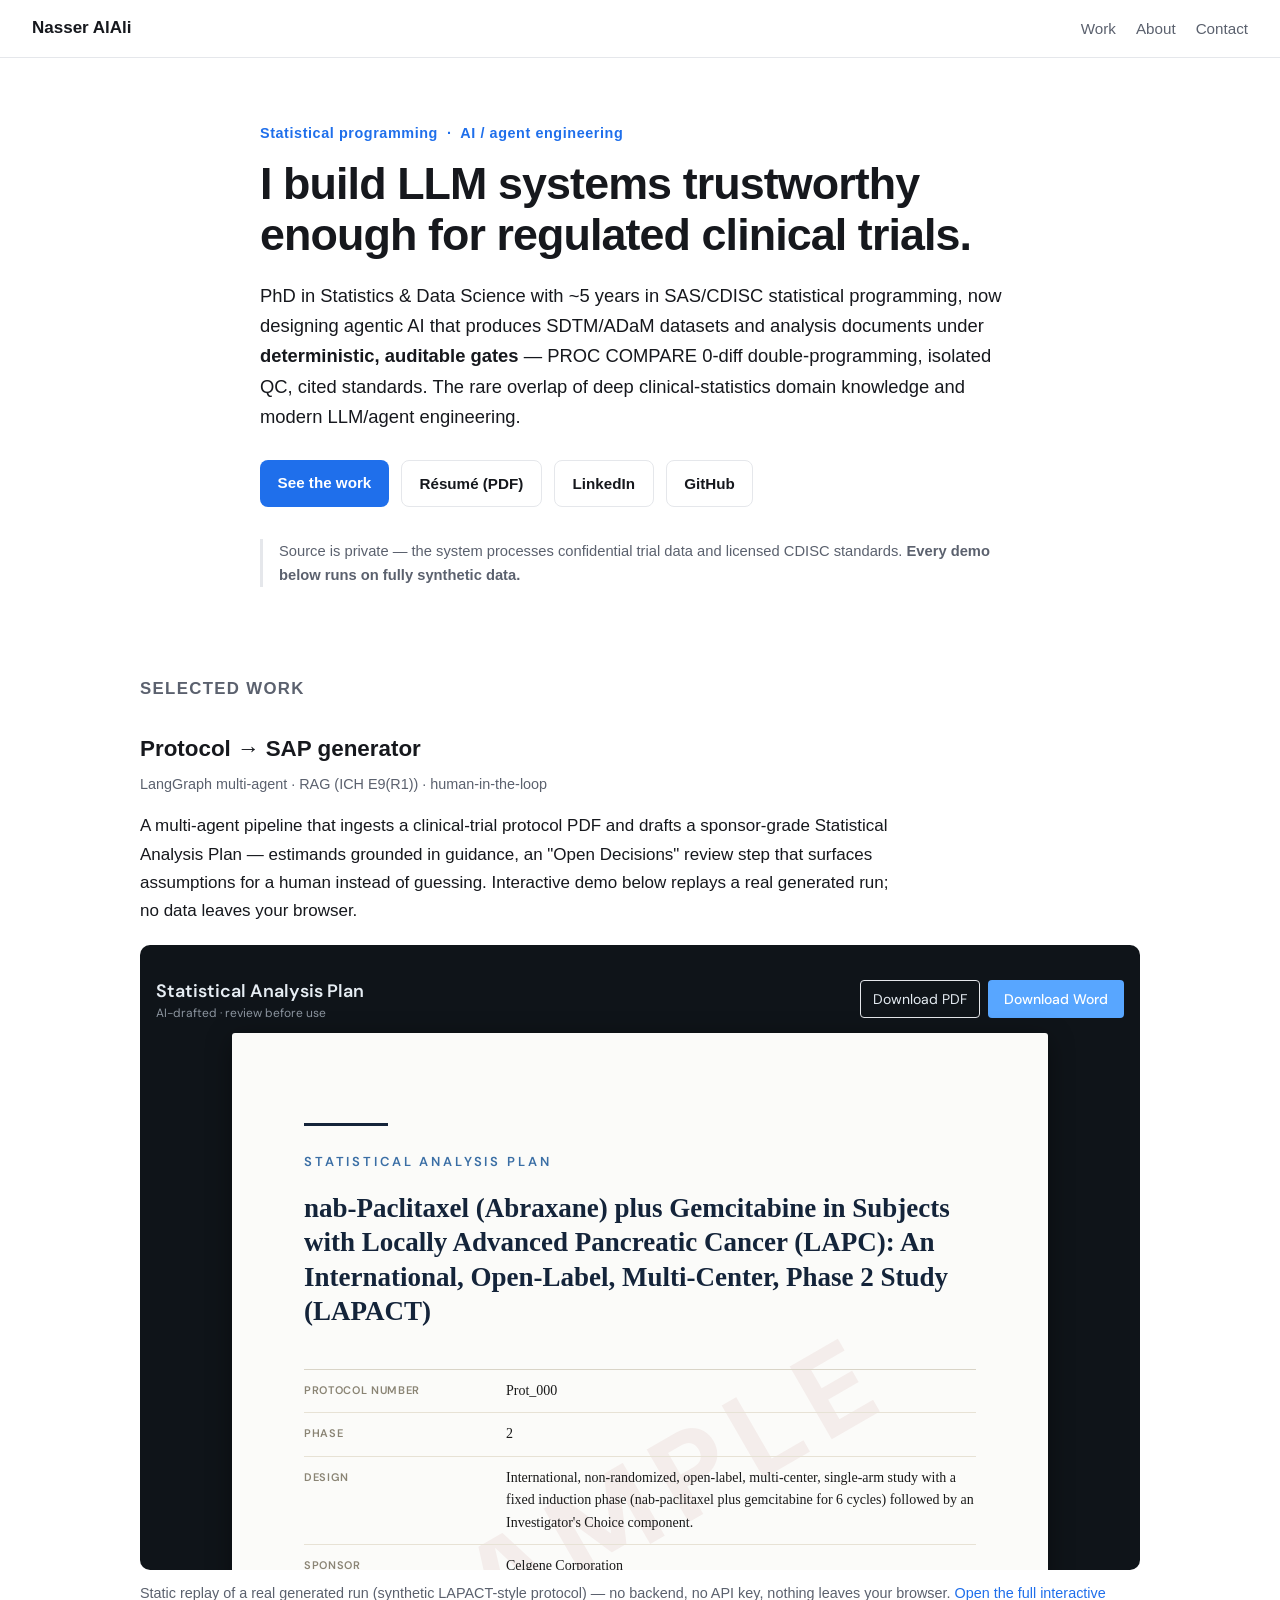
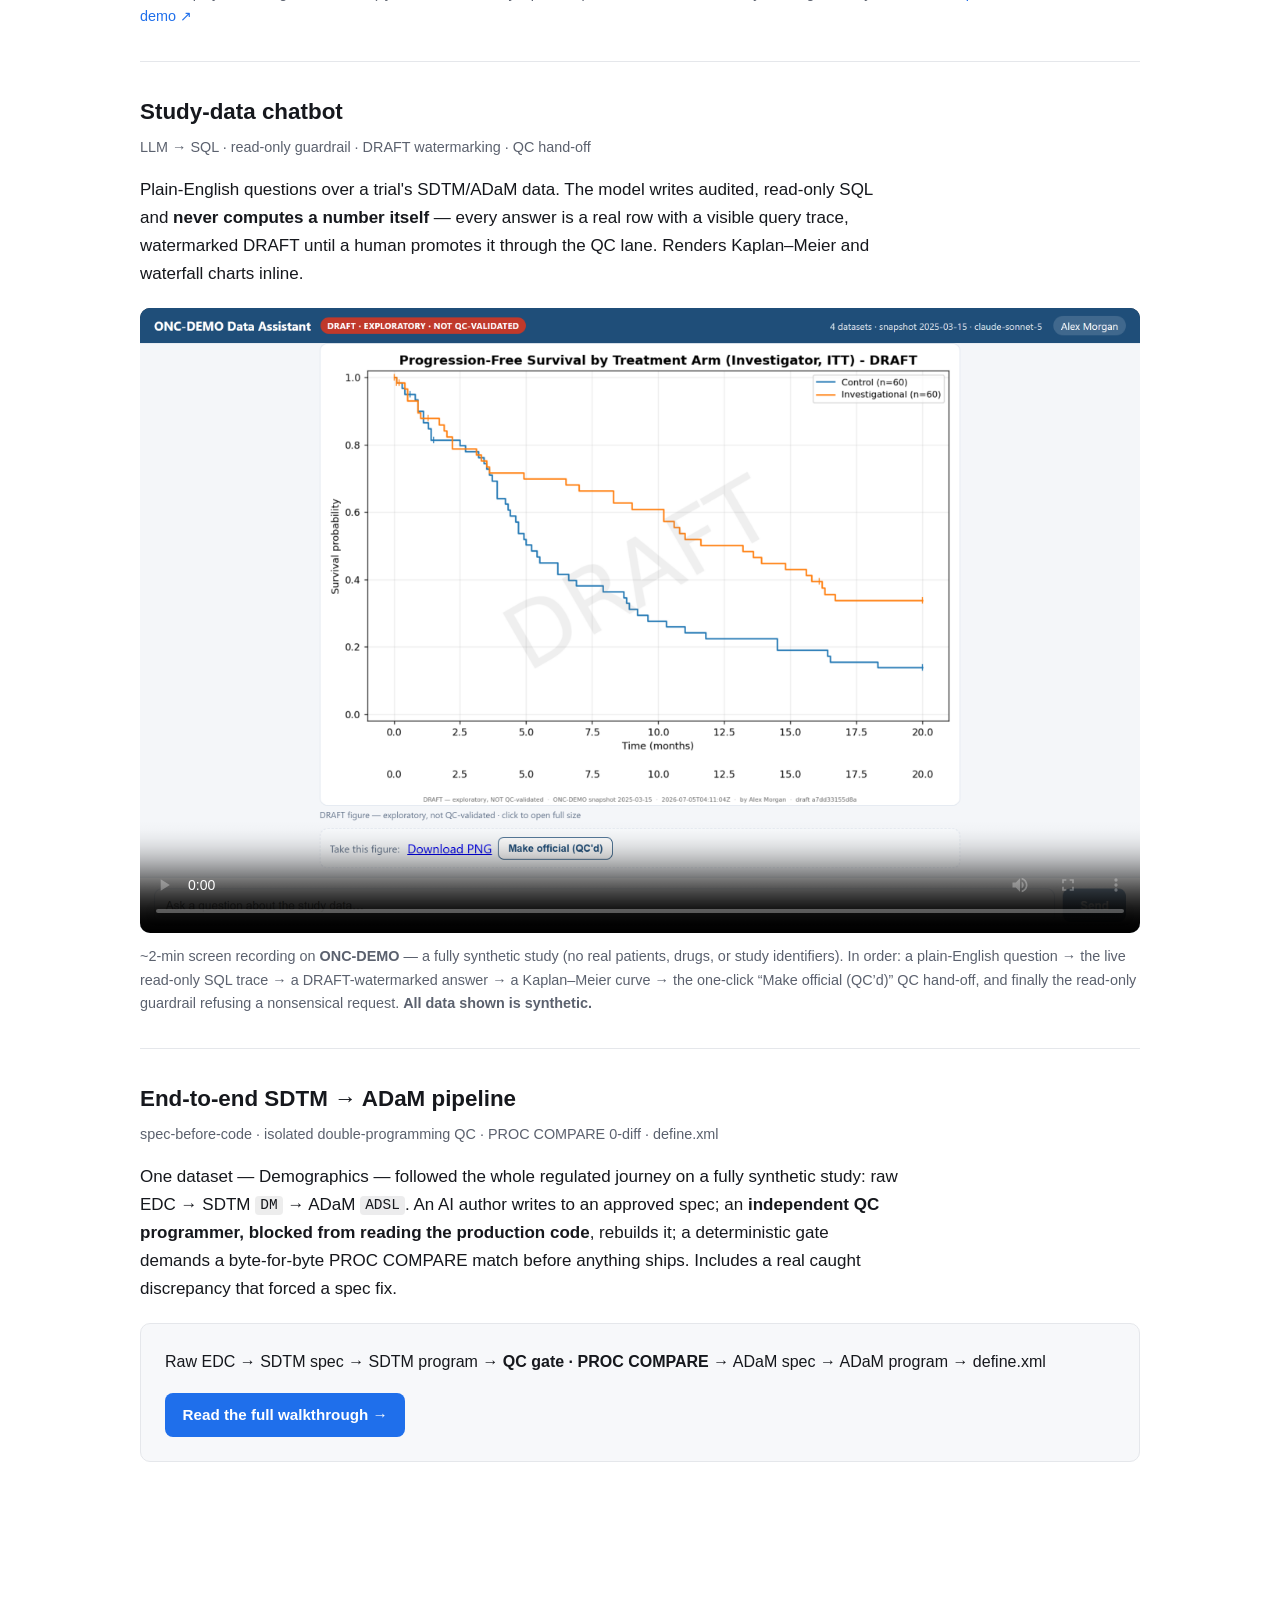
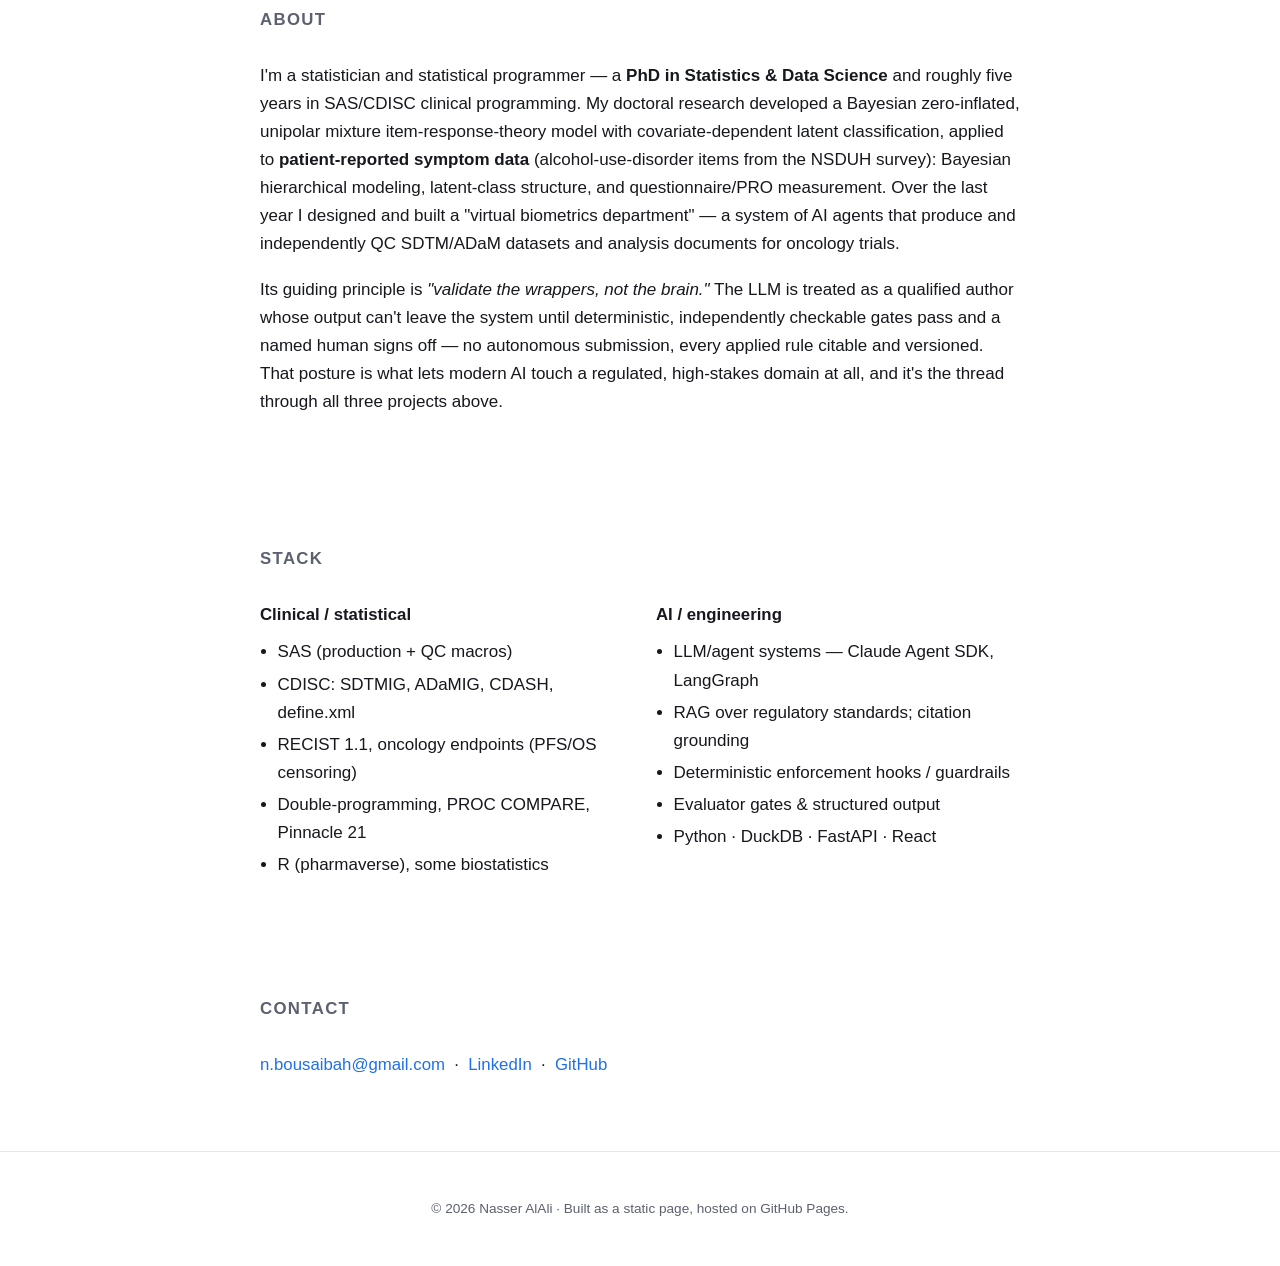
==== index.html @ 67a94364 "Portfolio site: SAP demo, chatbot walkthrough, SDTM->ADaM pipeline, resume" ====
<!doctype html>
<html lang="en">
<head>
  <meta charset="utf-8">
  <meta name="viewport" content="width=device-width, initial-scale=1">
  <title>Nasser AlAli — Statistics PhD + AI / Agent Engineer</title>
  <meta name="description" content="Statistics PhD and SAS/CDISC statistical programmer building governed, regulatory-grade LLM/agent systems for oncology clinical trials.">
  <link rel="stylesheet" href="style.css">
</head>
<body>
  <a class="skip" href="#work">Skip to work</a>

  <header class="site-header">
    <a class="brand" href="#top">Nasser AlAli</a>
    <nav aria-label="Primary">
      <a href="#work">Work</a>
      <a href="#about">About</a>
      <a href="#contact">Contact</a>
    </nav>
  </header>

  <main id="top">

    <!-- ===================== HERO ===================== -->
    <section class="hero">
      <p class="eyebrow">Statistical programming &nbsp;·&nbsp; AI / agent engineering</p>
      <h1>I build LLM systems trustworthy enough for regulated clinical trials.</h1>
      <p class="lede">
        PhD in Statistics &amp; Data Science with ~5 years in SAS/CDISC statistical programming,
        now designing agentic AI that produces SDTM/ADaM datasets and analysis documents under
        <strong>deterministic, auditable gates</strong> — PROC COMPARE 0-diff double-programming,
        isolated QC, cited standards. The rare overlap of deep clinical-statistics domain knowledge
        and modern LLM/agent engineering.
      </p>
      <div class="hero-links">
        <a class="btn" href="#work">See the work</a>
        <a class="btn ghost" href="assets/resume.pdf">Résumé (PDF)</a>
        <a class="btn ghost" href="https://www.linkedin.com/in/nasser-a-499b4194/" target="_blank" rel="noopener">LinkedIn</a>
        <a class="btn ghost" href="https://github.com/nealali" target="_blank" rel="noopener">GitHub</a>
      </div>
      <p class="disclaimer">
        Source is private — the system processes confidential trial data and licensed CDISC
        standards. <strong>Every demo below runs on fully synthetic data.</strong>
      </p>
    </section>

    <!-- ===================== WORK ===================== -->
    <section id="work" class="work">
      <h2 class="section-title">Selected work</h2>

      <!-- Piece 1 — SAP Generator -->
      <article class="piece">
        <div class="piece-head">
          <h3>Protocol → SAP generator</h3>
          <p class="tags">LangGraph multi-agent · RAG (ICH E9(R1)) · human-in-the-loop</p>
        </div>
        <p class="piece-blurb">
          A multi-agent pipeline that ingests a clinical-trial protocol PDF and drafts a
          sponsor-grade Statistical Analysis Plan — estimands grounded in guidance, an
          "Open Decisions" review step that surfaces assumptions for a human instead of
          guessing. Interactive demo below replays a real generated run; no data leaves your browser.
        </p>
        <!-- ponytail: iframe target is the copied static build; no backend at visitor time -->
        <div class="embed">
          <iframe src="sap-demo/?sample=prot000&amp;doc=1" title="SAP generator demo" loading="lazy"></iframe>
        </div>
        <p class="embed-caption">Static replay of a real generated run (synthetic LAPACT-style
        protocol) — no backend, no API key, nothing leaves your browser.
        <a href="sap-demo/" target="_blank" rel="noopener">Open the full interactive demo ↗</a></p>
      </article>

      <!-- Piece 2 — Study-data Chatbot -->
      <article class="piece">
        <div class="piece-head">
          <h3>Study-data chatbot</h3>
          <p class="tags">LLM → SQL · read-only guardrail · DRAFT watermarking · QC hand-off</p>
        </div>
        <p class="piece-blurb">
          Plain-English questions over a trial's SDTM/ADaM data. The model writes audited,
          read-only SQL and <strong>never computes a number itself</strong> — every answer is a real
          row with a visible query trace, watermarked DRAFT until a human promotes it through the
          QC lane. Renders Kaplan–Meier and waterfall charts inline.
        </p>
        <div class="embed">
          <video controls preload="metadata" poster="assets/shot-km.png"
                 width="1280" height="800" style="width:100%;height:auto;background:#0d2136;">
            <source src="assets/chatbot-walkthrough-final.mp4" type="video/mp4" />
            Your browser can’t play this video —
            <a href="assets/chatbot-walkthrough-final.mp4">download the walkthrough (MP4)</a>.
          </video>
        </div>
        <p class="embed-caption">~2-min screen recording on <strong>ONC-DEMO</strong> — a fully
        synthetic study (no real patients, drugs, or study identifiers). In order: a plain-English
        question → the live read-only SQL trace → a DRAFT-watermarked answer → a Kaplan–Meier curve
        → the one-click “Make official (QC’d)” QC hand-off, and finally the read-only guardrail
        refusing a nonsensical request. <strong>All data shown is synthetic.</strong></p>
      </article>

      <!-- Piece 3 — SDTM→ADaM pipeline walkthrough -->
      <article class="piece">
        <div class="piece-head">
          <h3>End-to-end SDTM → ADaM pipeline</h3>
          <p class="tags">spec-before-code · isolated double-programming QC · PROC COMPARE 0-diff · define.xml</p>
        </div>
        <p class="piece-blurb">
          One dataset — Demographics — followed the whole regulated journey on a fully synthetic
          study: raw EDC → SDTM <code>DM</code> → ADaM <code>ADSL</code>. An AI author writes to an
          approved spec; an <strong>independent QC programmer, blocked from reading the production
          code</strong>, rebuilds it; a deterministic gate demands a byte-for-byte PROC COMPARE match
          before anything ships. Includes a real caught discrepancy that forced a spec fix.
        </p>
        <div class="pipeline-teaser">
          <p class="pipeline-steps">
            Raw EDC → SDTM spec → SDTM program → <strong>QC gate · PROC COMPARE</strong> →
            ADaM spec → ADaM program → define.xml
          </p>
          <a class="btn" href="pipeline.html">Read the full walkthrough →</a>
        </div>
      </article>
    </section>

    <!-- ===================== ABOUT ===================== -->
    <section id="about" class="about">
      <h2 class="section-title">About</h2>
      <p>
        I'm a statistician and statistical programmer — a <strong>PhD in Statistics &amp; Data
        Science</strong> and roughly five years in SAS/CDISC clinical programming. My doctoral
        research developed a Bayesian zero-inflated, unipolar mixture item-response-theory model
        with covariate-dependent latent classification, applied to <strong>patient-reported symptom
        data</strong> (alcohol-use-disorder items from the NSDUH survey): Bayesian hierarchical
        modeling, latent-class structure, and questionnaire/PRO measurement. Over the last year I
        designed and built a "virtual biometrics department" — a system of AI agents that produce
        and independently QC SDTM/ADaM datasets and analysis documents for oncology trials.
      </p>
      <p>
        Its guiding principle is <em>"validate the wrappers, not the brain."</em> The LLM is treated
        as a qualified author whose output can't leave the system until deterministic, independently
        checkable gates pass and a named human signs off — no autonomous submission, every applied
        rule citable and versioned. That posture is what lets modern AI touch a regulated, high-stakes
        domain at all, and it's the thread through all three projects above.
      </p>
    </section>

    <!-- ===================== SKILLS ===================== -->
    <section id="skills" class="skills">
      <h2 class="section-title">Stack</h2>
      <div class="skill-grid">
        <div>
          <h3>Clinical / statistical</h3>
          <ul>
            <li>SAS (production + QC macros)</li>
            <li>CDISC: SDTMIG, ADaMIG, CDASH, define.xml</li>
            <li>RECIST 1.1, oncology endpoints (PFS/OS censoring)</li>
            <li>Double-programming, PROC COMPARE, Pinnacle 21</li>
            <li>R (pharmaverse), some biostatistics</li>
          </ul>
        </div>
        <div>
          <h3>AI / engineering</h3>
          <ul>
            <li>LLM/agent systems — Claude Agent SDK, LangGraph</li>
            <li>RAG over regulatory standards; citation grounding</li>
            <li>Deterministic enforcement hooks / guardrails</li>
            <li>Evaluator gates &amp; structured output</li>
            <li>Python · DuckDB · FastAPI · React</li>
          </ul>
        </div>
      </div>
    </section>

    <!-- ===================== CONTACT ===================== -->
    <section id="contact" class="contact">
      <h2 class="section-title">Contact</h2>
      <p>
        <a href="mailto:n.bousaibah@gmail.com">n.bousaibah@gmail.com</a>
        &nbsp;·&nbsp; <a href="https://www.linkedin.com/in/nasser-a-499b4194/" target="_blank" rel="noopener">LinkedIn</a>
        &nbsp;·&nbsp; <a href="https://github.com/nealali" target="_blank" rel="noopener">GitHub</a>
      </p>
      <!-- ponytail: mailto is enough to start; add a Formspree form only if you want spam-safe intake -->
    </section>

  </main>

  <footer class="site-footer">
    <p>© <span id="year">2026</span> Nasser AlAli · Built as a static page, hosted on GitHub Pages.</p>
  </footer>

  <script>
    // ponytail: the only JS the page needs — keep the year honest without hardcoding
    document.getElementById('year').textContent = new Date().getFullYear();
  </script>
</body>
</html>
---- style.css ----
/* Nasser AlAli — portfolio. One page, no framework, no build step. */

:root {
  --bg: #ffffff;
  --fg: #16181d;
  --muted: #5b616e;
  --line: #e5e7eb;
  --accent: #1f6feb;
  --card: #f7f8fa;
  --maxw: 760px;
  --maxw-wide: 1000px;
}

@media (prefers-color-scheme: dark) {
  :root {
    --bg: #0d1117;
    --fg: #e6edf3;
    --muted: #9aa4b2;
    --line: #232a33;
    --accent: #4a9eff;
    --card: #161b22;
  }
}

* { box-sizing: border-box; }

html { scroll-behavior: smooth; }

body {
  margin: 0;
  background: var(--bg);
  color: var(--fg);
  font: 17px/1.65 -apple-system, BlinkMacSystemFont, "Segoe UI", Roboto, Helvetica, Arial, sans-serif;
  -webkit-font-smoothing: antialiased;
}

/* Accessibility */
.skip {
  position: absolute;
  left: -999px;
}
.skip:focus {
  left: 1rem;
  top: 1rem;
  z-index: 10;
  background: var(--accent);
  color: #fff;
  padding: .5rem .8rem;
  border-radius: 6px;
}
a:focus-visible,
.btn:focus-visible {
  outline: 2px solid var(--accent);
  outline-offset: 2px;
}

a { color: var(--accent); text-decoration: none; }
a:hover { text-decoration: underline; }

/* Header */
.site-header {
  position: sticky;
  top: 0;
  z-index: 5;
  display: flex;
  justify-content: space-between;
  align-items: center;
  gap: 1rem;
  padding: .9rem clamp(1rem, 4vw, 2rem);
  background: color-mix(in srgb, var(--bg) 88%, transparent);
  backdrop-filter: blur(8px);
  border-bottom: 1px solid var(--line);
}
.brand { font-weight: 700; color: var(--fg); }
.site-header nav { display: flex; gap: 1.25rem; }
.site-header nav a { color: var(--muted); font-size: .95rem; }
.site-header nav a:hover { color: var(--fg); text-decoration: none; }

/* Layout */
main { padding: 0 clamp(1rem, 4vw, 2rem); }
section { max-width: var(--maxw); margin: 0 auto; padding: 3.5rem 0; }
section.work { max-width: var(--maxw-wide); }

.section-title {
  font-size: 1.05rem;
  text-transform: uppercase;
  letter-spacing: .08em;
  color: var(--muted);
  margin: 0 0 1.75rem;
}

/* Hero */
.hero { padding-top: 4rem; padding-bottom: 2rem; }
.eyebrow {
  color: var(--accent);
  font-weight: 600;
  font-size: .9rem;
  letter-spacing: .04em;
  margin: 0 0 .75rem;
}
.hero h1 {
  font-size: clamp(1.9rem, 5vw, 2.8rem);
  line-height: 1.15;
  letter-spacing: -.02em;
  margin: 0 0 1.25rem;
}
.lede { font-size: 1.15rem; color: var(--fg); margin: 0 0 1.75rem; }
.hero-links { display: flex; flex-wrap: wrap; gap: .75rem; margin-bottom: 2rem; }

.btn {
  display: inline-block;
  padding: .6rem 1.1rem;
  border-radius: 8px;
  background: var(--accent);
  color: #fff;
  font-weight: 600;
  font-size: .95rem;
}
.btn:hover { text-decoration: none; filter: brightness(1.07); }
.btn.ghost {
  background: transparent;
  color: var(--fg);
  border: 1px solid var(--line);
}

.disclaimer {
  font-size: .92rem;
  color: var(--muted);
  border-left: 3px solid var(--line);
  padding-left: 1rem;
  margin: 0;
}

/* Work / pieces */
.piece {
  padding: 2rem 0;
  border-top: 1px solid var(--line);
}
.piece:first-of-type { border-top: none; padding-top: 0; }
.piece-head h3 { font-size: 1.4rem; margin: 0 0 .3rem; }
.tags { color: var(--muted); font-size: .9rem; margin: 0 0 1rem; }
.piece-blurb { max-width: var(--maxw); margin: 0 0 1.25rem; }

/* Embeds + placeholders */
.embed { border-radius: 10px; overflow: hidden; }
.embed iframe,
.embed video { width: 100%; border: 0; display: block; }
.embed iframe { aspect-ratio: 16 / 10; min-height: 420px; }

.embed-caption { font-size: .9rem; color: var(--muted); margin: .75rem 0 0; }

.pipeline-teaser {
  border: 1px solid var(--line);
  border-radius: 10px;
  background: var(--card);
  padding: 1.5rem;
}
.pipeline-steps { margin: 0 0 1.1rem; font-size: 1rem; line-height: 1.7; color: var(--fg); }

.embed--placeholder {
  border: 2px dashed var(--line);
  background: var(--card);
  padding: 1.5rem;
  color: var(--muted);
}
.embed--placeholder strong { color: var(--fg); }
.embed--placeholder .hint { font-size: .88rem; margin: .5rem 0 0; }
code {
  font-family: ui-monospace, SFMono-Regular, Menlo, Consolas, monospace;
  font-size: .85em;
  background: color-mix(in srgb, var(--fg) 8%, transparent);
  padding: .1em .35em;
  border-radius: 4px;
}

/* About */
.about p { margin: 0 0 1.1rem; }
.todo { color: #b45309; font-weight: 600; }
@media (prefers-color-scheme: dark) { .todo { color: #f0b429; } }

/* Skills */
.skill-grid { display: grid; grid-template-columns: 1fr 1fr; gap: 2rem; }
.skill-grid h3 { font-size: 1.05rem; margin: 0 0 .6rem; }
.skill-grid ul { margin: 0; padding-left: 1.1rem; color: var(--fg); }
.skill-grid li { margin: .25rem 0; }
@media (max-width: 560px) { .skill-grid { grid-template-columns: 1fr; } }

/* Contact + footer */
.contact p { font-size: 1.05rem; }
.site-footer {
  border-top: 1px solid var(--line);
  color: var(--muted);
  font-size: .85rem;
  text-align: center;
  padding: 2rem 1rem;
}
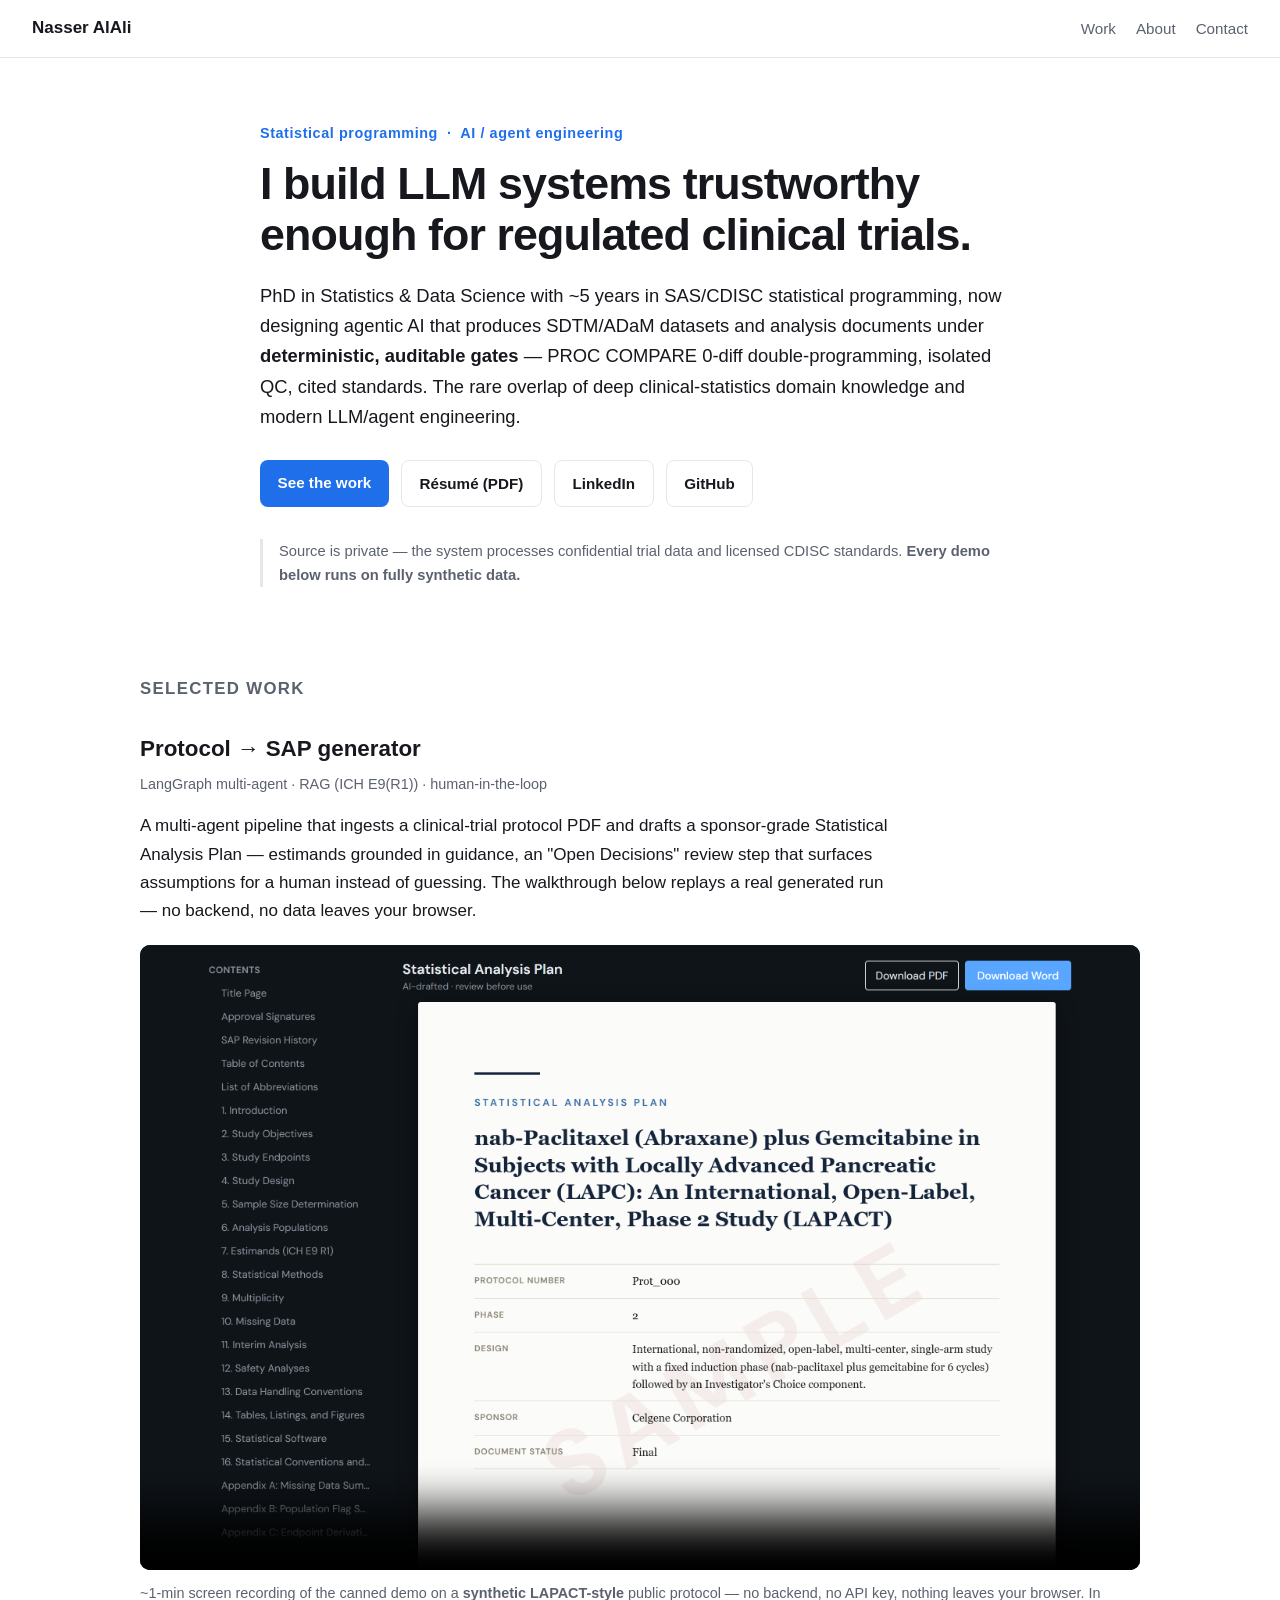
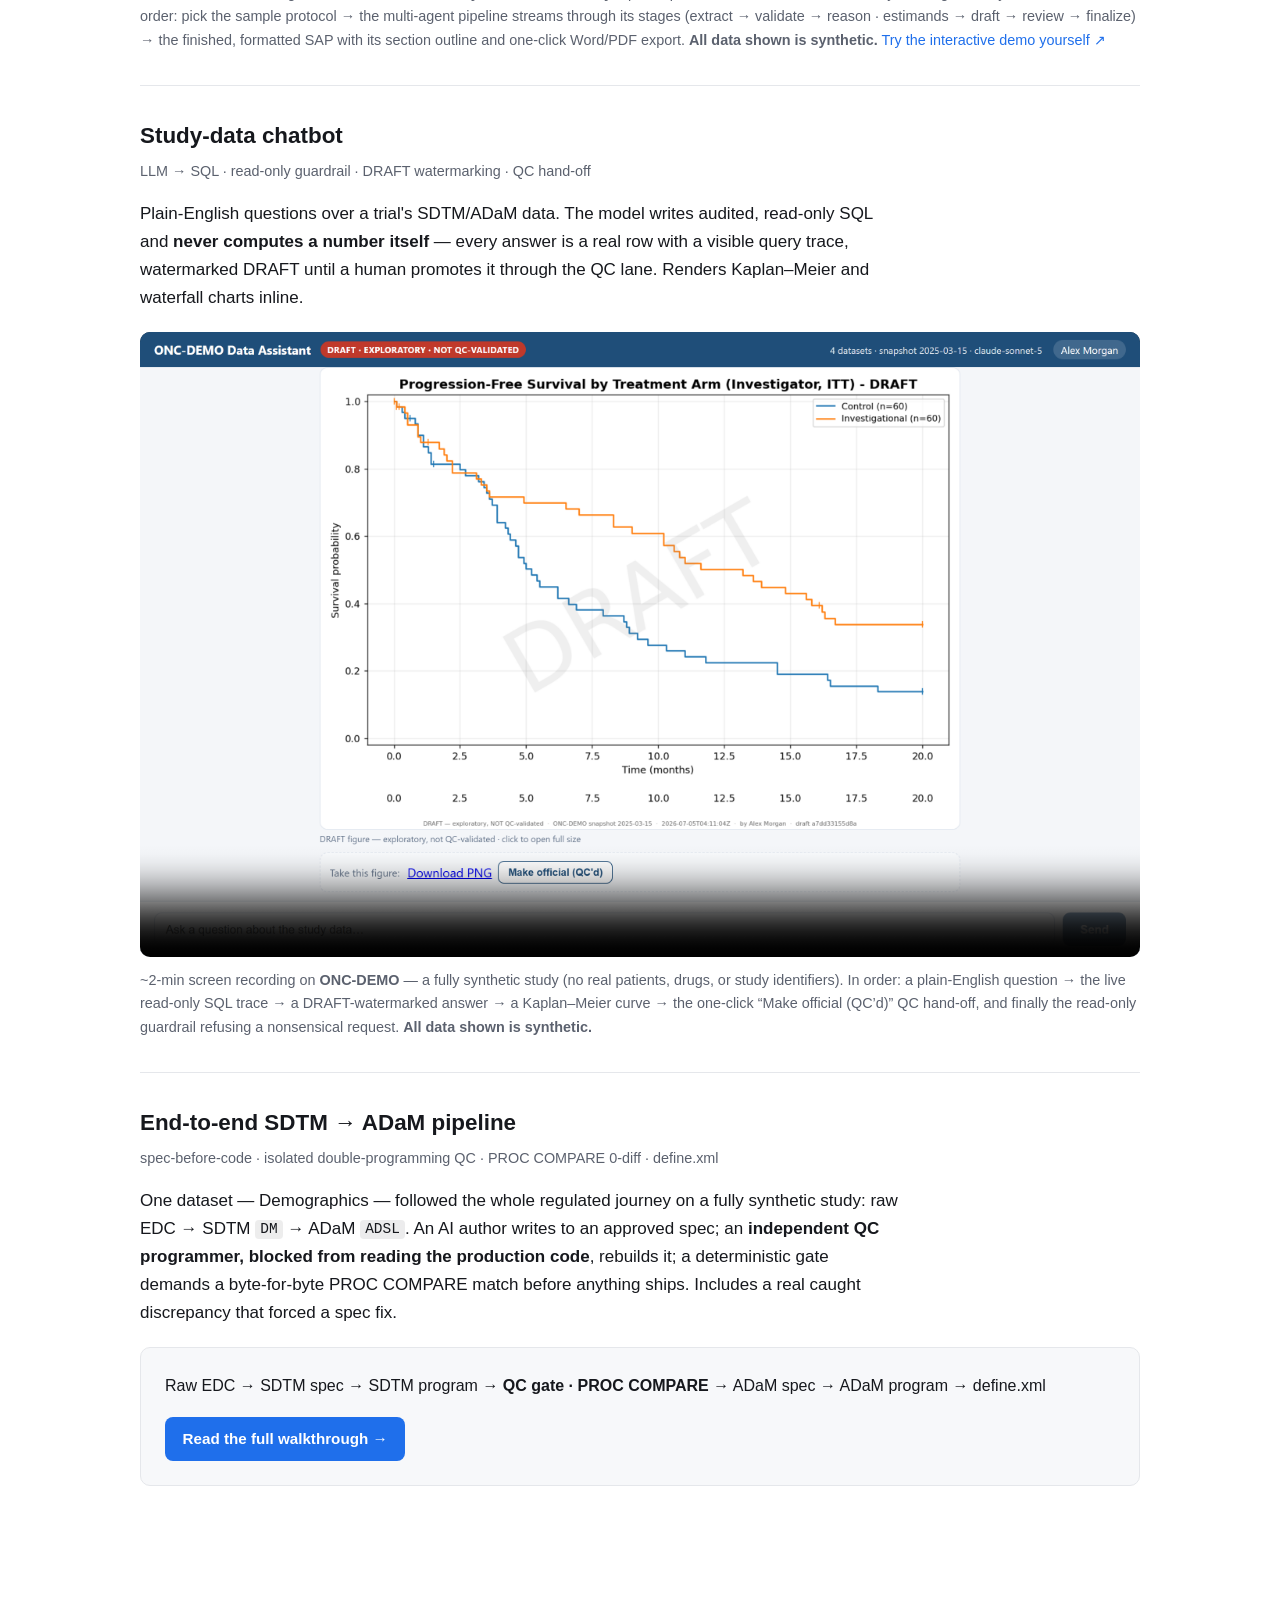
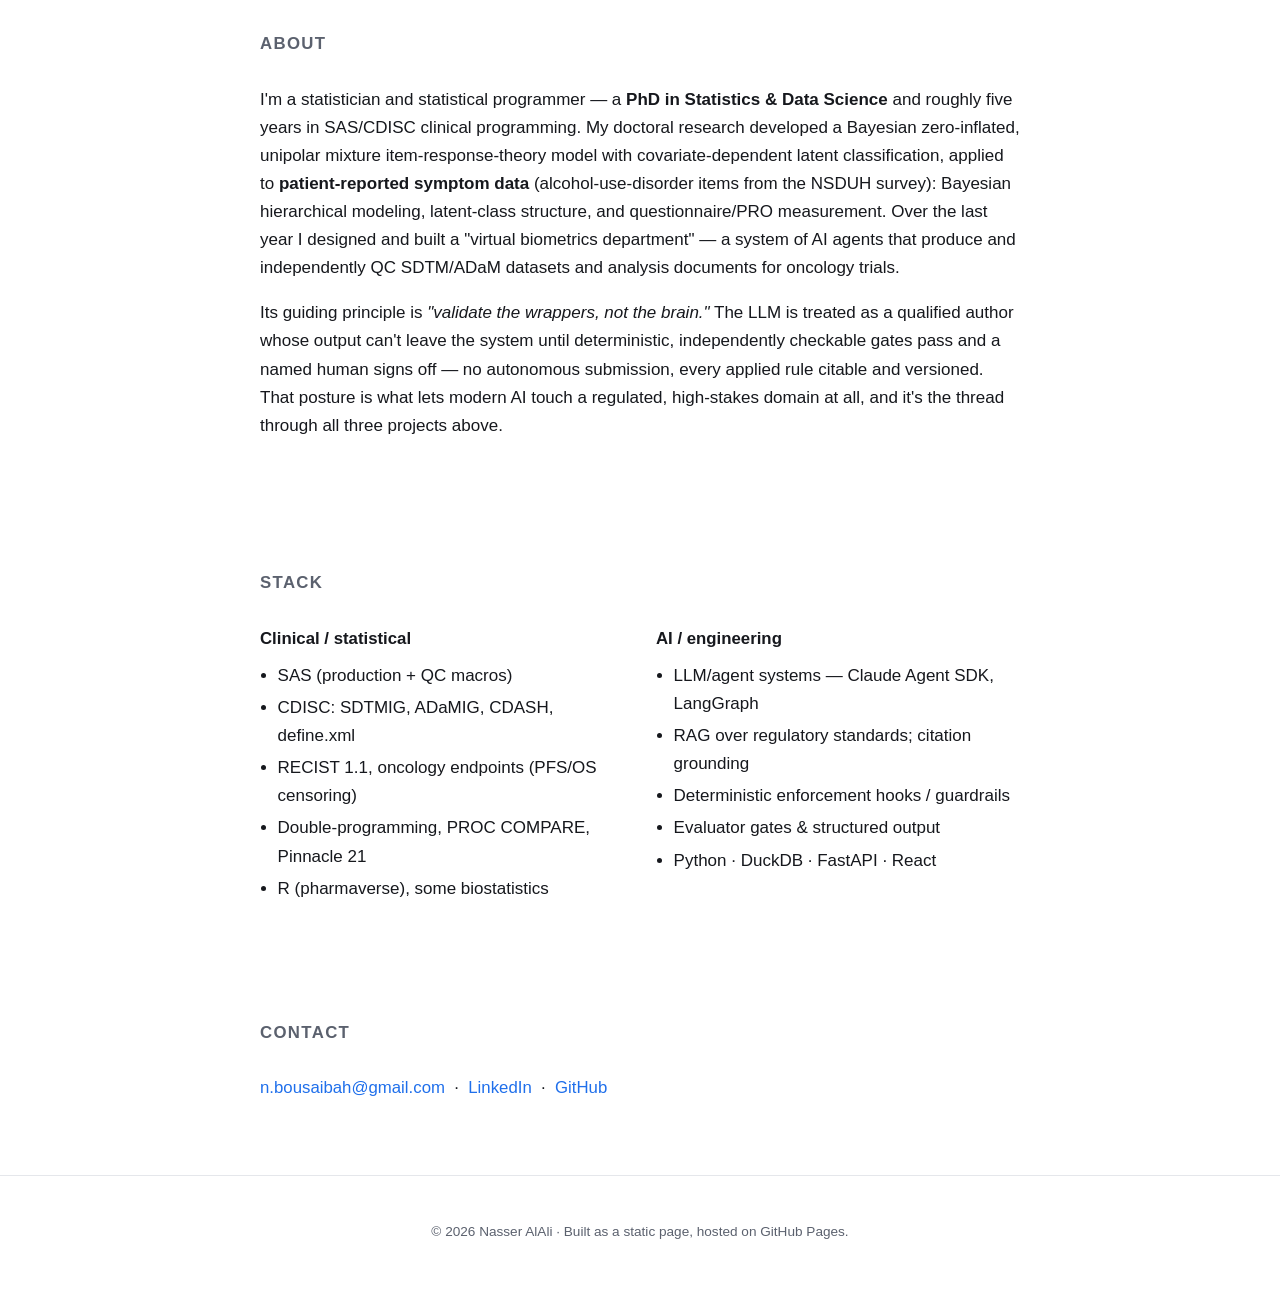
==== commit c43ad9be: "Portfolio: add SAP walkthrough video; transcode both demos to H.264 - Piece 1: replace the static if" ====
--- a/index.html
+++ b/index.html
@@ -58,15 +58,23 @@
           A multi-agent pipeline that ingests a clinical-trial protocol PDF and drafts a
           sponsor-grade Statistical Analysis Plan — estimands grounded in guidance, an
           "Open Decisions" review step that surfaces assumptions for a human instead of
-          guessing. Interactive demo below replays a real generated run; no data leaves your browser.
+          guessing. The walkthrough below replays a real generated run — no backend, no data leaves your browser.
         </p>
-        <!-- ponytail: iframe target is the copied static build; no backend at visitor time -->
         <div class="embed">
-          <iframe src="sap-demo/?sample=prot000&amp;doc=1" title="SAP generator demo" loading="lazy"></iframe>
-        </div>
-        <p class="embed-caption">Static replay of a real generated run (synthetic LAPACT-style
-        protocol) — no backend, no API key, nothing leaves your browser.
-        <a href="sap-demo/" target="_blank" rel="noopener">Open the full interactive demo ↗</a></p>
+          <video controls preload="metadata" poster="assets/shot-sap.png"
+                 width="1280" height="800" style="width:100%;height:auto;background:#0a0e14;">
+            <source src="assets/sap-walkthrough-final.mp4" type="video/mp4" />
+            Your browser can’t play this video —
+            <a href="assets/sap-walkthrough-final.mp4">download the walkthrough (MP4)</a>.
+          </video>
+        </div>
+        <p class="embed-caption">~1-min screen recording of the canned demo on a <strong>synthetic
+        LAPACT-style</strong> public protocol — no backend, no API key, nothing leaves your browser.
+        In order: pick the sample protocol → the multi-agent pipeline streams through its stages
+        (extract → validate → reason · estimands → draft → review → finalize) → the finished,
+        formatted SAP with its section outline and one-click Word/PDF export.
+        <strong>All data shown is synthetic.</strong>
+        <a href="sap-demo/" target="_blank" rel="noopener">Try the interactive demo yourself ↗</a></p>
       </article>
 
       <!-- Piece 2 — Study-data Chatbot -->
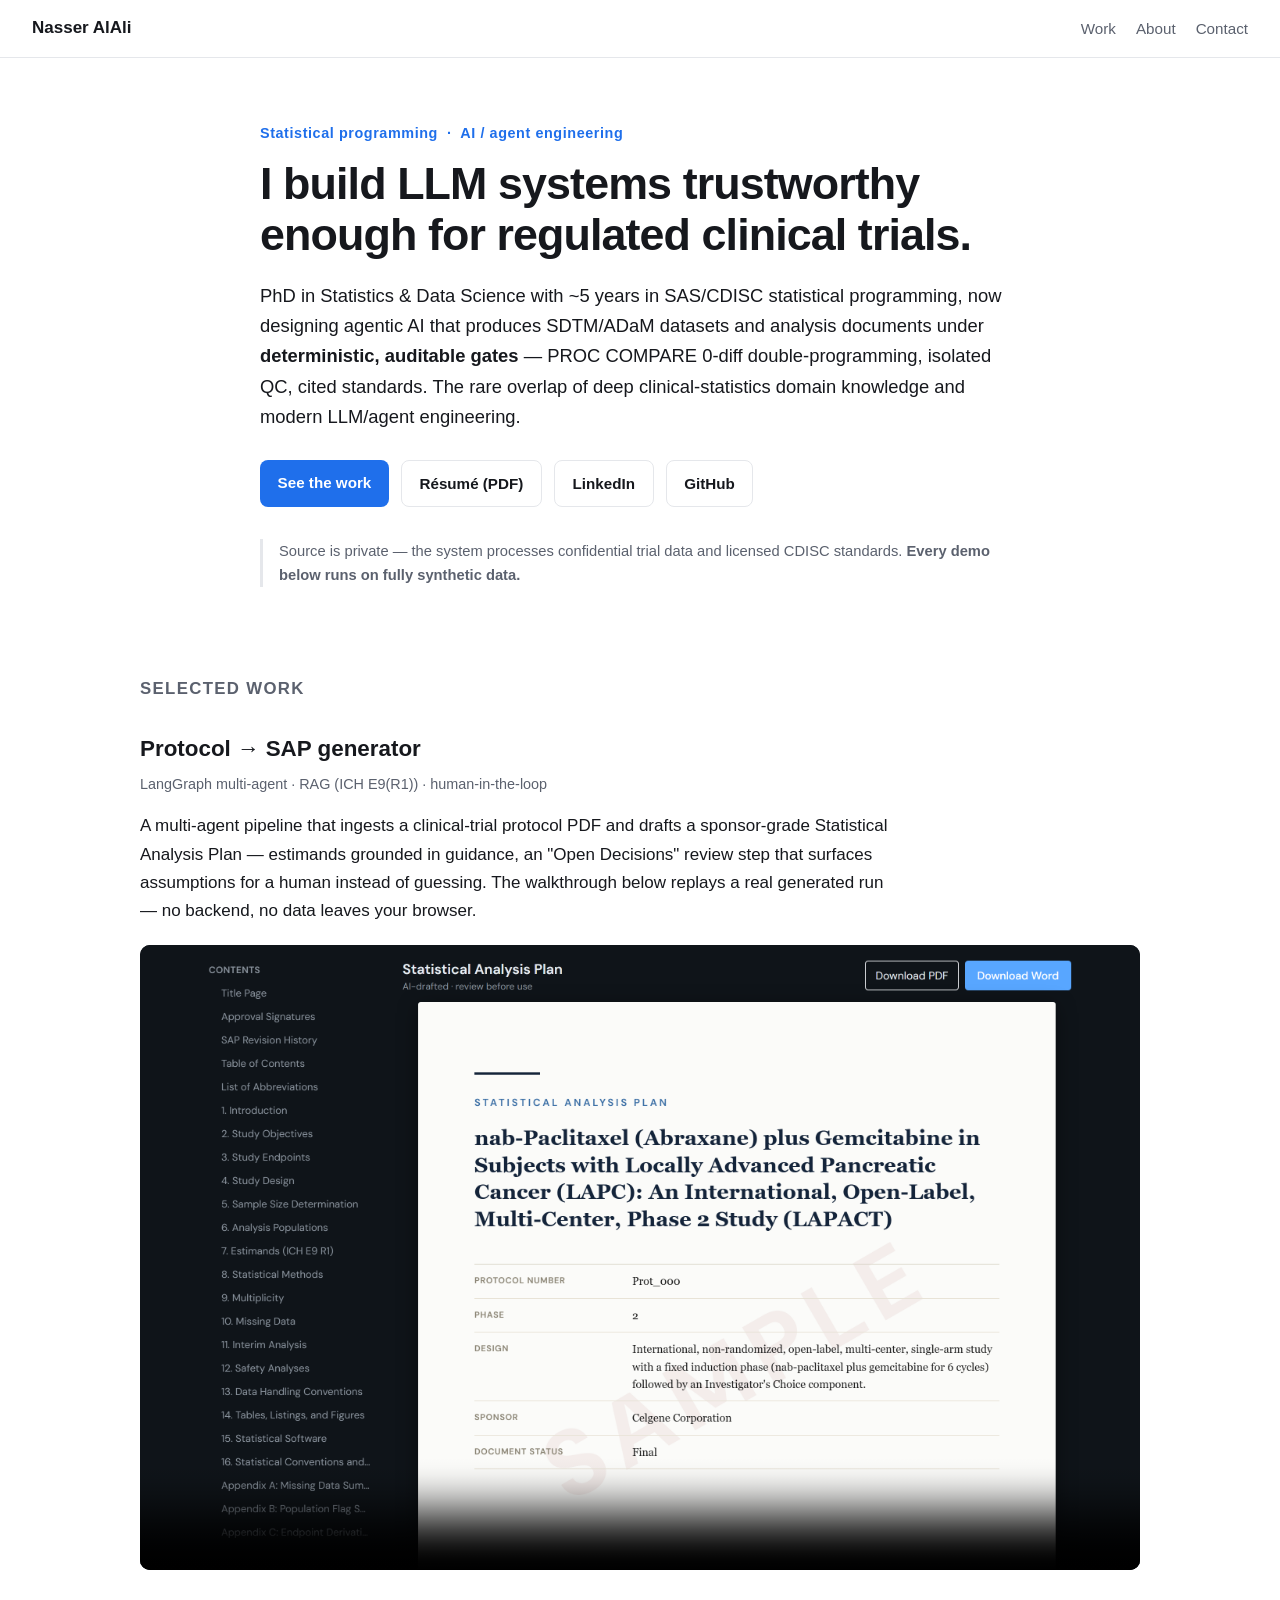
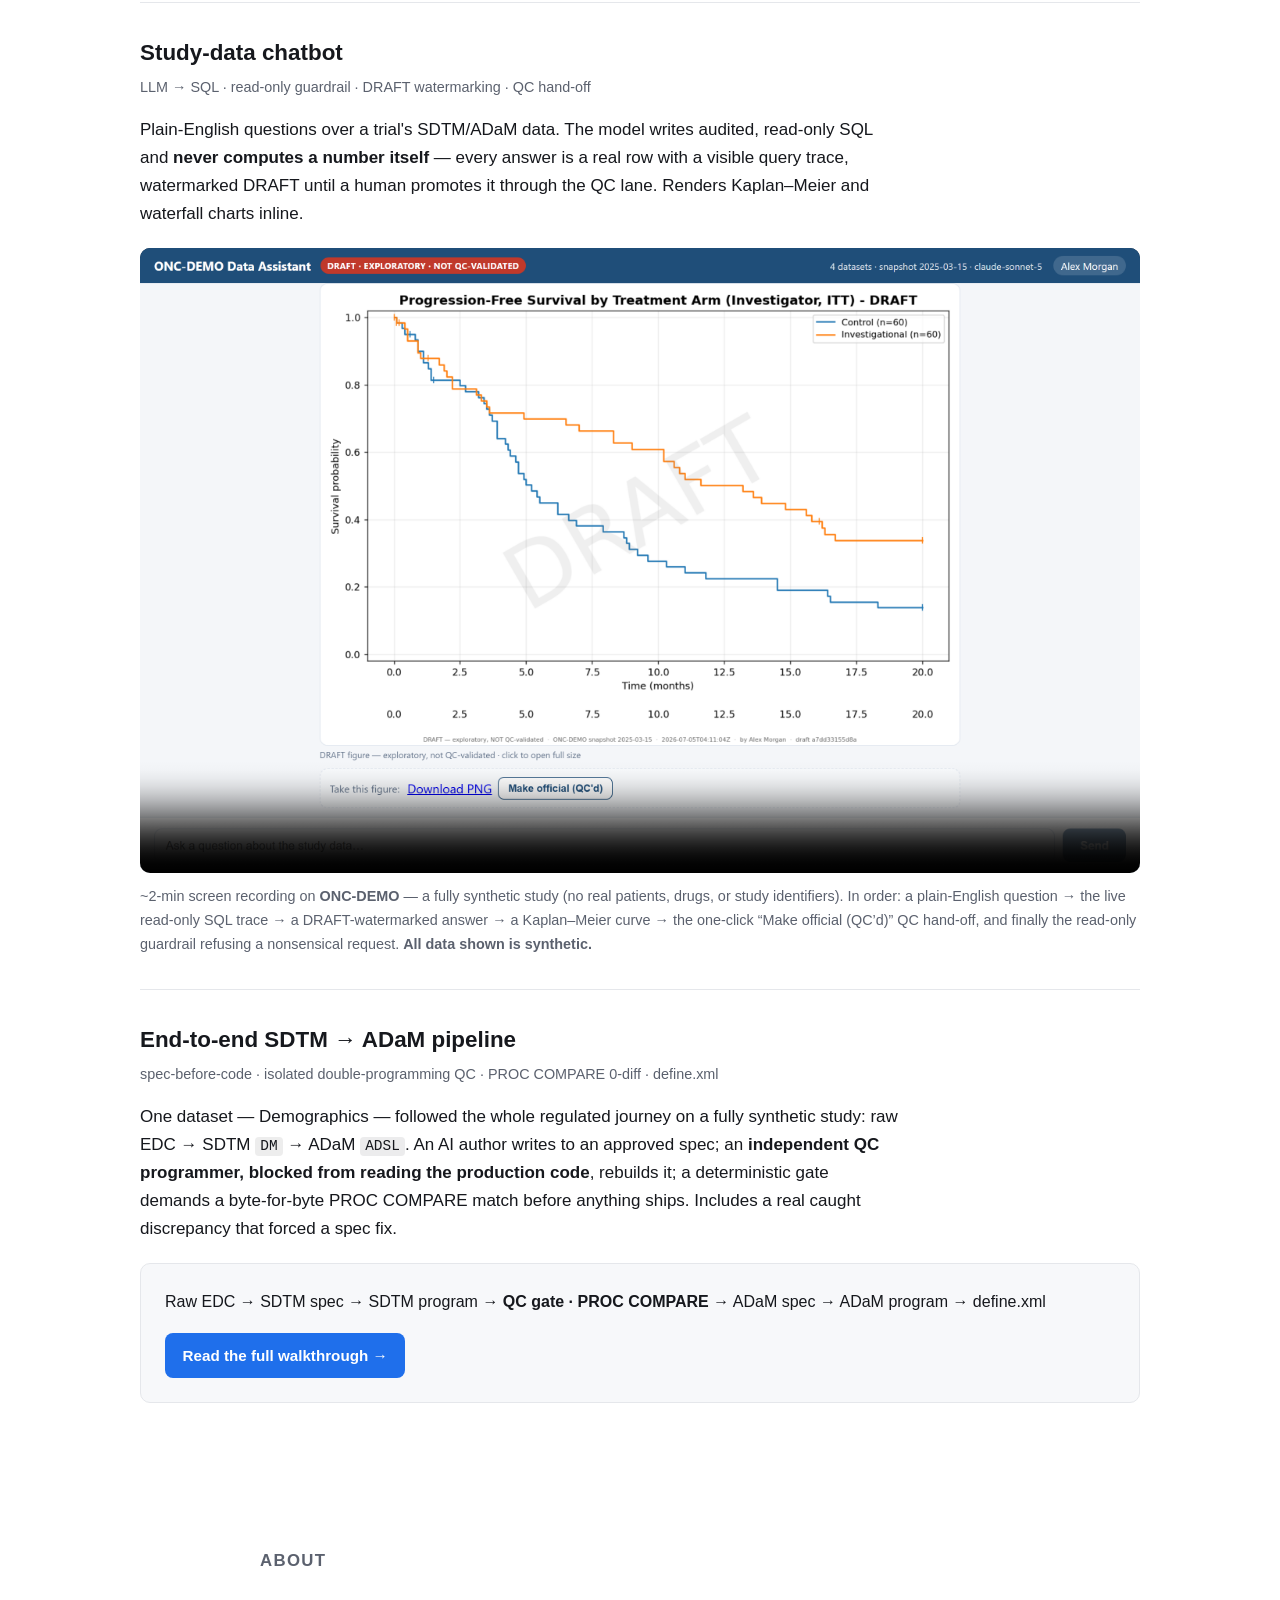
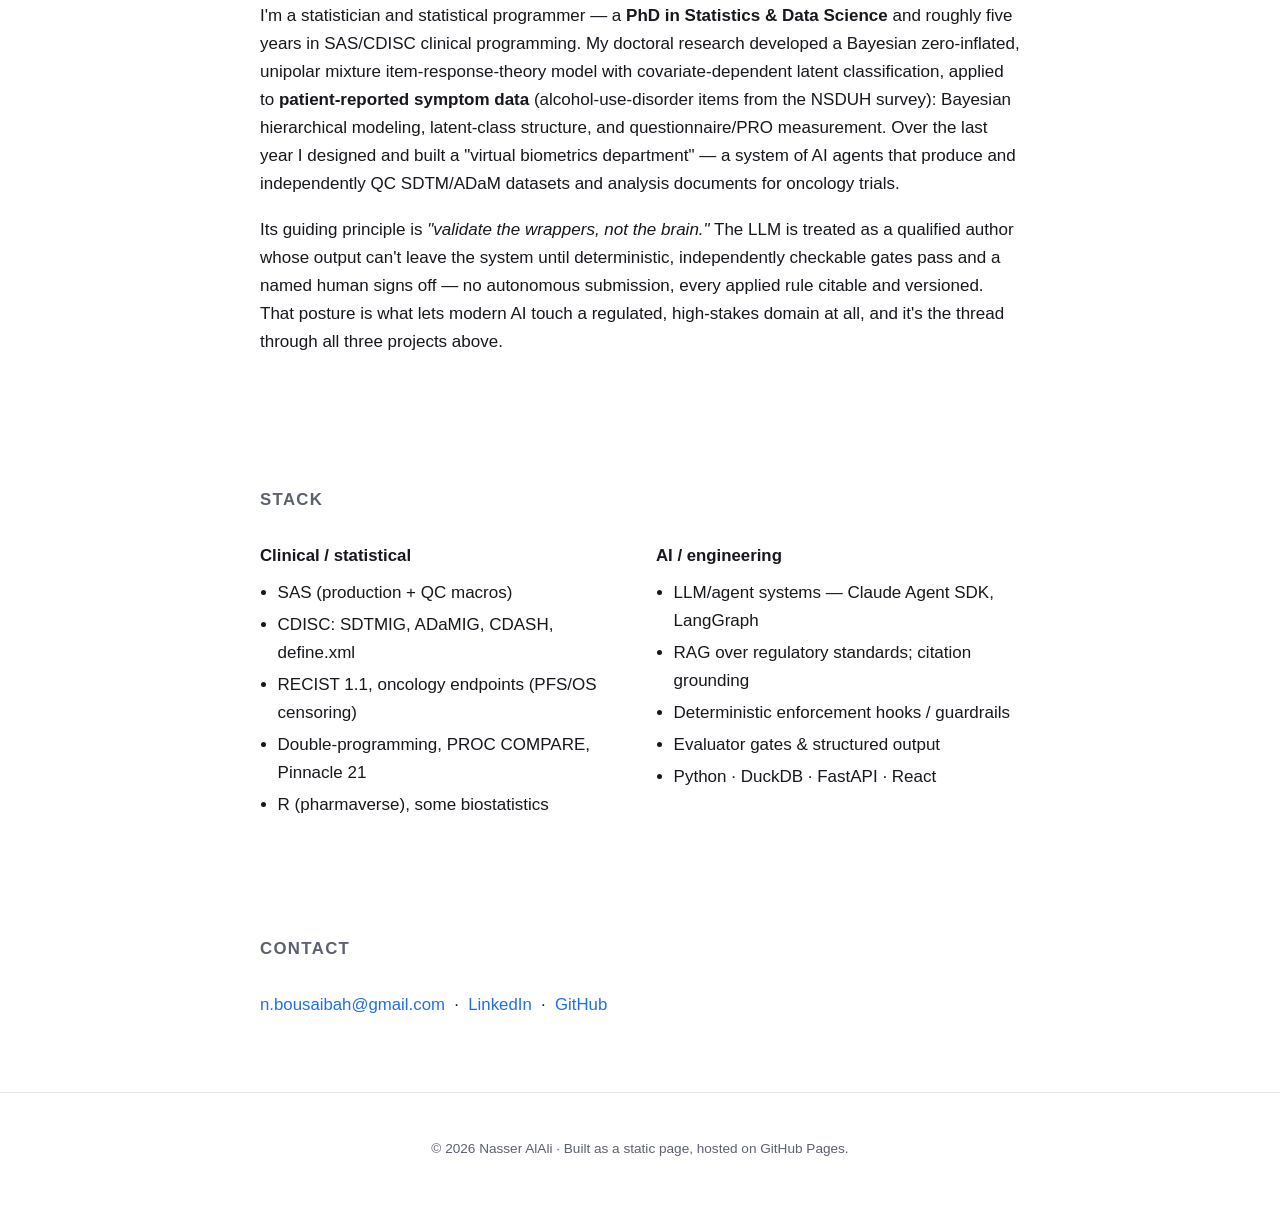
==== commit 534e62ea: "Portfolio: remove SAP caption; take down interactive canned demo Pull the interactive sap-demo/ (can" ====
--- a/index.html
+++ b/index.html
@@ -68,13 +68,6 @@
             <a href="assets/sap-walkthrough-final.mp4">download the walkthrough (MP4)</a>.
           </video>
         </div>
-        <p class="embed-caption">~1-min screen recording of the canned demo on a <strong>synthetic
-        LAPACT-style</strong> public protocol — no backend, no API key, nothing leaves your browser.
-        In order: pick the sample protocol → the multi-agent pipeline streams through its stages
-        (extract → validate → reason · estimands → draft → review → finalize) → the finished,
-        formatted SAP with its section outline and one-click Word/PDF export.
-        <strong>All data shown is synthetic.</strong>
-        <a href="sap-demo/" target="_blank" rel="noopener">Try the interactive demo yourself ↗</a></p>
       </article>
 
       <!-- Piece 2 — Study-data Chatbot -->
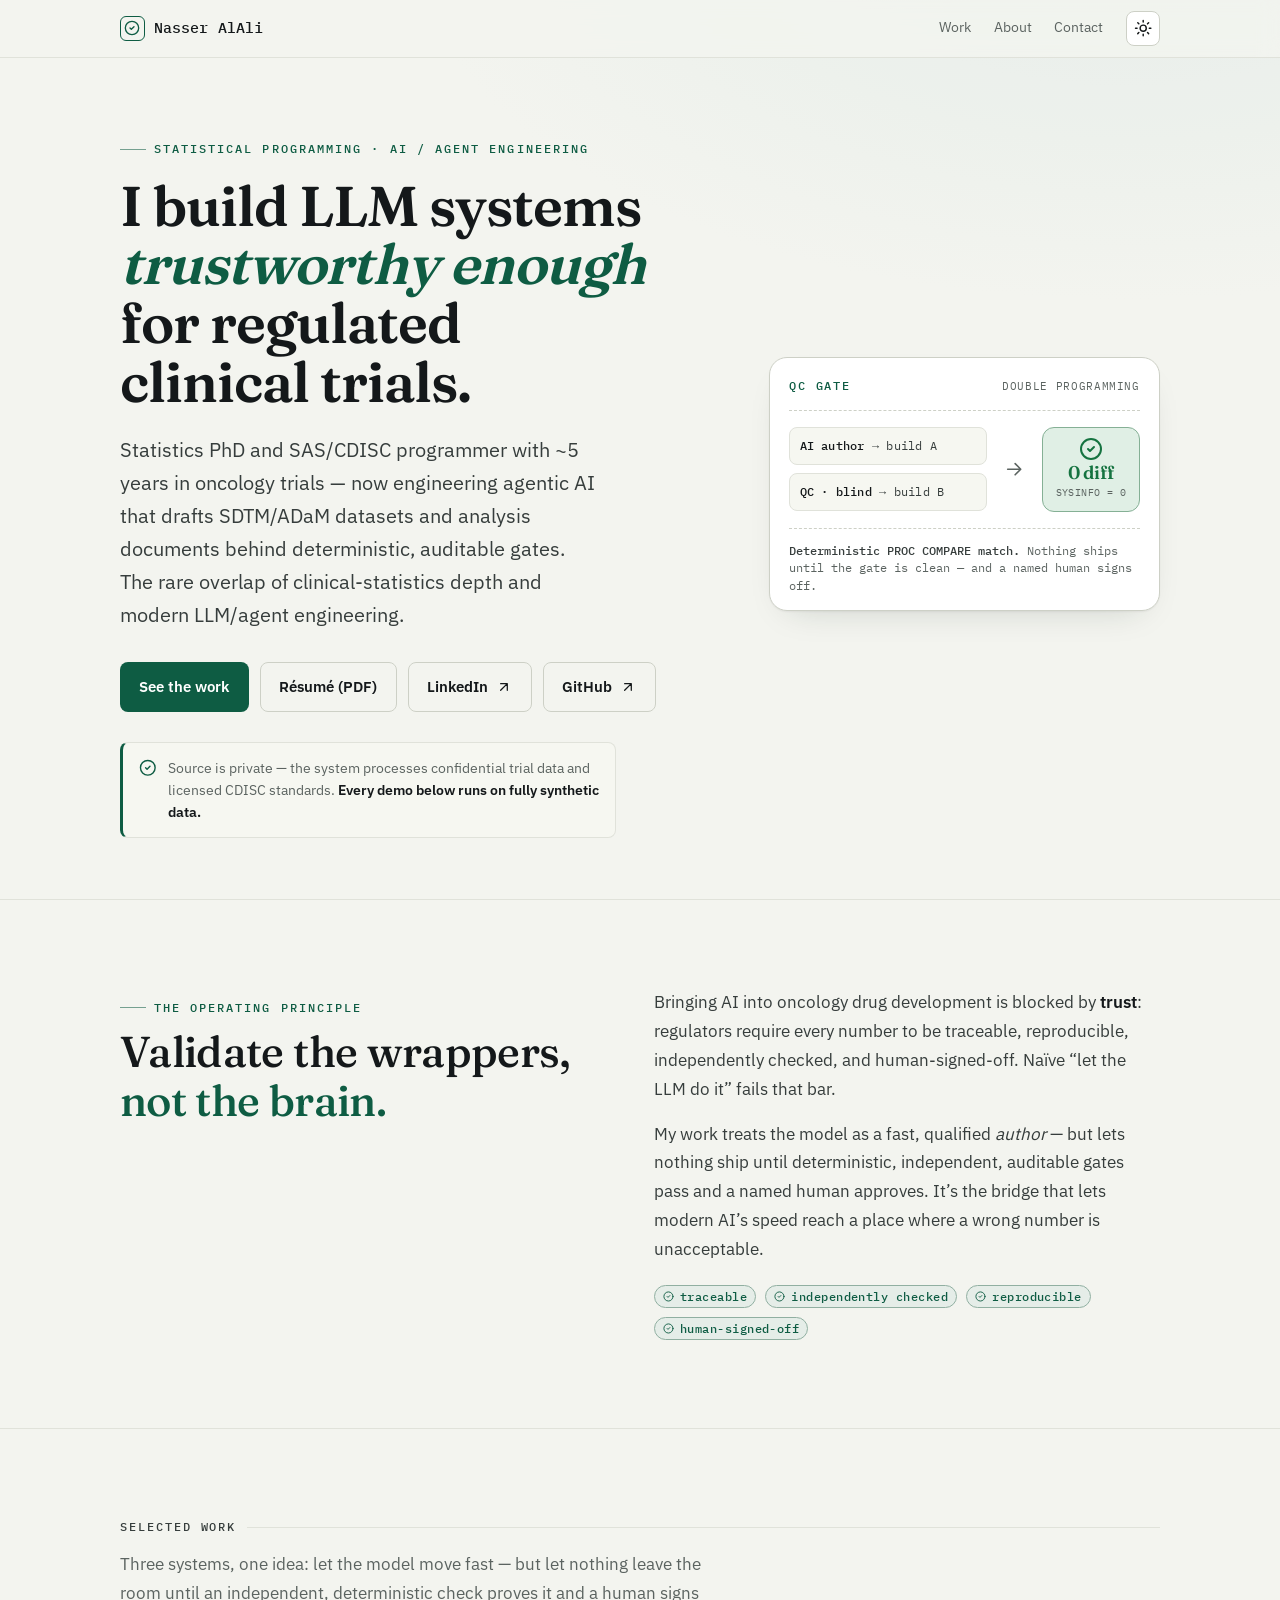
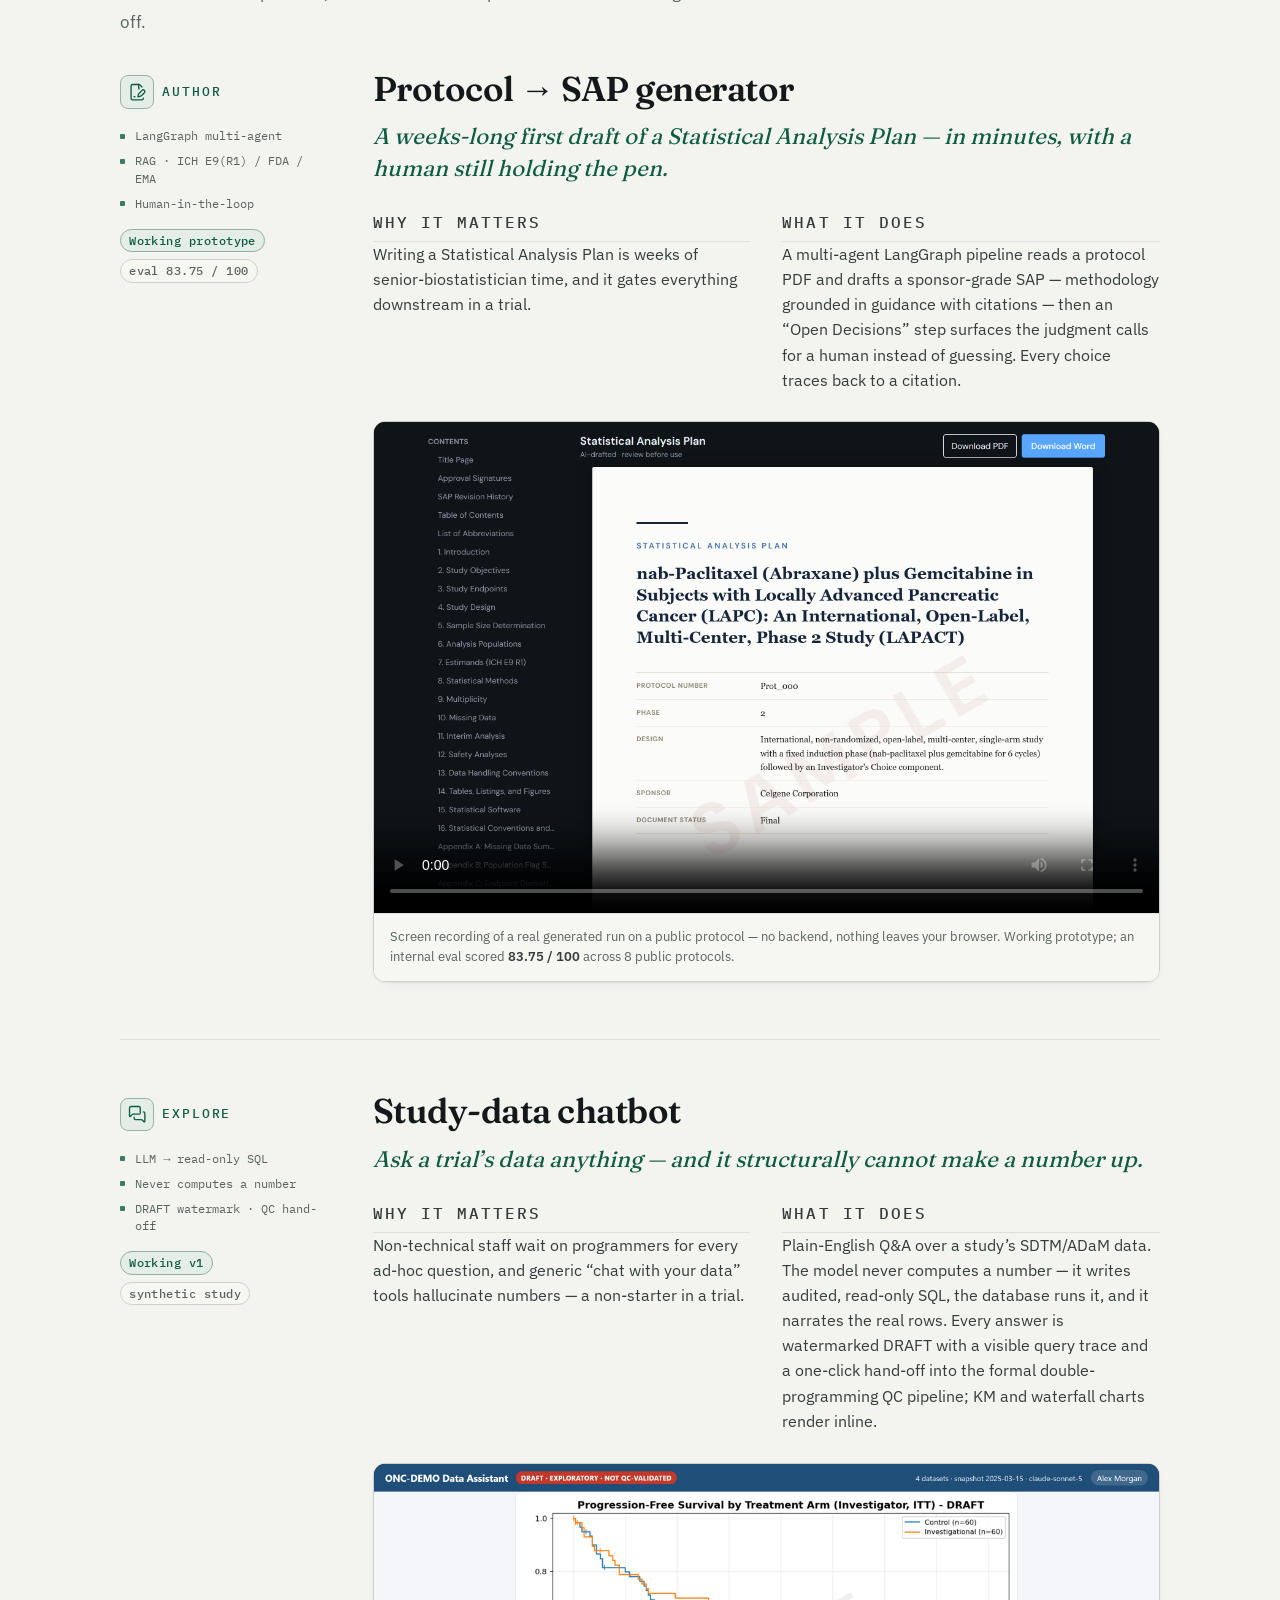
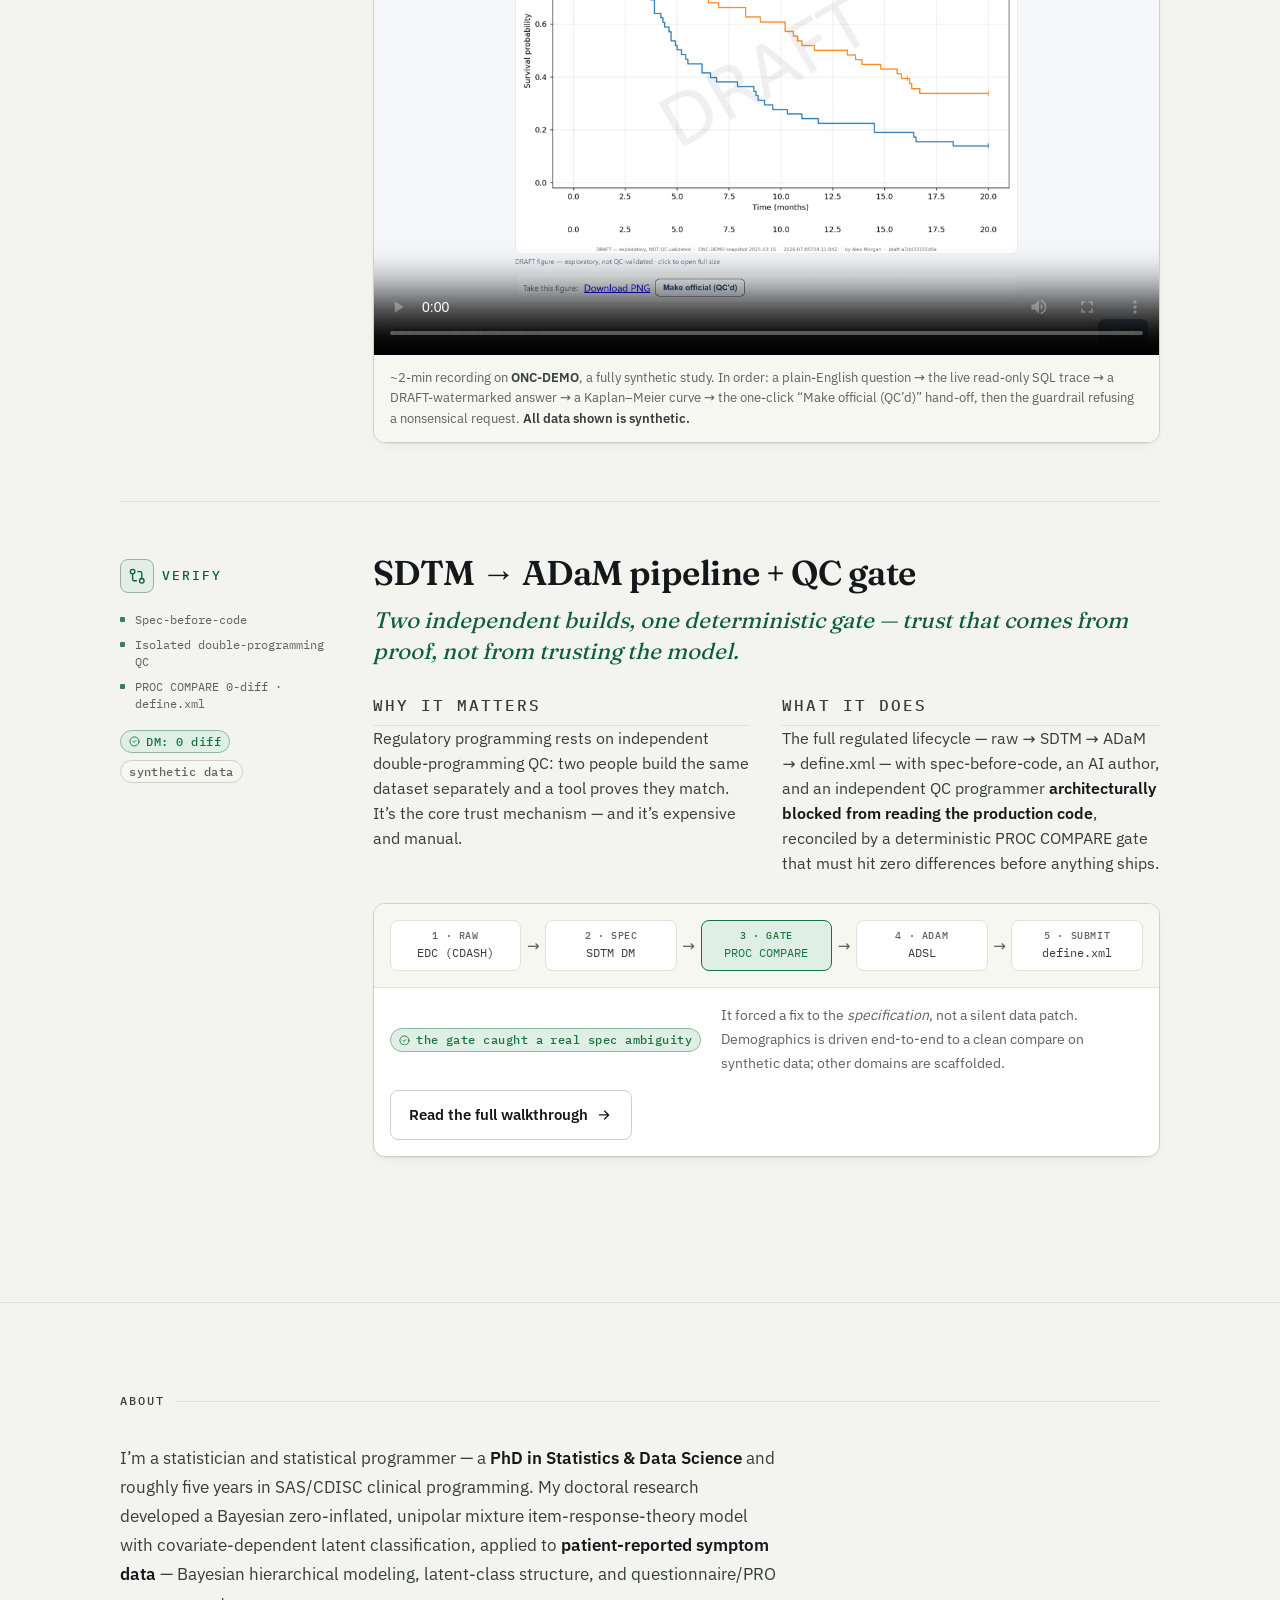
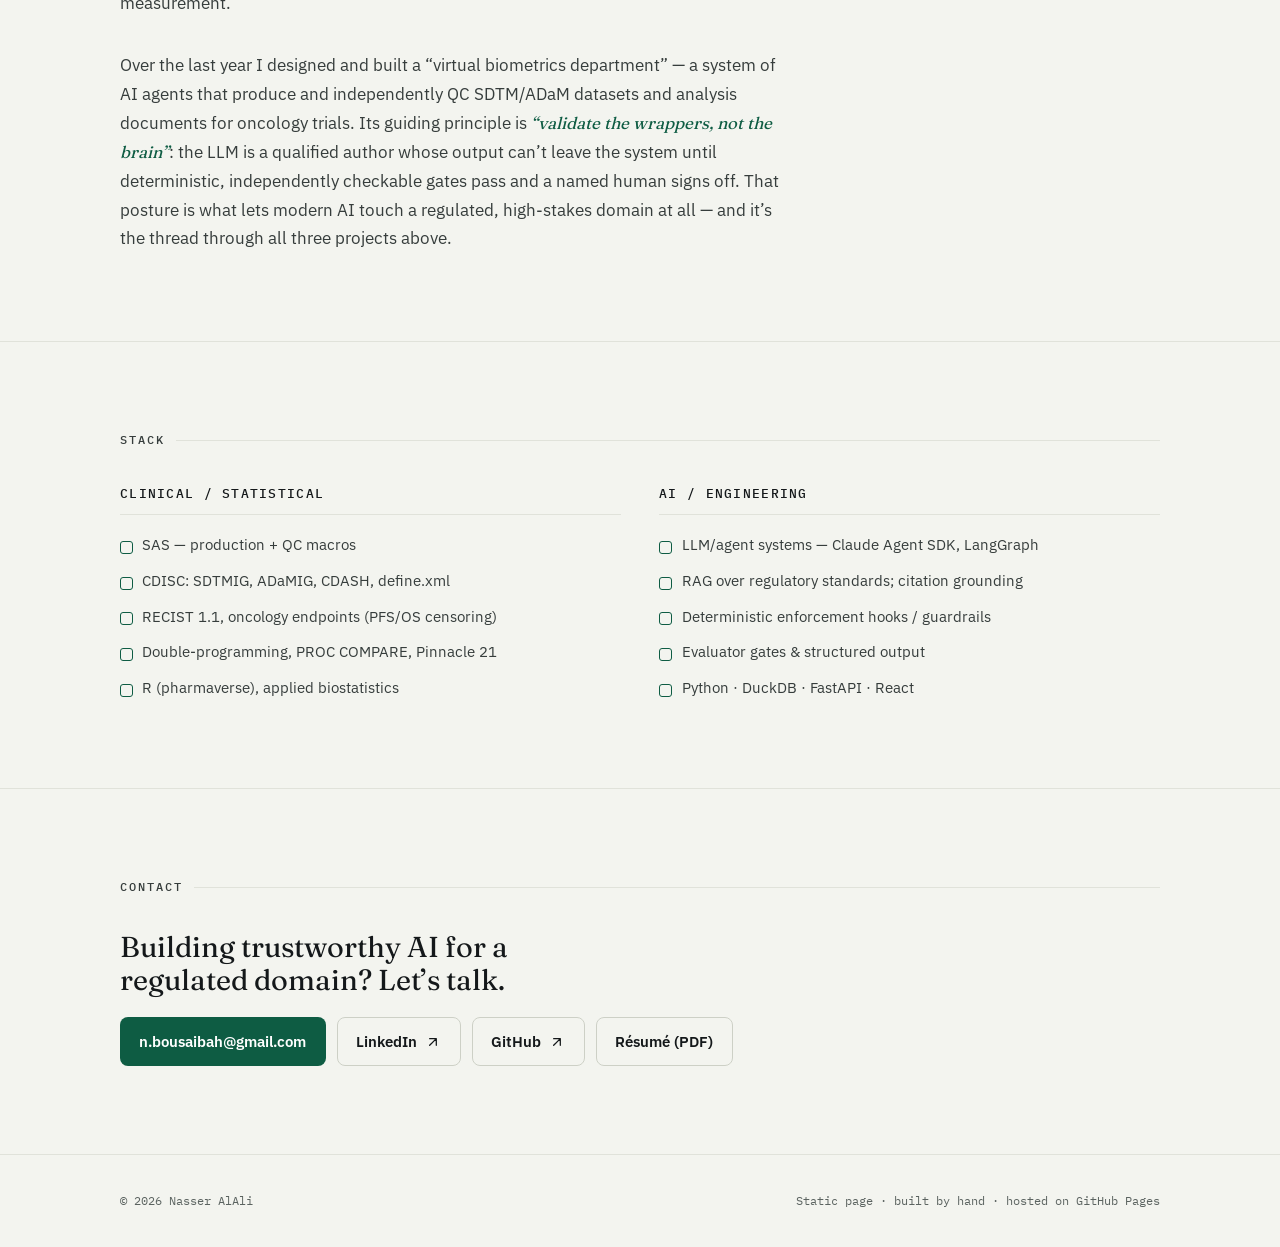
==== commit 3466359c: "Portfolio: "Clean Gate" redesign — visual system + project storytelling Content + visual-design pass" ====
--- a/index.html
+++ b/index.html
@@ -3,192 +3,395 @@
 <head>
   <meta charset="utf-8">
   <meta name="viewport" content="width=device-width, initial-scale=1">
-  <title>Nasser AlAli — Statistics PhD + AI / Agent Engineer</title>
-  <meta name="description" content="Statistics PhD and SAS/CDISC statistical programmer building governed, regulatory-grade LLM/agent systems for oncology clinical trials.">
+
+  <!-- resolve theme before first paint to avoid a flash -->
+  <script>
+    (function () {
+      try {
+        var t = localStorage.getItem('theme');
+        if (t !== 'light' && t !== 'dark') {
+          t = matchMedia('(prefers-color-scheme: dark)').matches ? 'dark' : 'light';
+        }
+        document.documentElement.setAttribute('data-theme', t);
+      } catch (e) {}
+    })();
+  </script>
+
+  <title>Nasser AlAli — Statistician + AI / agent engineer for clinical trials</title>
+  <meta name="description" content="Statistics PhD and SAS/CDISC programmer building governed, regulatory-grade LLM/agent systems for oncology trials — where the trust comes from independent, deterministic gates, not from trusting the model.">
+  <link rel="canonical" href="https://nealali.github.io/">
+  <meta name="theme-color" content="#f3f4ef" media="(prefers-color-scheme: light)">
+  <meta name="theme-color" content="#0b110f" media="(prefers-color-scheme: dark)">
+
+  <meta property="og:type" content="website">
+  <meta property="og:title" content="Nasser AlAli — Statistician + AI / agent engineer for clinical trials">
+  <meta property="og:description" content="Governed, regulatory-grade LLM/agent systems for oncology trials: validate the wrappers, not the brain.">
+  <meta name="twitter:card" content="summary">
+
+  <link rel="icon" href="data:image/svg+xml,%3Csvg xmlns='http://www.w3.org/2000/svg' viewBox='0 0 24 24'%3E%3Crect width='24' height='24' rx='5' fill='%230e5c43'/%3E%3Cpath d='M6.5 12.5l3.2 3.2L17.5 8' fill='none' stroke='white' stroke-width='2.2' stroke-linecap='round' stroke-linejoin='round'/%3E%3C/svg%3E">
+
+  <link rel="preload" href="assets/fonts/ibm-plex-sans-latin-400-normal.woff2" as="font" type="font/woff2" crossorigin>
+  <link rel="preload" href="assets/fonts/fraunces-latin-wght-normal.woff2" as="font" type="font/woff2" crossorigin>
+  <link rel="preload" href="assets/fonts/ibm-plex-mono-latin-500-normal.woff2" as="font" type="font/woff2" crossorigin>
   <link rel="stylesheet" href="style.css">
 </head>
-<body>
-  <a class="skip" href="#work">Skip to work</a>
+<body id="top">
+  <a class="skip" href="#work">Skip to the work</a>
 
   <header class="site-header">
-    <a class="brand" href="#top">Nasser AlAli</a>
-    <nav aria-label="Primary">
-      <a href="#work">Work</a>
-      <a href="#about">About</a>
-      <a href="#contact">Contact</a>
-    </nav>
+    <div class="wrap">
+      <a class="brand" href="#top" aria-label="Nasser AlAli — home">
+        <span class="brand-mark" aria-hidden="true">
+          <svg class="ico" viewBox="0 0 24 24" fill="none" stroke="currentColor" stroke-width="2" stroke-linecap="round" stroke-linejoin="round" focusable="false"><circle cx="12" cy="12" r="10"/><path d="m9 12 2 2 4-4"/></svg>
+        </span>
+        <span>Nasser AlAli</span>
+      </a>
+      <nav class="nav" aria-label="Primary">
+        <a href="#work">Work</a>
+        <a href="#about">About</a>
+        <a href="#contact">Contact</a>
+        <button class="theme-toggle" type="button" aria-label="Switch theme" aria-pressed="false">
+          <svg class="ico ico-sun" viewBox="0 0 24 24" fill="none" stroke="currentColor" stroke-width="1.9" stroke-linecap="round" stroke-linejoin="round" aria-hidden="true" focusable="false"><circle cx="12" cy="12" r="4"/><path d="M12 2v2m0 16v2M4.93 4.93l1.41 1.41m11.32 11.32 1.41 1.41M2 12h2m16 0h2M6.34 17.66l-1.41 1.41M19.07 4.93l-1.41 1.41"/></svg>
+          <svg class="ico ico-moon" viewBox="0 0 24 24" fill="none" stroke="currentColor" stroke-width="1.9" stroke-linecap="round" stroke-linejoin="round" aria-hidden="true" focusable="false"><path d="M20.985 12.486a9 9 0 1 1-9.473-9.472c.405-.022.617.46.402.803a6 6 0 0 0 8.268 8.268c.344-.215.825-.004.803.401"/></svg>
+        </button>
+      </nav>
+    </div>
   </header>
 
-  <main id="top">
+  <main>
 
     <!-- ===================== HERO ===================== -->
-    <section class="hero">
-      <p class="eyebrow">Statistical programming &nbsp;·&nbsp; AI / agent engineering</p>
-      <h1>I build LLM systems trustworthy enough for regulated clinical trials.</h1>
-      <p class="lede">
-        PhD in Statistics &amp; Data Science with ~5 years in SAS/CDISC statistical programming,
-        now designing agentic AI that produces SDTM/ADaM datasets and analysis documents under
-        <strong>deterministic, auditable gates</strong> — PROC COMPARE 0-diff double-programming,
-        isolated QC, cited standards. The rare overlap of deep clinical-statistics domain knowledge
-        and modern LLM/agent engineering.
-      </p>
-      <div class="hero-links">
-        <a class="btn" href="#work">See the work</a>
-        <a class="btn ghost" href="assets/resume.pdf">Résumé (PDF)</a>
-        <a class="btn ghost" href="https://www.linkedin.com/in/nasser-a-499b4194/" target="_blank" rel="noopener">LinkedIn</a>
-        <a class="btn ghost" href="https://github.com/nealali" target="_blank" rel="noopener">GitHub</a>
-      </div>
-      <p class="disclaimer">
-        Source is private — the system processes confidential trial data and licensed CDISC
-        standards. <strong>Every demo below runs on fully synthetic data.</strong>
-      </p>
+    <section class="hero wrap" aria-labelledby="hero-h">
+      <div class="hero-grid">
+        <div>
+          <p class="kicker">Statistical programming · AI / agent engineering</p>
+          <h1 id="hero-h">I build LLM systems <span class="accent">trustworthy enough</span> for regulated clinical trials.</h1>
+          <p class="lede">
+            Statistics PhD and SAS/CDISC programmer with ~5 years in oncology trials — now
+            engineering agentic AI that drafts SDTM/ADaM datasets and analysis documents behind
+            deterministic, auditable gates. The rare overlap of clinical-statistics depth and
+            modern LLM/agent engineering.
+          </p>
+          <div class="hero-actions">
+            <a class="btn btn--primary" href="#work">See the work</a>
+            <a class="btn btn--ghost" href="assets/resume.pdf">Résumé (PDF)</a>
+            <a class="btn btn--ghost" href="https://www.linkedin.com/in/nasser-a-499b4194/" target="_blank" rel="noopener">
+              LinkedIn <svg class="ico" viewBox="0 0 24 24" fill="none" stroke="currentColor" stroke-width="1.9" stroke-linecap="round" stroke-linejoin="round" aria-hidden="true" focusable="false"><path d="M7 7h10v10M7 17 17 7"/></svg>
+            </a>
+            <a class="btn btn--ghost" href="https://github.com/nealali" target="_blank" rel="noopener">
+              GitHub <svg class="ico" viewBox="0 0 24 24" fill="none" stroke="currentColor" stroke-width="1.9" stroke-linecap="round" stroke-linejoin="round" aria-hidden="true" focusable="false"><path d="M7 7h10v10M7 17 17 7"/></svg>
+            </a>
+          </div>
+          <p class="disclaimer">
+            <svg class="ico" viewBox="0 0 24 24" fill="none" stroke="currentColor" stroke-width="1.9" stroke-linecap="round" stroke-linejoin="round" aria-hidden="true" focusable="false"><circle cx="12" cy="12" r="10"/><path d="m9 12 2 2 4-4"/></svg>
+            <span>Source is private — the system processes confidential trial data and licensed CDISC
+            standards. <strong>Every demo below runs on fully synthetic data.</strong></span>
+          </p>
+        </div>
+
+        <!-- signature: the QC-gate verification stamp -->
+        <aside class="gate" aria-label="How the QC gate works: two independent builds must match">
+          <div class="gate__head">
+            <span class="gate__label">QC gate</span>
+            <span class="gate__meta">double programming</span>
+          </div>
+          <div class="gate__body">
+            <div class="gate__lanes">
+              <span class="lane"><b>AI author</b> → build A</span>
+              <span class="lane"><b>QC · blind</b> → build B</span>
+            </div>
+            <div class="gate__arrow" aria-hidden="true">
+              <svg class="ico" viewBox="0 0 24 24" fill="none" stroke="currentColor" stroke-width="1.7" stroke-linecap="round" stroke-linejoin="round" focusable="false"><path d="M5 12h14m-6-6 6 6-6 6"/></svg>
+            </div>
+            <div class="gate__verdict">
+              <svg class="ico" viewBox="0 0 24 24" fill="none" stroke="currentColor" stroke-width="2" stroke-linecap="round" stroke-linejoin="round" aria-hidden="true" focusable="false"><circle cx="12" cy="12" r="10"/><path d="m9 12 2 2 4-4"/></svg>
+              <span class="v-main">0 diff</span>
+              <span class="v-sub">SYSINFO = 0</span>
+            </div>
+          </div>
+          <p class="gate__foot"><b>Deterministic PROC COMPARE match.</b> Nothing ships until the gate is clean — and a named human signs off.</p>
+        </aside>
+      </div>
+    </section>
+
+    <!-- ===================== THESIS ===================== -->
+    <section class="section thesis" aria-labelledby="thesis-h">
+      <div class="wrap">
+        <div>
+          <p class="kicker">The operating principle</p>
+          <h2 class="thesis-quote" id="thesis-h">Validate the wrappers,<br><span class="accent">not the brain.</span></h2>
+        </div>
+        <div class="thesis-body">
+          <p>
+            Bringing AI into oncology drug development is blocked by <strong>trust</strong>: regulators
+            require every number to be traceable, reproducible, independently checked, and
+            human-signed-off. Naïve “let the LLM do it” fails that bar.
+          </p>
+          <p>
+            My work treats the model as a fast, qualified <em>author</em> — but lets nothing ship until
+            deterministic, independent, auditable gates pass and a named human approves. It’s the bridge
+            that lets modern AI’s speed reach a place where a wrong number is unacceptable.
+          </p>
+          <ul class="thesis-attrs">
+            <li class="chip chip--brand"><svg class="ico" viewBox="0 0 24 24" fill="none" stroke="currentColor" stroke-width="2" stroke-linecap="round" stroke-linejoin="round" aria-hidden="true" focusable="false"><circle cx="12" cy="12" r="10"/><path d="m9 12 2 2 4-4"/></svg> traceable</li>
+            <li class="chip chip--brand"><svg class="ico" viewBox="0 0 24 24" fill="none" stroke="currentColor" stroke-width="2" stroke-linecap="round" stroke-linejoin="round" aria-hidden="true" focusable="false"><circle cx="12" cy="12" r="10"/><path d="m9 12 2 2 4-4"/></svg> independently checked</li>
+            <li class="chip chip--brand"><svg class="ico" viewBox="0 0 24 24" fill="none" stroke="currentColor" stroke-width="2" stroke-linecap="round" stroke-linejoin="round" aria-hidden="true" focusable="false"><circle cx="12" cy="12" r="10"/><path d="m9 12 2 2 4-4"/></svg> reproducible</li>
+            <li class="chip chip--brand"><svg class="ico" viewBox="0 0 24 24" fill="none" stroke="currentColor" stroke-width="2" stroke-linecap="round" stroke-linejoin="round" aria-hidden="true" focusable="false"><circle cx="12" cy="12" r="10"/><path d="m9 12 2 2 4-4"/></svg> human-signed-off</li>
+          </ul>
+        </div>
+      </div>
     </section>
 
     <!-- ===================== WORK ===================== -->
-    <section id="work" class="work">
-      <h2 class="section-title">Selected work</h2>
-
-      <!-- Piece 1 — SAP Generator -->
-      <article class="piece">
-        <div class="piece-head">
-          <h3>Protocol → SAP generator</h3>
-          <p class="tags">LangGraph multi-agent · RAG (ICH E9(R1)) · human-in-the-loop</p>
-        </div>
-        <p class="piece-blurb">
-          A multi-agent pipeline that ingests a clinical-trial protocol PDF and drafts a
-          sponsor-grade Statistical Analysis Plan — estimands grounded in guidance, an
-          "Open Decisions" review step that surfaces assumptions for a human instead of
-          guessing. The walkthrough below replays a real generated run — no backend, no data leaves your browser.
+    <section class="section work" id="work" aria-labelledby="work-h">
+      <div class="wrap">
+        <h2 class="section-title" id="work-h"><span>Selected work</span></h2>
+        <p class="section-lead" style="color:var(--muted);margin:-1.2rem 0 2.4rem;max-width:60ch;">
+          Three systems, one idea: let the model move fast — but let nothing leave the room until an
+          independent, deterministic check proves it and a human signs off.
         </p>
-        <div class="embed">
-          <video controls preload="metadata" poster="assets/shot-sap.png"
-                 width="1280" height="800" style="width:100%;height:auto;background:#0a0e14;">
-            <source src="assets/sap-walkthrough-final.mp4" type="video/mp4" />
-            Your browser can’t play this video —
-            <a href="assets/sap-walkthrough-final.mp4">download the walkthrough (MP4)</a>.
-          </video>
-        </div>
-      </article>
-
-      <!-- Piece 2 — Study-data Chatbot -->
-      <article class="piece">
-        <div class="piece-head">
-          <h3>Study-data chatbot</h3>
-          <p class="tags">LLM → SQL · read-only guardrail · DRAFT watermarking · QC hand-off</p>
-        </div>
-        <p class="piece-blurb">
-          Plain-English questions over a trial's SDTM/ADaM data. The model writes audited,
-          read-only SQL and <strong>never computes a number itself</strong> — every answer is a real
-          row with a visible query trace, watermarked DRAFT until a human promotes it through the
-          QC lane. Renders Kaplan–Meier and waterfall charts inline.
-        </p>
-        <div class="embed">
-          <video controls preload="metadata" poster="assets/shot-km.png"
-                 width="1280" height="800" style="width:100%;height:auto;background:#0d2136;">
-            <source src="assets/chatbot-walkthrough-final.mp4" type="video/mp4" />
-            Your browser can’t play this video —
-            <a href="assets/chatbot-walkthrough-final.mp4">download the walkthrough (MP4)</a>.
-          </video>
-        </div>
-        <p class="embed-caption">~2-min screen recording on <strong>ONC-DEMO</strong> — a fully
-        synthetic study (no real patients, drugs, or study identifiers). In order: a plain-English
-        question → the live read-only SQL trace → a DRAFT-watermarked answer → a Kaplan–Meier curve
-        → the one-click “Make official (QC’d)” QC hand-off, and finally the read-only guardrail
-        refusing a nonsensical request. <strong>All data shown is synthetic.</strong></p>
-      </article>
-
-      <!-- Piece 3 — SDTM→ADaM pipeline walkthrough -->
-      <article class="piece">
-        <div class="piece-head">
-          <h3>End-to-end SDTM → ADaM pipeline</h3>
-          <p class="tags">spec-before-code · isolated double-programming QC · PROC COMPARE 0-diff · define.xml</p>
-        </div>
-        <p class="piece-blurb">
-          One dataset — Demographics — followed the whole regulated journey on a fully synthetic
-          study: raw EDC → SDTM <code>DM</code> → ADaM <code>ADSL</code>. An AI author writes to an
-          approved spec; an <strong>independent QC programmer, blocked from reading the production
-          code</strong>, rebuilds it; a deterministic gate demands a byte-for-byte PROC COMPARE match
-          before anything ships. Includes a real caught discrepancy that forced a spec fix.
-        </p>
-        <div class="pipeline-teaser">
-          <p class="pipeline-steps">
-            Raw EDC → SDTM spec → SDTM program → <strong>QC gate · PROC COMPARE</strong> →
-            ADaM spec → ADaM program → define.xml
-          </p>
-          <a class="btn" href="pipeline.html">Read the full walkthrough →</a>
-        </div>
-      </article>
+
+        <!-- Case 1 — SAP generator -->
+        <article class="case">
+          <div class="case-spine">
+            <p class="role">
+              <span class="role-ico" aria-hidden="true"><svg class="ico" viewBox="0 0 24 24" fill="none" stroke="currentColor" stroke-width="1.75" stroke-linecap="round" stroke-linejoin="round" focusable="false"><path d="M14.364 13.634a2 2 0 0 0-.506.854l-.837 2.87a.5.5 0 0 0 .62.62l2.87-.837a2 2 0 0 0 .854-.506l4.013-4.009a1 1 0 0 0-3.004-3.004zm.123-5.776A1 1 0 0 1 14 7V2"/><path d="M20 19.645V20a2 2 0 0 1-2 2H6a2 2 0 0 1-2-2V4a2 2 0 0 1 2-2h8a2.4 2.4 0 0 1 1.704.706l2.516 2.516M8 18h1"/></svg></span>
+              Author
+            </p>
+            <ul class="stack-tags">
+              <li>LangGraph multi-agent</li>
+              <li>RAG · ICH E9(R1) / FDA / EMA</li>
+              <li>Human-in-the-loop</li>
+            </ul>
+            <div class="case-status">
+              <span class="chip chip--brand">Working prototype</span>
+              <span class="chip">eval 83.75 / 100</span>
+            </div>
+          </div>
+          <div class="case-body">
+            <h3>Protocol → SAP generator</h3>
+            <p class="hook">A weeks-long first draft of a Statistical Analysis Plan — in minutes, with a human still holding the pen.</p>
+            <div class="why-what">
+              <div>
+                <p class="mini-label">Why it matters</p>
+                <p>Writing a Statistical Analysis Plan is weeks of senior-biostatistician time, and it gates everything downstream in a trial.</p>
+              </div>
+              <div>
+                <p class="mini-label">What it does</p>
+                <p>A multi-agent LangGraph pipeline reads a protocol PDF and drafts a sponsor-grade SAP — methodology grounded in guidance with citations — then an “Open Decisions” step surfaces the judgment calls for a human instead of guessing. Every choice traces back to a citation.</p>
+              </div>
+            </div>
+            <figure class="embed">
+              <video controls preload="metadata" poster="assets/shot-sap.png" width="1280" height="800">
+                <source src="assets/sap-walkthrough-final.mp4" type="video/mp4">
+                Your browser can’t play this video — <a href="assets/sap-walkthrough-final.mp4">download the walkthrough (MP4)</a>.
+              </video>
+              <figcaption>Screen recording of a real generated run on a public protocol — no backend, nothing leaves your browser. Working prototype; an internal eval scored <strong>83.75 / 100</strong> across 8 public protocols.</figcaption>
+            </figure>
+          </div>
+        </article>
+
+        <!-- Case 2 — Study-data chatbot -->
+        <article class="case">
+          <div class="case-spine">
+            <p class="role">
+              <span class="role-ico" aria-hidden="true"><svg class="ico" viewBox="0 0 24 24" fill="none" stroke="currentColor" stroke-width="1.75" stroke-linecap="round" stroke-linejoin="round" focusable="false"><path d="M16 10a2 2 0 0 1-2 2H6.828a2 2 0 0 0-1.414.586l-2.202 2.202A.71.71 0 0 1 2 14.286V4a2 2 0 0 1 2-2h10a2 2 0 0 1 2 2zm4-1a2 2 0 0 1 2 2v10.286a.71.71 0 0 1-1.212.502l-2.202-2.202A2 2 0 0 0 17.172 19H10a2 2 0 0 1-2-2v-1"/></svg></span>
+              Explore
+            </p>
+            <ul class="stack-tags">
+              <li>LLM → read-only SQL</li>
+              <li>Never computes a number</li>
+              <li>DRAFT watermark · QC hand-off</li>
+            </ul>
+            <div class="case-status">
+              <span class="chip chip--brand">Working v1</span>
+              <span class="chip">synthetic study</span>
+            </div>
+          </div>
+          <div class="case-body">
+            <h3>Study-data chatbot</h3>
+            <p class="hook">Ask a trial’s data anything — and it structurally cannot make a number up.</p>
+            <div class="why-what">
+              <div>
+                <p class="mini-label">Why it matters</p>
+                <p>Non-technical staff wait on programmers for every ad-hoc question, and generic “chat with your data” tools hallucinate numbers — a non-starter in a trial.</p>
+              </div>
+              <div>
+                <p class="mini-label">What it does</p>
+                <p>Plain-English Q&amp;A over a study’s SDTM/ADaM data. The model never computes a number — it writes audited, read-only SQL, the database runs it, and it narrates the real rows. Every answer is watermarked DRAFT with a visible query trace and a one-click hand-off into the formal double-programming QC pipeline; KM and waterfall charts render inline.</p>
+              </div>
+            </div>
+            <figure class="embed">
+              <video controls preload="metadata" poster="assets/shot-km.png" width="1280" height="800">
+                <source src="assets/chatbot-walkthrough-final.mp4" type="video/mp4">
+                Your browser can’t play this video — <a href="assets/chatbot-walkthrough-final.mp4">download the walkthrough (MP4)</a>.
+              </video>
+              <figcaption>~2-min recording on <strong>ONC-DEMO</strong>, a fully synthetic study. In order: a plain-English question → the live read-only SQL trace → a DRAFT-watermarked answer → a Kaplan–Meier curve → the one-click “Make official (QC’d)” hand-off, then the guardrail refusing a nonsensical request. <strong>All data shown is synthetic.</strong></figcaption>
+            </figure>
+          </div>
+        </article>
+
+        <!-- Case 3 — SDTM→ADaM pipeline + QC gate -->
+        <article class="case">
+          <div class="case-spine">
+            <p class="role">
+              <span class="role-ico" aria-hidden="true"><svg class="ico" viewBox="0 0 24 24" fill="none" stroke="currentColor" stroke-width="1.75" stroke-linecap="round" stroke-linejoin="round" focusable="false"><circle cx="18" cy="18" r="3"/><circle cx="6" cy="6" r="3"/><path d="M13 6h3a2 2 0 0 1 2 2v7m-7 3H8a2 2 0 0 1-2-2V9"/></svg></span>
+              Verify
+            </p>
+            <ul class="stack-tags">
+              <li>Spec-before-code</li>
+              <li>Isolated double-programming QC</li>
+              <li>PROC COMPARE 0-diff · define.xml</li>
+            </ul>
+            <div class="case-status">
+              <span class="chip chip--pass"><svg class="ico" viewBox="0 0 24 24" fill="none" stroke="currentColor" stroke-width="2" stroke-linecap="round" stroke-linejoin="round" aria-hidden="true" focusable="false"><circle cx="12" cy="12" r="10"/><path d="m9 12 2 2 4-4"/></svg> DM: 0 diff</span>
+              <span class="chip">synthetic data</span>
+            </div>
+          </div>
+          <div class="case-body">
+            <h3>SDTM → ADaM pipeline + QC gate</h3>
+            <p class="hook">Two independent builds, one deterministic gate — trust that comes from proof, not from trusting the model.</p>
+            <div class="why-what">
+              <div>
+                <p class="mini-label">Why it matters</p>
+                <p>Regulatory programming rests on independent double-programming QC: two people build the same dataset separately and a tool proves they match. It’s the core trust mechanism — and it’s expensive and manual.</p>
+              </div>
+              <div>
+                <p class="mini-label">What it does</p>
+                <p>The full regulated lifecycle — raw → SDTM → ADaM → define.xml — with spec-before-code, an AI author, and an independent QC programmer <strong>architecturally blocked from reading the production code</strong>, reconciled by a deterministic PROC COMPARE gate that must hit zero differences before anything ships.</p>
+              </div>
+            </div>
+
+            <div class="flow-teaser">
+              <div class="flow-strip" aria-label="Pipeline stages">
+                <div class="flow-node"><b>1 · Raw</b>EDC (CDASH)</div>
+                <span class="flow-sep" aria-hidden="true">→</span>
+                <div class="flow-node"><b>2 · Spec</b>SDTM DM</div>
+                <span class="flow-sep" aria-hidden="true">→</span>
+                <div class="flow-node is-gate"><b>3 · Gate</b>PROC COMPARE</div>
+                <span class="flow-sep" aria-hidden="true">→</span>
+                <div class="flow-node"><b>4 · ADaM</b>ADSL</div>
+                <span class="flow-sep" aria-hidden="true">→</span>
+                <div class="flow-node"><b>5 · Submit</b>define.xml</div>
+              </div>
+              <div class="flow-foot">
+                <span class="chip chip--pass"><svg class="ico" viewBox="0 0 24 24" fill="none" stroke="currentColor" stroke-width="2" stroke-linecap="round" stroke-linejoin="round" aria-hidden="true" focusable="false"><circle cx="12" cy="12" r="10"/><path d="m9 12 2 2 4-4"/></svg> the gate caught a real spec ambiguity</span>
+                <span style="color:var(--muted);font-size:.88rem;flex:1 1 12rem;min-width:0;">It forced a fix to the <em>specification</em>, not a silent data patch. Demographics is driven end-to-end to a clean compare on synthetic data; other domains are scaffolded.</span>
+                <a class="btn btn--ghost" href="pipeline.html">
+                  Read the full walkthrough
+                  <svg class="ico" viewBox="0 0 24 24" fill="none" stroke="currentColor" stroke-width="1.9" stroke-linecap="round" stroke-linejoin="round" aria-hidden="true" focusable="false"><path d="M5 12h14m-6-6 6 6-6 6"/></svg>
+                </a>
+              </div>
+            </div>
+          </div>
+        </article>
+      </div>
     </section>
 
     <!-- ===================== ABOUT ===================== -->
-    <section id="about" class="about">
-      <h2 class="section-title">About</h2>
-      <p>
-        I'm a statistician and statistical programmer — a <strong>PhD in Statistics &amp; Data
-        Science</strong> and roughly five years in SAS/CDISC clinical programming. My doctoral
-        research developed a Bayesian zero-inflated, unipolar mixture item-response-theory model
-        with covariate-dependent latent classification, applied to <strong>patient-reported symptom
-        data</strong> (alcohol-use-disorder items from the NSDUH survey): Bayesian hierarchical
-        modeling, latent-class structure, and questionnaire/PRO measurement. Over the last year I
-        designed and built a "virtual biometrics department" — a system of AI agents that produce
-        and independently QC SDTM/ADaM datasets and analysis documents for oncology trials.
-      </p>
-      <p>
-        Its guiding principle is <em>"validate the wrappers, not the brain."</em> The LLM is treated
-        as a qualified author whose output can't leave the system until deterministic, independently
-        checkable gates pass and a named human signs off — no autonomous submission, every applied
-        rule citable and versioned. That posture is what lets modern AI touch a regulated, high-stakes
-        domain at all, and it's the thread through all three projects above.
-      </p>
-    </section>
-
-    <!-- ===================== SKILLS ===================== -->
-    <section id="skills" class="skills">
-      <h2 class="section-title">Stack</h2>
-      <div class="skill-grid">
-        <div>
-          <h3>Clinical / statistical</h3>
-          <ul>
-            <li>SAS (production + QC macros)</li>
-            <li>CDISC: SDTMIG, ADaMIG, CDASH, define.xml</li>
-            <li>RECIST 1.1, oncology endpoints (PFS/OS censoring)</li>
-            <li>Double-programming, PROC COMPARE, Pinnacle 21</li>
-            <li>R (pharmaverse), some biostatistics</li>
-          </ul>
-        </div>
-        <div>
-          <h3>AI / engineering</h3>
-          <ul>
-            <li>LLM/agent systems — Claude Agent SDK, LangGraph</li>
-            <li>RAG over regulatory standards; citation grounding</li>
-            <li>Deterministic enforcement hooks / guardrails</li>
-            <li>Evaluator gates &amp; structured output</li>
-            <li>Python · DuckDB · FastAPI · React</li>
-          </ul>
+    <section class="section about" id="about" aria-labelledby="about-h">
+      <div class="wrap">
+        <h2 class="section-title" id="about-h"><span>About</span></h2>
+        <div class="about-grid">
+          <p>
+            I’m a statistician and statistical programmer — a <strong>PhD in Statistics &amp; Data
+            Science</strong> and roughly five years in SAS/CDISC clinical programming. My doctoral research
+            developed a Bayesian zero-inflated, unipolar mixture item-response-theory model with
+            covariate-dependent latent classification, applied to <strong>patient-reported symptom
+            data</strong> — Bayesian hierarchical modeling, latent-class structure, and questionnaire/PRO
+            measurement.
+          </p>
+          <p>
+            Over the last year I designed and built a “virtual biometrics department” — a system of AI
+            agents that produce and independently QC SDTM/ADaM datasets and analysis documents for oncology
+            trials. Its guiding principle is <span class="pull">“validate the wrappers, not the brain”</span>:
+            the LLM is a qualified author whose output can’t leave the system until deterministic,
+            independently checkable gates pass and a named human signs off. That posture is what lets modern
+            AI touch a regulated, high-stakes domain at all — and it’s the thread through all three projects
+            above.
+          </p>
+        </div>
+      </div>
+    </section>
+
+    <!-- ===================== STACK ===================== -->
+    <section class="section" aria-labelledby="stack-h">
+      <div class="wrap">
+        <h2 class="section-title" id="stack-h"><span>Stack</span></h2>
+        <div class="stack-grid">
+          <div class="stack-col">
+            <h3>Clinical / statistical</h3>
+            <ul>
+              <li>SAS — production + QC macros</li>
+              <li>CDISC: SDTMIG, ADaMIG, CDASH, define.xml</li>
+              <li>RECIST 1.1, oncology endpoints (PFS/OS censoring)</li>
+              <li>Double-programming, PROC COMPARE, Pinnacle 21</li>
+              <li>R (pharmaverse), applied biostatistics</li>
+            </ul>
+          </div>
+          <div class="stack-col">
+            <h3>AI / engineering</h3>
+            <ul>
+              <li>LLM/agent systems — Claude Agent SDK, LangGraph</li>
+              <li>RAG over regulatory standards; citation grounding</li>
+              <li>Deterministic enforcement hooks / guardrails</li>
+              <li>Evaluator gates &amp; structured output</li>
+              <li>Python · DuckDB · FastAPI · React</li>
+            </ul>
+          </div>
         </div>
       </div>
     </section>
 
     <!-- ===================== CONTACT ===================== -->
-    <section id="contact" class="contact">
-      <h2 class="section-title">Contact</h2>
-      <p>
-        <a href="mailto:n.bousaibah@gmail.com">n.bousaibah@gmail.com</a>
-        &nbsp;·&nbsp; <a href="https://www.linkedin.com/in/nasser-a-499b4194/" target="_blank" rel="noopener">LinkedIn</a>
-        &nbsp;·&nbsp; <a href="https://github.com/nealali" target="_blank" rel="noopener">GitHub</a>
-      </p>
-      <!-- ponytail: mailto is enough to start; add a Formspree form only if you want spam-safe intake -->
+    <section class="section" id="contact" aria-labelledby="contact-h">
+      <div class="wrap">
+        <h2 class="section-title" id="contact-h"><span>Contact</span></h2>
+        <p class="contact-lead">Building trustworthy AI for a regulated domain? Let’s talk.</p>
+        <div class="contact-links">
+          <a class="btn btn--primary" href="mailto:n.bousaibah@gmail.com">n.bousaibah@gmail.com</a>
+          <a class="btn btn--ghost" href="https://www.linkedin.com/in/nasser-a-499b4194/" target="_blank" rel="noopener">
+            LinkedIn <svg class="ico" viewBox="0 0 24 24" fill="none" stroke="currentColor" stroke-width="1.9" stroke-linecap="round" stroke-linejoin="round" aria-hidden="true" focusable="false"><path d="M7 7h10v10M7 17 17 7"/></svg>
+          </a>
+          <a class="btn btn--ghost" href="https://github.com/nealali" target="_blank" rel="noopener">
+            GitHub <svg class="ico" viewBox="0 0 24 24" fill="none" stroke="currentColor" stroke-width="1.9" stroke-linecap="round" stroke-linejoin="round" aria-hidden="true" focusable="false"><path d="M7 7h10v10M7 17 17 7"/></svg>
+          </a>
+          <a class="btn btn--ghost" href="assets/resume.pdf">Résumé (PDF)</a>
+        </div>
+      </div>
     </section>
 
   </main>
 
   <footer class="site-footer">
-    <p>© <span id="year">2026</span> Nasser AlAli · Built as a static page, hosted on GitHub Pages.</p>
+    <div class="wrap">
+      <span>© <span id="year">2026</span> Nasser AlAli</span>
+      <span>Static page · built by hand · hosted on GitHub Pages</span>
+    </div>
   </footer>
 
   <script>
-    // ponytail: the only JS the page needs — keep the year honest without hardcoding
+    // year
     document.getElementById('year').textContent = new Date().getFullYear();
+
+    // theme toggle
+    (function () {
+      var root = document.documentElement;
+      var btn = document.querySelector('.theme-toggle');
+      function sync() {
+        var dark = root.getAttribute('data-theme') === 'dark';
+        btn.setAttribute('aria-pressed', String(dark));
+        btn.setAttribute('aria-label', dark ? 'Switch to light theme' : 'Switch to dark theme');
+      }
+      sync();
+      btn.addEventListener('click', function () {
+        var next = root.getAttribute('data-theme') === 'dark' ? 'light' : 'dark';
+        root.setAttribute('data-theme', next);
+        try { localStorage.setItem('theme', next); } catch (e) {}
+        sync();
+      });
+    })();
+
   </script>
 </body>
 </html>
--- a/style.css
+++ b/style.css
@@ -1,196 +1,662 @@
-/* Nasser AlAli — portfolio. One page, no framework, no build step. */
-
+/* ============================================================================
+   Nasser AlAli — portfolio. One page, no framework, no build step.
+   Design system: "Clean Gate" — evergreen trust accent, editorial display
+   (Fraunces) + technical body/mono (IBM Plex), QC-verdict motif.
+   ========================================================================== */
+
+/* ---- Fonts (self-hosted woff2, subset-latin) ---------------------------- */
+@font-face {
+  font-family: "Fraunces";
+  font-style: normal;
+  font-weight: 100 900;
+  font-display: swap;
+  src: url("assets/fonts/fraunces-latin-wght-normal.woff2") format("woff2");
+}
+@font-face {
+  font-family: "IBM Plex Sans";
+  font-style: normal;
+  font-weight: 400;
+  font-display: swap;
+  src: url("assets/fonts/ibm-plex-sans-latin-400-normal.woff2") format("woff2");
+}
+@font-face {
+  font-family: "IBM Plex Sans";
+  font-style: normal;
+  font-weight: 600;
+  font-display: swap;
+  src: url("assets/fonts/ibm-plex-sans-latin-600-normal.woff2") format("woff2");
+}
+@font-face {
+  font-family: "IBM Plex Mono";
+  font-style: normal;
+  font-weight: 400;
+  font-display: swap;
+  src: url("assets/fonts/ibm-plex-mono-latin-400-normal.woff2") format("woff2");
+}
+@font-face {
+  font-family: "IBM Plex Mono";
+  font-style: normal;
+  font-weight: 500;
+  font-display: swap;
+  src: url("assets/fonts/ibm-plex-mono-latin-500-normal.woff2") format("woff2");
+}
+
+/* ---- Tokens ------------------------------------------------------------- */
 :root {
-  --bg: #ffffff;
-  --fg: #16181d;
-  --muted: #5b616e;
-  --line: #e5e7eb;
-  --accent: #1f6feb;
-  --card: #f7f8fa;
-  --maxw: 760px;
-  --maxw-wide: 1000px;
-}
-
+  color-scheme: light;
+  /* type */
+  --font-display: "Fraunces", Georgia, "Times New Roman", serif;
+  --font-body: "IBM Plex Sans", system-ui, -apple-system, "Segoe UI", Roboto, sans-serif;
+  --font-mono: "IBM Plex Mono", ui-monospace, SFMono-Regular, Menlo, Consolas, monospace;
+
+  /* light theme (default) */
+  --bg: #f3f4ef;
+  --bg-2: #f8f9f4;
+  --surface: #ffffff;
+  --surface-2: #f6f7f1;
+  --ink: #14181a;
+  --ink-2: #363d3c;
+  --muted: #5b6360;
+  --line: #e0e2da;
+  --line-2: #cdd0c6;
+  --brand: #0e5c43;
+  --brand-ink: #0a4230;
+  --brand-tint: #e5ede8;
+  --pass: #157340;
+  --pass-tint: #e0efe5;
+  --fail: #b23a2e;
+  --fail-tint: #f4e2de;
+  --focus: #0e5c43;
+  --shadow: 0 1px 2px rgba(20, 25, 20, .05), 0 14px 34px -20px rgba(20, 40, 30, .22);
+  --shadow-sm: 0 1px 2px rgba(20, 25, 20, .05), 0 6px 16px -12px rgba(20, 40, 30, .2);
+
+  /* geometry */
+  --r-sm: 8px;
+  --r: 12px;
+  --r-lg: 18px;
+  --pill: 999px;
+  --maxw: 1120px;
+  --measure: 66ch;
+  --hairline: 1px;
+}
+
+:root[data-theme="dark"] {
+  color-scheme: dark;
+  --bg: #0b110f;
+  --bg-2: #0e1513;
+  --surface: #121b17;
+  --surface-2: #0f1714;
+  --ink: #e9ede7;
+  --ink-2: #c3cbc5;
+  --muted: #94a09a;
+  --line: #222f29;
+  --line-2: #2d3c35;
+  --brand: #55c99b;
+  --brand-ink: #74d8b0;
+  --brand-tint: #12261e;
+  --pass: #46c07e;
+  --pass-tint: #12271c;
+  --fail: #e67c6e;
+  --fail-tint: #2a1917;
+  --focus: #55c99b;
+  --shadow: 0 1px 2px rgba(0, 0, 0, .4), 0 18px 40px -22px rgba(0, 0, 0, .7);
+  --shadow-sm: 0 1px 2px rgba(0, 0, 0, .4), 0 8px 20px -14px rgba(0, 0, 0, .6);
+}
+
+/* no-JS fallback: honour the OS setting when the toggle never ran */
 @media (prefers-color-scheme: dark) {
-  :root {
-    --bg: #0d1117;
-    --fg: #e6edf3;
-    --muted: #9aa4b2;
-    --line: #232a33;
-    --accent: #4a9eff;
-    --card: #161b22;
+  :root:not([data-theme]) {
+    color-scheme: dark;
+    --bg: #0b110f;
+    --bg-2: #0e1513;
+    --surface: #121b17;
+    --surface-2: #0f1714;
+    --ink: #e9ede7;
+    --ink-2: #c3cbc5;
+    --muted: #94a09a;
+    --line: #222f29;
+    --line-2: #2d3c35;
+    --brand: #55c99b;
+    --brand-ink: #74d8b0;
+    --brand-tint: #12261e;
+    --pass: #46c07e;
+    --pass-tint: #12271c;
+    --fail: #e67c6e;
+    --fail-tint: #2a1917;
+    --focus: #55c99b;
+    --shadow: 0 1px 2px rgba(0, 0, 0, .4), 0 18px 40px -22px rgba(0, 0, 0, .7);
+    --shadow-sm: 0 1px 2px rgba(0, 0, 0, .4), 0 8px 20px -14px rgba(0, 0, 0, .6);
   }
 }
 
+/* ---- Reset / base ------------------------------------------------------- */
 * { box-sizing: border-box; }
-
-html { scroll-behavior: smooth; }
+html { scroll-behavior: smooth; -webkit-text-size-adjust: 100%; }
 
 body {
   margin: 0;
+  overflow-x: clip;
   background: var(--bg);
-  color: var(--fg);
-  font: 17px/1.65 -apple-system, BlinkMacSystemFont, "Segoe UI", Roboto, Helvetica, Arial, sans-serif;
+  color: var(--ink);
+  font-family: var(--font-body);
+  font-size: 1.0625rem;
+  line-height: 1.7;
+  font-feature-settings: "kern" 1;
   -webkit-font-smoothing: antialiased;
-}
-
-/* Accessibility */
+  text-rendering: optimizeLegibility;
+}
+
+/* keep jumped-to sections clear of the sticky header */
+[id] { scroll-margin-top: 5rem; }
+
+/* interaction ergonomics */
+a, button, .btn, .theme-toggle {
+  touch-action: manipulation;
+  -webkit-tap-highlight-color: transparent;
+}
+
+/* subtle textured backdrop — barely-there grid, evokes a data ledger */
+body::before {
+  content: "";
+  position: fixed;
+  inset: 0;
+  z-index: -1;
+  pointer-events: none;
+  background:
+    radial-gradient(1200px 620px at 88% -8%, var(--brand-tint), transparent 60%),
+    var(--bg);
+  opacity: .9;
+}
+
+h1, h2, h3, h4 { font-family: var(--font-display); font-weight: 600; }
+
+a { color: var(--brand); text-decoration: none; }
+a:hover { text-decoration: underline; text-underline-offset: 3px; }
+
+strong { font-weight: 600; color: var(--ink); }
+em { font-style: italic; }
+
+code, .mono {
+  font-family: var(--font-mono);
+  font-size: .86em;
+  font-variant-ligatures: none;
+  font-variant-numeric: tabular-nums;
+}
+.chip, .lane, .v-main, .v-sub, .flow-node, .gate__meta { font-variant-numeric: tabular-nums; }
+code {
+  background: color-mix(in srgb, var(--ink) 8%, transparent);
+  padding: .1em .38em;
+  border-radius: 5px;
+  color: var(--ink-2);
+}
+
+:focus-visible {
+  outline: 2.5px solid var(--focus);
+  outline-offset: 2px;
+  border-radius: 3px;
+}
+
+/* skip link */
 .skip {
   position: absolute;
-  left: -999px;
+  left: -9999px;
+  top: 0;
+  z-index: 100;
 }
 .skip:focus {
   left: 1rem;
   top: 1rem;
-  z-index: 10;
-  background: var(--accent);
+  background: var(--brand);
   color: #fff;
-  padding: .5rem .8rem;
-  border-radius: 6px;
-}
-a:focus-visible,
-.btn:focus-visible {
-  outline: 2px solid var(--accent);
+  padding: .6rem .9rem;
+  border-radius: var(--r-sm);
+  outline: 2.5px solid var(--focus);
   outline-offset: 2px;
 }
 
-a { color: var(--accent); text-decoration: none; }
-a:hover { text-decoration: underline; }
-
-/* Header */
+/* ---- Shared bits -------------------------------------------------------- */
+.wrap {
+  max-width: var(--maxw);
+  margin-inline: auto;
+  padding-inline:
+    max(clamp(1.15rem, 4vw, 2.5rem), env(safe-area-inset-left))
+    max(clamp(1.15rem, 4vw, 2.5rem), env(safe-area-inset-right));
+}
+
+.kicker {
+  font-family: var(--font-mono);
+  font-weight: 500;
+  font-size: .72rem;
+  letter-spacing: .18em;
+  text-transform: uppercase;
+  color: var(--brand);
+  margin: 0;
+  display: inline-flex;
+  align-items: center;
+  gap: .5rem;
+}
+.kicker::before {
+  content: "";
+  width: 1.6rem;
+  height: 1px;
+  background: currentColor;
+  opacity: .55;
+}
+
+.ico { width: 1em; height: 1em; flex: none; display: inline-block; vertical-align: -0.125em; }
+
+/* chips / verdict tags — the recurring QC motif */
+.chip {
+  display: inline-flex;
+  align-items: center;
+  gap: .4rem;
+  font-family: var(--font-mono);
+  font-weight: 500;
+  font-size: .72rem;
+  letter-spacing: .04em;
+  line-height: 1;
+  padding: .42em .7em;
+  border-radius: var(--pill);
+  border: 1px solid var(--line-2);
+  color: var(--muted);
+  background: var(--surface-2);
+  white-space: nowrap;
+}
+.chip .ico { width: .95em; height: .95em; }
+.chip--pass { color: var(--pass); border-color: color-mix(in srgb, var(--pass) 40%, var(--line)); background: var(--pass-tint); }
+.chip--fail { color: var(--fail); border-color: color-mix(in srgb, var(--fail) 40%, var(--line)); background: var(--fail-tint); }
+.chip--brand { color: var(--brand); border-color: color-mix(in srgb, var(--brand) 38%, var(--line)); background: var(--brand-tint); }
+
+/* buttons */
+.btn {
+  display: inline-flex;
+  align-items: center;
+  gap: .5rem;
+  padding: .68rem 1.15rem;
+  border-radius: var(--r-sm);
+  font-weight: 600;
+  font-size: .95rem;
+  border: 1px solid transparent;
+  transition: transform .12s ease, background-color .15s ease, border-color .15s ease, color .15s ease;
+  cursor: pointer;
+}
+.btn:hover { text-decoration: none; }
+.btn--primary { background: var(--brand); color: #fff; }
+.btn--primary:hover { background: var(--brand-ink); }
+:root[data-theme="dark"] .btn--primary { color: #06120d; }
+@media (prefers-color-scheme: dark) { :root:not([data-theme]) .btn--primary { color: #06120d; } }
+.btn--ghost { background: transparent; color: var(--ink); border-color: var(--line-2); }
+.btn--ghost:hover { border-color: var(--brand); color: var(--brand); background: var(--brand-tint); }
+.btn .ico { width: 1.05em; height: 1.05em; }
+.btn:active { transform: translateY(1px); }
+
+/* ---- Header ------------------------------------------------------------- */
 .site-header {
   position: sticky;
   top: 0;
-  z-index: 5;
+  z-index: 20;
+  background: color-mix(in srgb, var(--bg) 82%, transparent);
+  backdrop-filter: saturate(1.4) blur(10px);
+  -webkit-backdrop-filter: saturate(1.4) blur(10px);
+  border-bottom: 1px solid var(--line);
+}
+.site-header .wrap {
   display: flex;
+  align-items: center;
   justify-content: space-between;
+  gap: 1rem;
+  padding-block: .7rem;
+}
+.brand {
+  font-family: var(--font-mono);
+  font-weight: 500;
+  letter-spacing: .01em;
+  color: var(--ink);
+  display: inline-flex;
   align-items: center;
-  gap: 1rem;
-  padding: .9rem clamp(1rem, 4vw, 2rem);
-  background: color-mix(in srgb, var(--bg) 88%, transparent);
-  backdrop-filter: blur(8px);
-  border-bottom: 1px solid var(--line);
-}
-.brand { font-weight: 700; color: var(--fg); }
-.site-header nav { display: flex; gap: 1.25rem; }
-.site-header nav a { color: var(--muted); font-size: .95rem; }
-.site-header nav a:hover { color: var(--fg); text-decoration: none; }
-
-/* Layout */
-main { padding: 0 clamp(1rem, 4vw, 2rem); }
-section { max-width: var(--maxw); margin: 0 auto; padding: 3.5rem 0; }
-section.work { max-width: var(--maxw-wide); }
-
+  gap: .55rem;
+  font-size: .95rem;
+}
+.brand:hover { text-decoration: none; color: var(--brand); }
+.brand-mark {
+  width: 1.55rem; height: 1.55rem; flex: none;
+  border: 1.5px solid var(--brand);
+  border-radius: 6px;
+  display: grid; place-items: center;
+  color: var(--brand);
+}
+.brand-mark .ico { width: 1rem; height: 1rem; }
+
+.nav { display: flex; align-items: center; gap: clamp(.7rem, 2vw, 1.4rem); }
+.nav a {
+  color: var(--muted);
+  font-size: .88rem;
+  font-weight: 500;
+}
+.nav a:hover { color: var(--ink); text-decoration: none; }
+
+.theme-toggle {
+  width: 2.15rem; height: 2.15rem;
+  display: grid; place-items: center;
+  border: 1px solid var(--line-2);
+  border-radius: var(--r-sm);
+  background: var(--surface);
+  color: var(--ink);
+  cursor: pointer;
+  transition: border-color .15s ease, color .15s ease;
+}
+.theme-toggle:hover { border-color: var(--brand); color: var(--brand); }
+.theme-toggle .ico { width: 1.15rem; height: 1.15rem; }
+.theme-toggle .ico-moon { display: none; }
+:root[data-theme="dark"] .theme-toggle .ico-sun { display: none; }
+:root[data-theme="dark"] .theme-toggle .ico-moon { display: block; }
+@media (prefers-color-scheme: dark) {
+  :root:not([data-theme]) .theme-toggle .ico-sun { display: none; }
+  :root:not([data-theme]) .theme-toggle .ico-moon { display: block; }
+}
+
+/* ---- Section rhythm ----------------------------------------------------- */
+.section { padding-block: clamp(3.2rem, 7vw, 5.5rem); border-top: 1px solid var(--line); }
+.section-lead { max-width: var(--measure); }
 .section-title {
-  font-size: 1.05rem;
+  font-family: var(--font-mono);
+  font-weight: 500;
+  font-size: .76rem;
+  letter-spacing: .16em;
   text-transform: uppercase;
-  letter-spacing: .08em;
   color: var(--muted);
-  margin: 0 0 1.75rem;
-}
-
-/* Hero */
-.hero { padding-top: 4rem; padding-bottom: 2rem; }
-.eyebrow {
-  color: var(--accent);
-  font-weight: 600;
+  margin: 0 0 2rem;
+  display: flex;
+  align-items: center;
+  gap: .7rem;
+}
+.section-title span { color: var(--ink-2); }
+.section-title::after {
+  content: "";
+  flex: 1;
+  height: 1px;
+  background: var(--line);
+}
+
+/* ---- Hero --------------------------------------------------------------- */
+.hero { padding-top: clamp(2.6rem, 6vw, 4.5rem); padding-bottom: clamp(2.4rem, 5vw, 3.8rem); }
+.hero-grid {
+  display: grid;
+  grid-template-columns: minmax(0, 1.42fr) minmax(0, .92fr);
+  gap: clamp(1.6rem, 3.5vw, 3rem);
+  align-items: center;
+}
+.hero h1 {
+  font-size: clamp(2.3rem, 1.5rem + 3vw, 3.5rem);
+  line-height: 1.05;
+  letter-spacing: -.018em;
+  margin: 1.1rem 0 0;
+  color: var(--ink);
+  text-wrap: balance;
+}
+.hero h1 .accent { color: var(--brand); font-style: italic; }
+.lede {
+  font-size: clamp(1.08rem, 1rem + .5vw, 1.28rem);
+  line-height: 1.62;
+  color: var(--ink-2);
+  max-width: 40ch;
+  margin: 1.3rem 0 0;
+}
+.hero-actions { display: flex; flex-wrap: wrap; gap: .7rem; margin-top: 1.9rem; }
+
+.disclaimer {
+  display: flex;
+  gap: .7rem;
+  align-items: flex-start;
   font-size: .9rem;
-  letter-spacing: .04em;
-  margin: 0 0 .75rem;
-}
-.hero h1 {
-  font-size: clamp(1.9rem, 5vw, 2.8rem);
-  line-height: 1.15;
-  letter-spacing: -.02em;
-  margin: 0 0 1.25rem;
-}
-.lede { font-size: 1.15rem; color: var(--fg); margin: 0 0 1.75rem; }
-.hero-links { display: flex; flex-wrap: wrap; gap: .75rem; margin-bottom: 2rem; }
-
-.btn {
-  display: inline-block;
-  padding: .6rem 1.1rem;
-  border-radius: 8px;
-  background: var(--accent);
-  color: #fff;
-  font-weight: 600;
-  font-size: .95rem;
-}
-.btn:hover { text-decoration: none; filter: brightness(1.07); }
-.btn.ghost {
-  background: transparent;
-  color: var(--fg);
+  line-height: 1.55;
+  color: var(--muted);
+  background: var(--surface-2);
   border: 1px solid var(--line);
-}
-
-.disclaimer {
-  font-size: .92rem;
-  color: var(--muted);
-  border-left: 3px solid var(--line);
-  padding-left: 1rem;
-  margin: 0;
-}
-
-/* Work / pieces */
-.piece {
-  padding: 2rem 0;
+  border-left: 3px solid var(--brand);
+  border-radius: var(--r-sm);
+  padding: .85rem 1rem;
+  margin: 1.9rem 0 0;
+  max-width: 62ch;
+}
+.disclaimer .ico { width: 1.1rem; height: 1.1rem; color: var(--brand); margin-top: .15rem; }
+
+/* Signature: the QC-gate verification stamp */
+.gate {
+  background: var(--surface);
+  border: 1px solid var(--line-2);
+  border-radius: var(--r-lg);
+  box-shadow: var(--shadow);
+  padding: 1.15rem 1.2rem 1rem;
+  font-family: var(--font-mono);
+}
+.gate__head {
+  display: flex; align-items: baseline; justify-content: space-between; gap: 1rem;
+  padding-bottom: .85rem; margin-bottom: 1rem;
+  border-bottom: 1px dashed var(--line-2);
+}
+.gate__label { font-weight: 500; font-size: .74rem; letter-spacing: .16em; text-transform: uppercase; color: var(--brand); }
+.gate__meta { font-size: .68rem; letter-spacing: .06em; color: var(--muted); text-transform: uppercase; }
+.gate__body { display: flex; align-items: center; gap: 1rem; }
+.gate__lanes { display: grid; gap: .5rem; flex: 1; min-width: 0; }
+.lane {
+  font-size: .74rem; letter-spacing: .02em; color: var(--ink-2);
+  padding: .5rem .6rem; border: 1px solid var(--line); border-radius: var(--r-sm);
+  background: var(--surface-2); white-space: nowrap; overflow: hidden; text-overflow: ellipsis;
+}
+.lane b { color: var(--ink); font-weight: 500; }
+.gate__arrow { color: var(--muted); flex: none; display: grid; place-items: center; }
+.gate__arrow .ico { width: 1.4rem; height: 1.4rem; }
+.gate__verdict {
+  flex: none; text-align: center;
+  display: grid; justify-items: center; gap: .1rem;
+  color: var(--pass);
+  padding: .55rem .8rem;
+  border: 1px solid color-mix(in srgb, var(--pass) 45%, var(--line));
+  background: var(--pass-tint);
+  border-radius: var(--r);
+}
+.gate__verdict .ico { width: 1.5rem; height: 1.5rem; }
+.v-main { font-family: var(--font-display); font-weight: 600; font-size: 1.15rem; letter-spacing: -.01em; line-height: 1.1; }
+.v-sub { font-size: .64rem; letter-spacing: .04em; color: var(--muted); }
+.gate__foot {
+  margin: 1rem 0 0; padding-top: .85rem;
+  border-top: 1px dashed var(--line-2);
+  font-size: .72rem; line-height: 1.5; color: var(--muted);
+}
+.gate__foot b { color: var(--ink-2); font-weight: 500; }
+
+/* ---- Thesis band -------------------------------------------------------- */
+.thesis .wrap { display: grid; grid-template-columns: minmax(0, 1fr) minmax(0, 1.05fr); gap: clamp(1.5rem, 4vw, 3.5rem); align-items: start; }
+.thesis-quote {
+  font-family: var(--font-display);
+  font-weight: 500;
+  font-size: clamp(1.7rem, 1.1rem + 2.4vw, 2.7rem);
+  line-height: 1.12;
+  letter-spacing: -.015em;
+  color: var(--ink);
+  margin: .7rem 0 0;
+  text-wrap: balance;
+}
+.thesis-quote .accent { color: var(--brand); }
+.thesis-body p { color: var(--ink-2); margin: 0 0 1rem; max-width: var(--measure); }
+.thesis-body p:last-of-type { margin-bottom: 1.3rem; }
+.thesis-attrs { display: flex; flex-wrap: wrap; gap: .55rem; margin: 0; padding: 0; list-style: none; }
+
+/* ---- Work / project cases ---------------------------------------------- */
+.case {
+  display: grid;
+  grid-template-columns: 208px minmax(0, 1fr);
+  gap: clamp(1.4rem, 3.5vw, 3rem);
+  padding-block: clamp(2.6rem, 5vw, 3.6rem);
   border-top: 1px solid var(--line);
 }
-.piece:first-of-type { border-top: none; padding-top: 0; }
-.piece-head h3 { font-size: 1.4rem; margin: 0 0 .3rem; }
-.tags { color: var(--muted); font-size: .9rem; margin: 0 0 1rem; }
-.piece-blurb { max-width: var(--maxw); margin: 0 0 1.25rem; }
-
-/* Embeds + placeholders */
-.embed { border-radius: 10px; overflow: hidden; }
-.embed iframe,
-.embed video { width: 100%; border: 0; display: block; }
-.embed iframe { aspect-ratio: 16 / 10; min-height: 420px; }
-
-.embed-caption { font-size: .9rem; color: var(--muted); margin: .75rem 0 0; }
-
-.pipeline-teaser {
-  border: 1px solid var(--line);
-  border-radius: 10px;
-  background: var(--card);
-  padding: 1.5rem;
-}
-.pipeline-steps { margin: 0 0 1.1rem; font-size: 1rem; line-height: 1.7; color: var(--fg); }
-
-.embed--placeholder {
-  border: 2px dashed var(--line);
-  background: var(--card);
-  padding: 1.5rem;
-  color: var(--muted);
-}
-.embed--placeholder strong { color: var(--fg); }
-.embed--placeholder .hint { font-size: .88rem; margin: .5rem 0 0; }
-code {
-  font-family: ui-monospace, SFMono-Regular, Menlo, Consolas, monospace;
-  font-size: .85em;
-  background: color-mix(in srgb, var(--fg) 8%, transparent);
-  padding: .1em .35em;
-  border-radius: 4px;
-}
-
-/* About */
-.about p { margin: 0 0 1.1rem; }
-.todo { color: #b45309; font-weight: 600; }
-@media (prefers-color-scheme: dark) { .todo { color: #f0b429; } }
-
-/* Skills */
-.skill-grid { display: grid; grid-template-columns: 1fr 1fr; gap: 2rem; }
-.skill-grid h3 { font-size: 1.05rem; margin: 0 0 .6rem; }
-.skill-grid ul { margin: 0; padding-left: 1.1rem; color: var(--fg); }
-.skill-grid li { margin: .25rem 0; }
-@media (max-width: 560px) { .skill-grid { grid-template-columns: 1fr; } }
-
-/* Contact + footer */
-.contact p { font-size: 1.05rem; }
-.site-footer {
-  border-top: 1px solid var(--line);
-  color: var(--muted);
-  font-size: .85rem;
-  text-align: center;
-  padding: 2rem 1rem;
-}
+.case:first-of-type { border-top: none; padding-top: 0; }
+
+.case-spine { position: relative; }
+@media (min-width: 921px) {
+  .case-spine { position: sticky; top: 5.2rem; align-self: start; }
+}
+.role {
+  display: inline-flex; align-items: center; gap: .55rem;
+  font-family: var(--font-mono); font-weight: 500;
+  font-size: .82rem; letter-spacing: .14em; text-transform: uppercase;
+  color: var(--brand); margin: 0 0 1.15rem;
+}
+.role .role-ico {
+  width: 2.1rem; height: 2.1rem; flex: none;
+  display: grid; place-items: center;
+  border: 1px solid color-mix(in srgb, var(--brand) 35%, var(--line));
+  background: var(--brand-tint);
+  border-radius: var(--r-sm); color: var(--brand);
+}
+.role .role-ico .ico { width: 1.15rem; height: 1.15rem; }
+.stack-tags { list-style: none; margin: 0 0 1.1rem; padding: 0; display: grid; gap: .5rem; }
+.stack-tags li {
+  font-family: var(--font-mono); font-size: .76rem; line-height: 1.4;
+  color: var(--muted); padding-left: .95rem; position: relative;
+}
+.stack-tags li::before {
+  content: ""; position: absolute; left: 0; top: .5em;
+  width: 5px; height: 5px; border-radius: 1px; background: var(--brand); opacity: .8;
+}
+.case-status { display: flex; flex-wrap: wrap; gap: .45rem; }
+
+.case-body > h3 {
+  font-size: clamp(1.55rem, 1.2rem + 1.4vw, 2.15rem);
+  line-height: 1.1; letter-spacing: -.015em;
+  margin: -.35rem 0 0; color: var(--ink);
+  text-wrap: balance;
+}
+.hook {
+  font-family: var(--font-display);
+  font-weight: 400; font-style: italic;
+  font-size: clamp(1.12rem, 1rem + .55vw, 1.4rem);
+  line-height: 1.4; color: var(--brand);
+  margin: .85rem 0 0; max-width: 54ch;
+}
+.why-what {
+  display: grid; grid-template-columns: 1fr 1fr; gap: 1.3rem 2rem;
+  margin: 1.6rem 0 0;
+}
+.why-what > div { min-width: 0; }
+.mini-label {
+  font-family: var(--font-mono); font-weight: 500;
+  font-size: .68rem; letter-spacing: .13em; text-transform: uppercase;
+  color: var(--muted); margin: 0 0 .45rem;
+  padding-bottom: .4rem; border-bottom: 1px solid var(--line);
+}
+.why-what p { margin: 0; color: var(--ink-2); font-size: .98rem; line-height: 1.6; }
+
+/* video / media embeds */
+.embed {
+  margin: 1.8rem 0 0;
+  border: 1px solid var(--line-2);
+  border-radius: var(--r);
+  overflow: hidden;
+  background: var(--surface);
+  box-shadow: var(--shadow-sm);
+}
+.embed video { width: 100%; height: auto; display: block; background: #0a0e14; aspect-ratio: 1280 / 800; }
+.embed figcaption {
+  font-size: .82rem; line-height: 1.55; color: var(--muted);
+  padding: .8rem 1rem; border-top: 1px solid var(--line); background: var(--surface-2);
+}
+.embed figcaption strong { color: var(--ink-2); }
+figure { margin: 0; }
+
+/* pipeline teaser (project 3) */
+.flow-teaser {
+  margin: 1.7rem 0 0;
+  border: 1px solid var(--line-2);
+  border-radius: var(--r);
+  background: var(--surface);
+  box-shadow: var(--shadow-sm);
+  overflow: hidden;
+}
+.flow-strip {
+  display: flex; flex-wrap: wrap; align-items: stretch; gap: .35rem;
+  padding: 1rem; background: var(--surface-2); border-bottom: 1px solid var(--line);
+}
+.flow-node {
+  flex: 1 1 92px; text-align: center; padding: .55rem .4rem;
+  border: 1px solid var(--line); border-radius: var(--r-sm); background: var(--surface);
+  font-family: var(--font-mono); font-size: .72rem; line-height: 1.3; color: var(--ink-2);
+  display: flex; flex-direction: column; justify-content: center;
+}
+.flow-node b { display: block; font-size: .62rem; letter-spacing: .06em; color: var(--muted); text-transform: uppercase; margin-bottom: .2rem; font-weight: 500; }
+.flow-node.is-gate { border-color: var(--pass); background: var(--pass-tint); color: var(--pass); }
+.flow-node.is-gate b { color: var(--pass); }
+.flow-sep { align-self: center; color: var(--muted); font-size: .95rem; }
+.flow-foot { display: flex; flex-wrap: wrap; align-items: center; gap: .9rem 1.2rem; padding: 1rem; }
+.flow-foot .chip { }
+@media (max-width: 620px) {
+  .flow-node { flex-basis: 100%; }
+  .flow-sep { transform: rotate(90deg); }
+}
+
+/* ---- About -------------------------------------------------------------- */
+.about-grid { display: grid; grid-template-columns: minmax(0, 1fr); gap: 1rem; }
+.about p { color: var(--ink-2); margin: 0 0 1.1rem; max-width: var(--measure); }
+.about p:last-child { margin-bottom: 0; }
+.about .pull {
+  font-family: var(--font-display); font-style: italic; font-weight: 400;
+  font-size: 1.05rem; color: var(--brand);
+}
+
+/* ---- Stack -------------------------------------------------------------- */
+.stack-grid { display: grid; grid-template-columns: 1fr 1fr; gap: clamp(1.4rem, 3vw, 2.6rem); }
+.stack-col h3 {
+  font-family: var(--font-mono); font-weight: 500;
+  font-size: .8rem; letter-spacing: .1em; text-transform: uppercase;
+  color: var(--ink); margin: 0 0 1rem; padding-bottom: .6rem; border-bottom: 1px solid var(--line);
+}
+.stack-col ul { margin: 0; padding: 0; list-style: none; display: grid; gap: .6rem; }
+.stack-col li { color: var(--ink-2); font-size: .96rem; padding-left: 1.4rem; position: relative; }
+.stack-col li::before {
+  content: ""; position: absolute; left: 0; top: .62em;
+  width: .7rem; height: .7rem; border: 1.5px solid var(--brand); border-radius: 3px;
+}
+@media (max-width: 620px) { .stack-grid { grid-template-columns: 1fr; } }
+
+/* ---- Contact / footer --------------------------------------------------- */
+.contact-lead { font-size: clamp(1.3rem, 1.1rem + 1vw, 1.8rem); font-family: var(--font-display); color: var(--ink); margin: 0 0 1.3rem; max-width: 22ch; line-height: 1.15; }
+.contact-links { display: flex; flex-wrap: wrap; gap: .7rem; }
+
+.site-footer { border-top: 1px solid var(--line); }
+.site-footer .wrap {
+  display: flex; flex-wrap: wrap; justify-content: space-between; gap: .6rem;
+  padding-block: 2.2rem;
+  font-family: var(--font-mono); font-size: .76rem; color: var(--muted);
+}
+.site-footer a { color: var(--muted); }
+.site-footer a:hover { color: var(--brand); }
+
+/* ---- Motion ------------------------------------------------------------- */
+@media (prefers-reduced-motion: reduce) {
+  html { scroll-behavior: auto; }
+  * { animation-duration: .001ms !important; transition-duration: .001ms !important; }
+}
+
+/* ---- Responsive --------------------------------------------------------- */
+@media (max-width: 920px) {
+  .hero-grid { grid-template-columns: 1fr; }
+  .gate { max-width: 30rem; }
+  .thesis .wrap { grid-template-columns: 1fr; gap: 1.2rem; }
+  .case { grid-template-columns: 1fr; gap: 1.2rem; }
+  .case-spine { display: flex; flex-wrap: wrap; align-items: center; gap: .8rem 1.4rem; }
+  .role { margin-bottom: 0; }
+  .stack-tags { flex: 1 1 auto; grid-auto-flow: column; grid-auto-columns: max-content; gap: 1rem; overflow-x: auto; }
+  .stack-tags li { white-space: nowrap; }
+  .case-status { width: 100%; }
+}
+@media (max-width: 560px) {
+  .why-what { grid-template-columns: 1fr; gap: 1.1rem; }
+  .nav { gap: .8rem; }
+  .nav a { font-size: .82rem; }
+  .brand > span:not(.brand-mark) { display: none; }
+  .gate__body { flex-direction: column; align-items: stretch; }
+  .gate__arrow { transform: rotate(90deg); }
+  .stack-tags { grid-auto-flow: row; overflow: visible; }
+  .case-spine { flex-direction: column; align-items: flex-start; }
+}
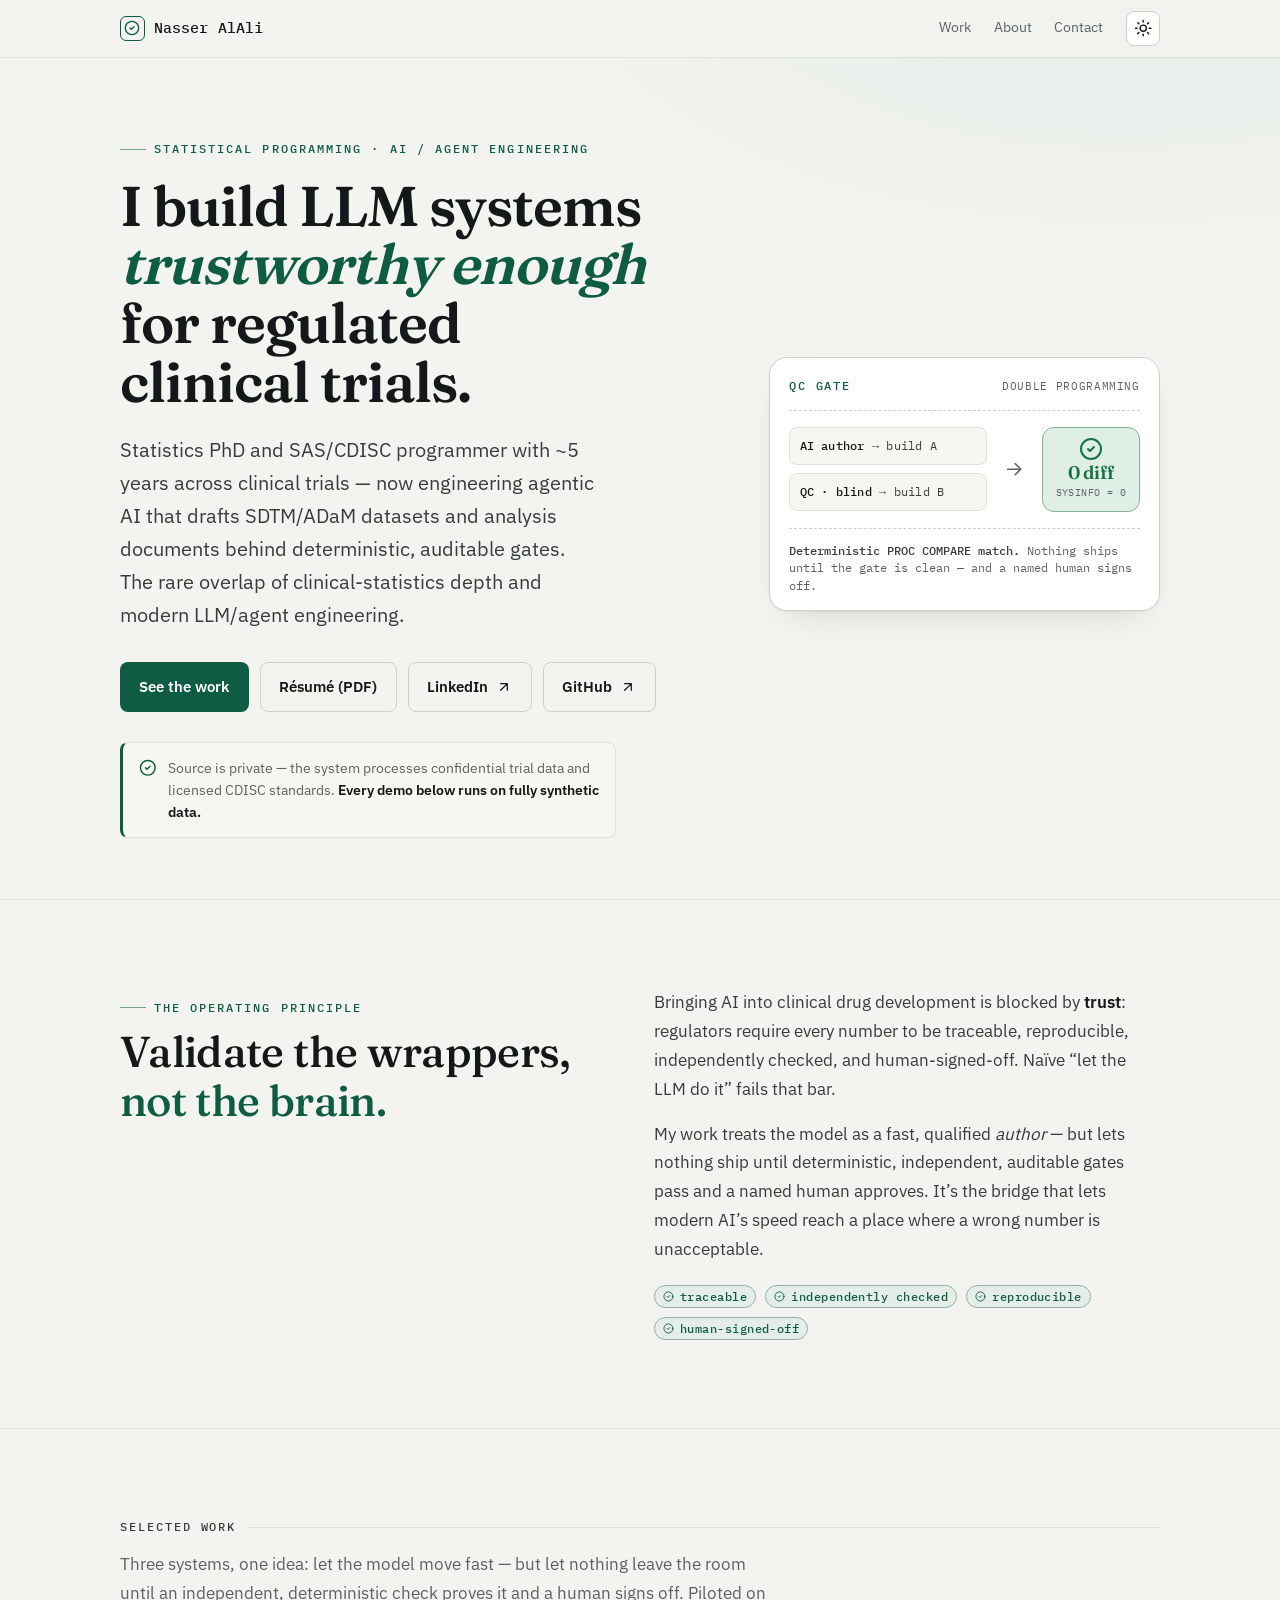
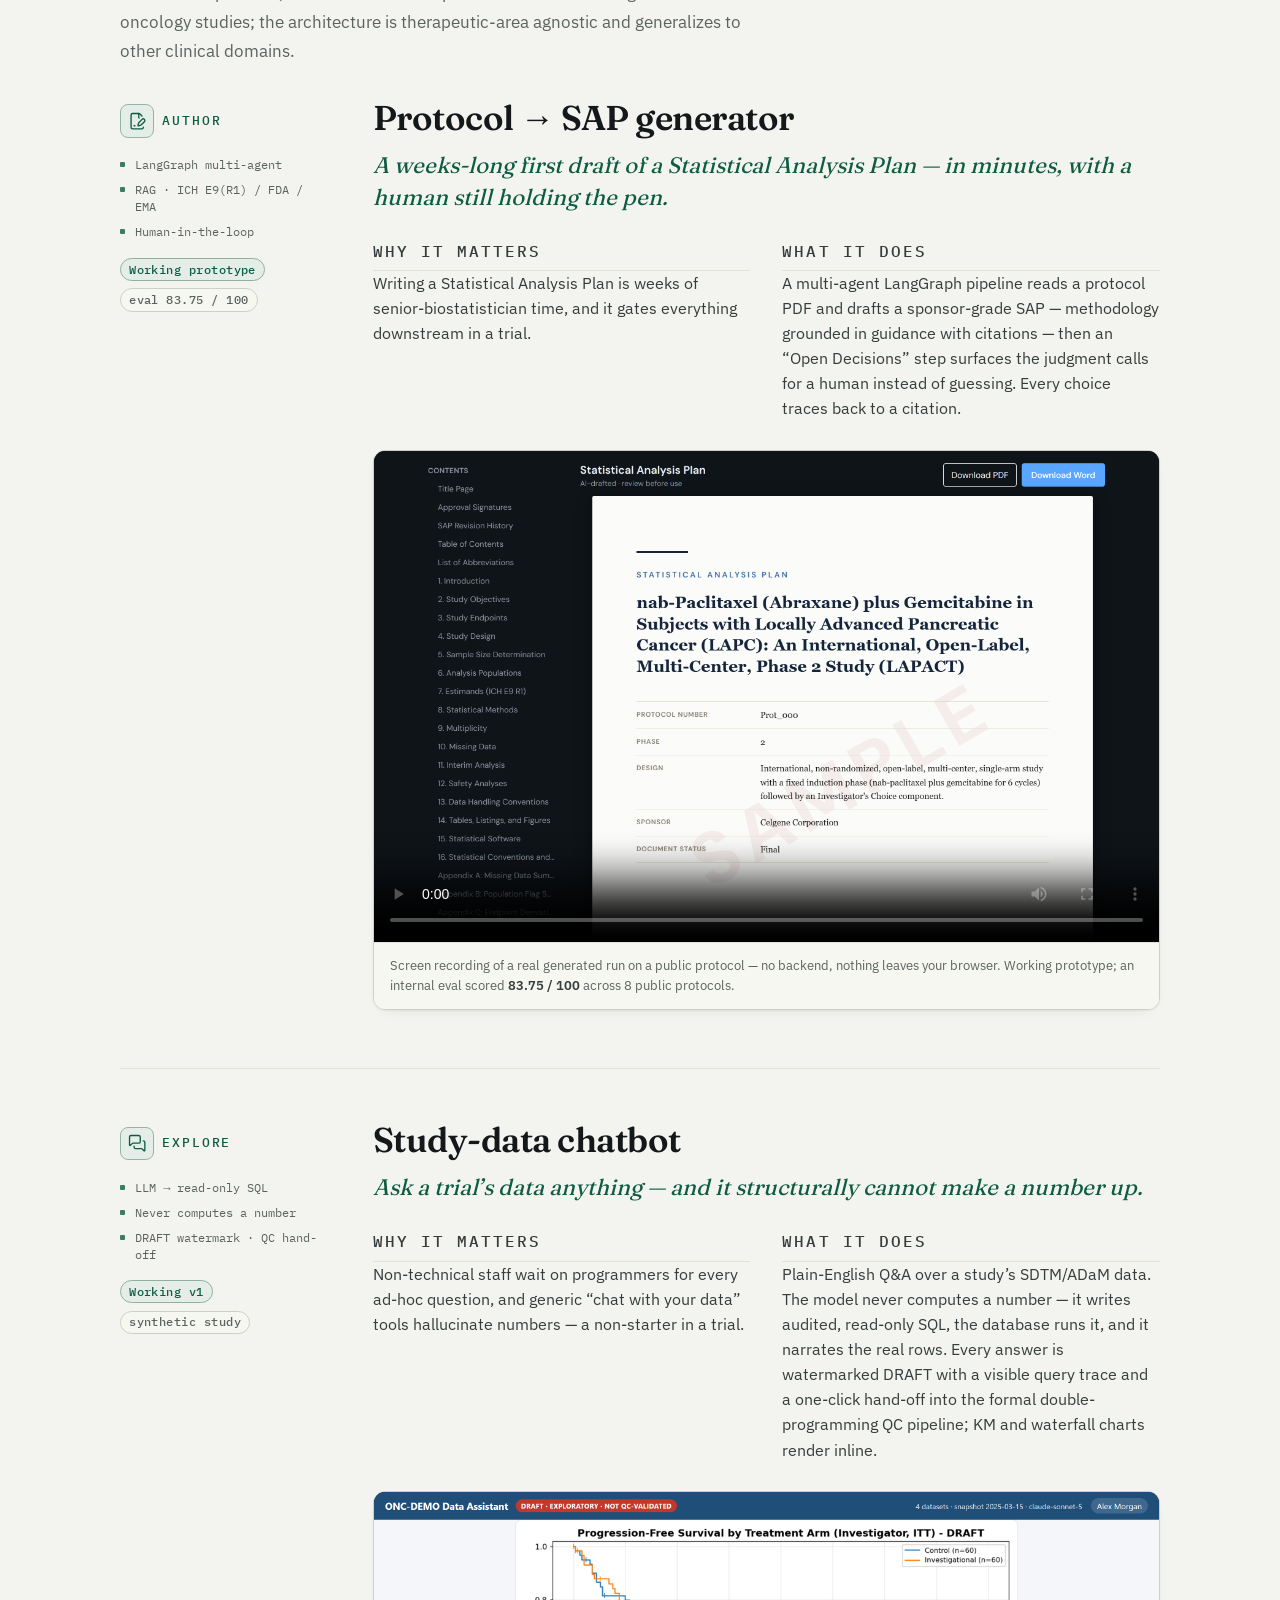
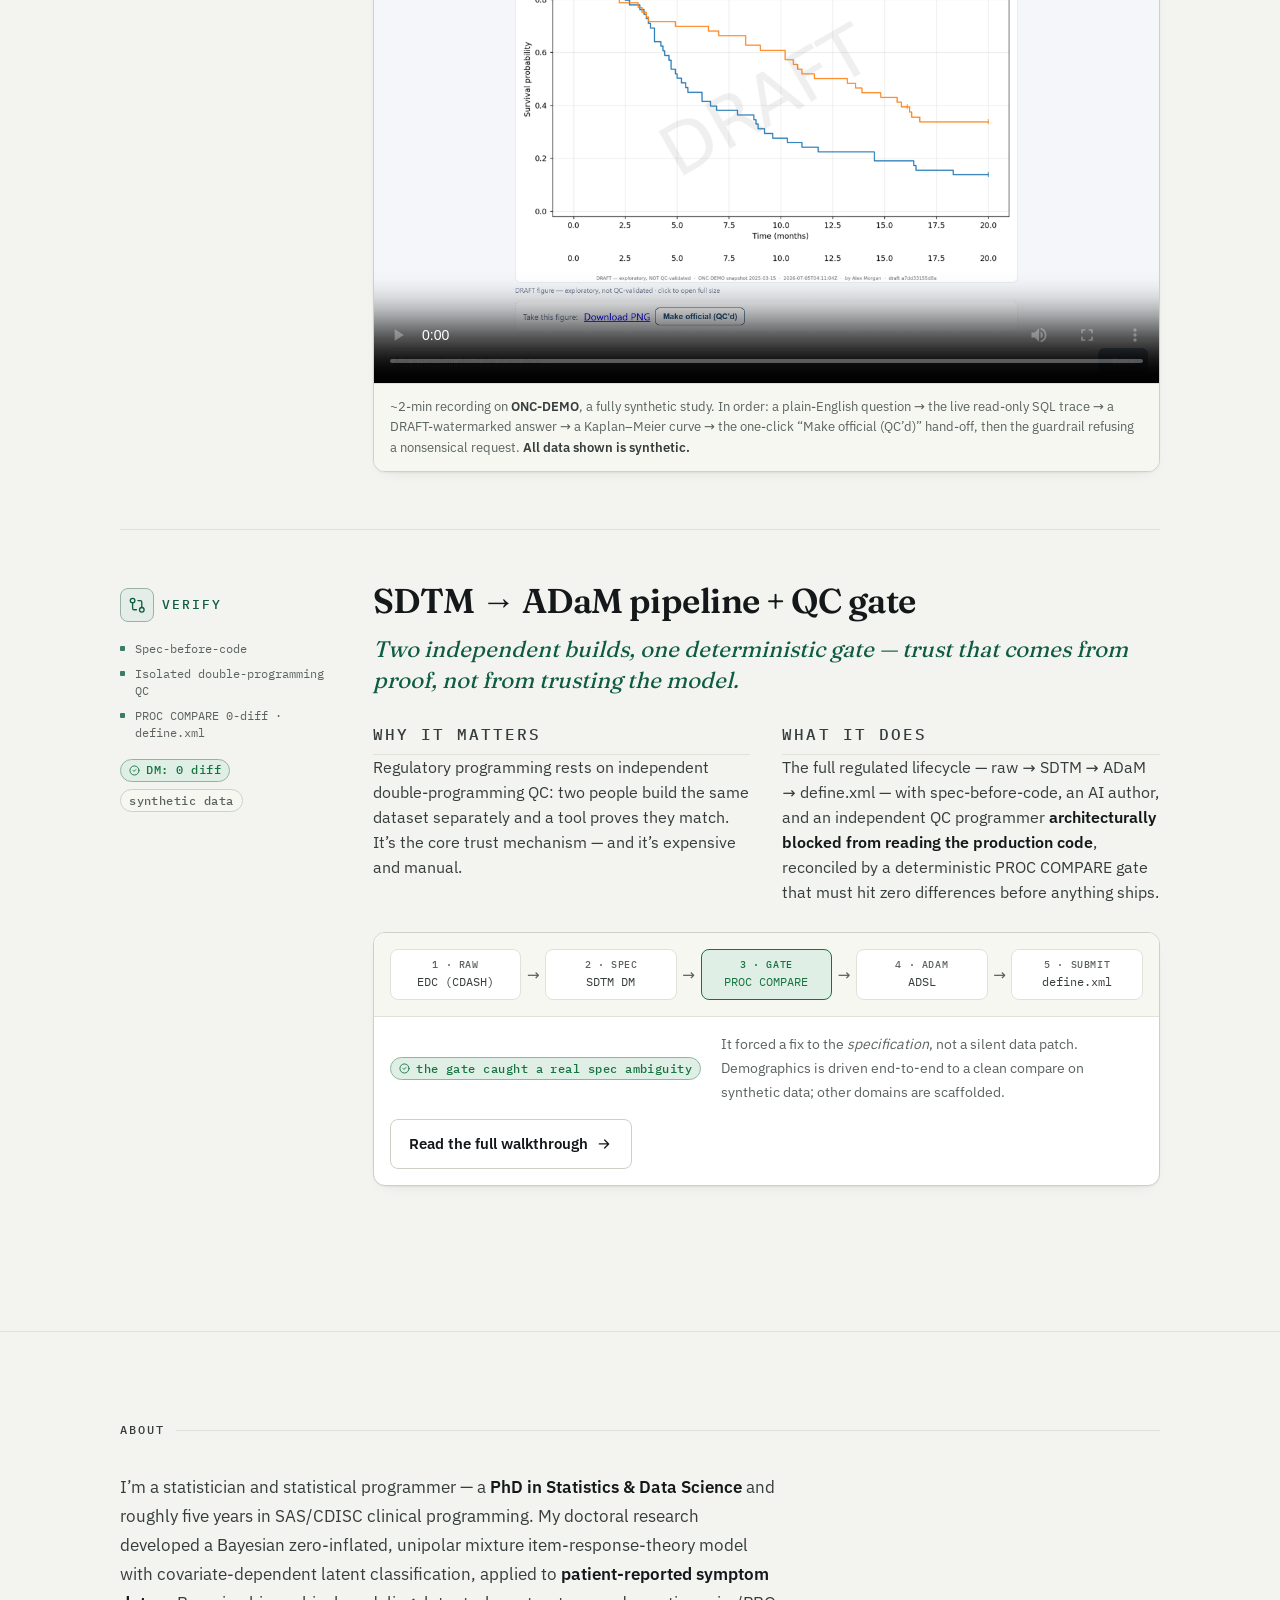
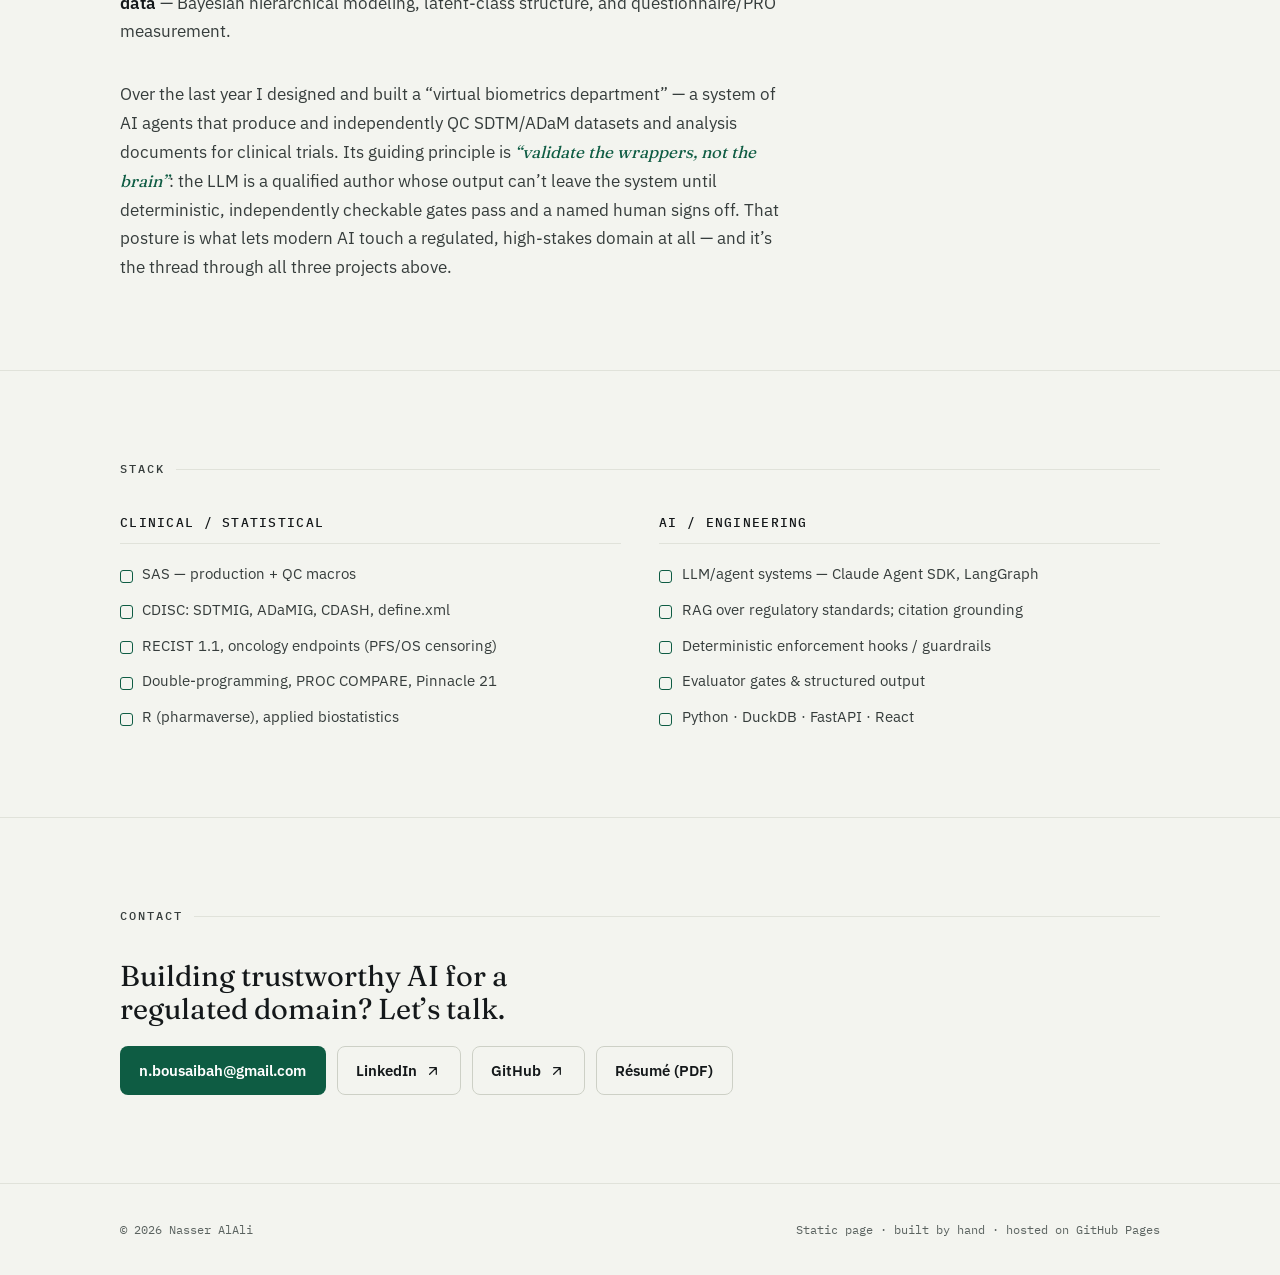
==== commit 6c621e4f: "Portfolio: broaden experience framing to clinical trials generally Positioning was over-narrowed to " ====
--- a/index.html
+++ b/index.html
@@ -18,14 +18,14 @@
   </script>
 
   <title>Nasser AlAli — Statistician + AI / agent engineer for clinical trials</title>
-  <meta name="description" content="Statistics PhD and SAS/CDISC programmer building governed, regulatory-grade LLM/agent systems for oncology trials — where the trust comes from independent, deterministic gates, not from trusting the model.">
+  <meta name="description" content="Statistics PhD and SAS/CDISC programmer building governed, regulatory-grade LLM/agent systems for clinical trials — where the trust comes from independent, deterministic gates, not from trusting the model.">
   <link rel="canonical" href="https://nealali.github.io/">
   <meta name="theme-color" content="#f3f4ef" media="(prefers-color-scheme: light)">
   <meta name="theme-color" content="#0b110f" media="(prefers-color-scheme: dark)">
 
   <meta property="og:type" content="website">
   <meta property="og:title" content="Nasser AlAli — Statistician + AI / agent engineer for clinical trials">
-  <meta property="og:description" content="Governed, regulatory-grade LLM/agent systems for oncology trials: validate the wrappers, not the brain.">
+  <meta property="og:description" content="Governed, regulatory-grade LLM/agent systems for clinical trials: validate the wrappers, not the brain.">
   <meta name="twitter:card" content="summary">
 
   <link rel="icon" href="data:image/svg+xml,%3Csvg xmlns='http://www.w3.org/2000/svg' viewBox='0 0 24 24'%3E%3Crect width='24' height='24' rx='5' fill='%230e5c43'/%3E%3Cpath d='M6.5 12.5l3.2 3.2L17.5 8' fill='none' stroke='white' stroke-width='2.2' stroke-linecap='round' stroke-linejoin='round'/%3E%3C/svg%3E">
@@ -67,7 +67,7 @@
           <p class="kicker">Statistical programming · AI / agent engineering</p>
           <h1 id="hero-h">I build LLM systems <span class="accent">trustworthy enough</span> for regulated clinical trials.</h1>
           <p class="lede">
-            Statistics PhD and SAS/CDISC programmer with ~5 years in oncology trials — now
+            Statistics PhD and SAS/CDISC programmer with ~5 years across clinical trials — now
             engineering agentic AI that drafts SDTM/ADaM datasets and analysis documents behind
             deterministic, auditable gates. The rare overlap of clinical-statistics depth and
             modern LLM/agent engineering.
@@ -123,7 +123,7 @@
         </div>
         <div class="thesis-body">
           <p>
-            Bringing AI into oncology drug development is blocked by <strong>trust</strong>: regulators
+            Bringing AI into clinical drug development is blocked by <strong>trust</strong>: regulators
             require every number to be traceable, reproducible, independently checked, and
             human-signed-off. Naïve “let the LLM do it” fails that bar.
           </p>
@@ -146,9 +146,10 @@
     <section class="section work" id="work" aria-labelledby="work-h">
       <div class="wrap">
         <h2 class="section-title" id="work-h"><span>Selected work</span></h2>
-        <p class="section-lead" style="color:var(--muted);margin:-1.2rem 0 2.4rem;max-width:60ch;">
+        <p class="section-lead" style="color:var(--muted);margin:-1.2rem 0 2.4rem;max-width:66ch;">
           Three systems, one idea: let the model move fast — but let nothing leave the room until an
-          independent, deterministic check proves it and a human signs off.
+          independent, deterministic check proves it and a human signs off. Piloted on oncology
+          studies; the architecture is therapeutic-area agnostic and generalizes to other clinical domains.
         </p>
 
         <!-- Case 1 — SAP generator -->
@@ -303,8 +304,8 @@
           </p>
           <p>
             Over the last year I designed and built a “virtual biometrics department” — a system of AI
-            agents that produce and independently QC SDTM/ADaM datasets and analysis documents for oncology
-            trials. Its guiding principle is <span class="pull">“validate the wrappers, not the brain”</span>:
+            agents that produce and independently QC SDTM/ADaM datasets and analysis documents for
+            clinical trials. Its guiding principle is <span class="pull">“validate the wrappers, not the brain”</span>:
             the LLM is a qualified author whose output can’t leave the system until deterministic,
             independently checkable gates pass and a named human signs off. That posture is what lets modern
             AI touch a regulated, high-stakes domain at all — and it’s the thread through all three projects
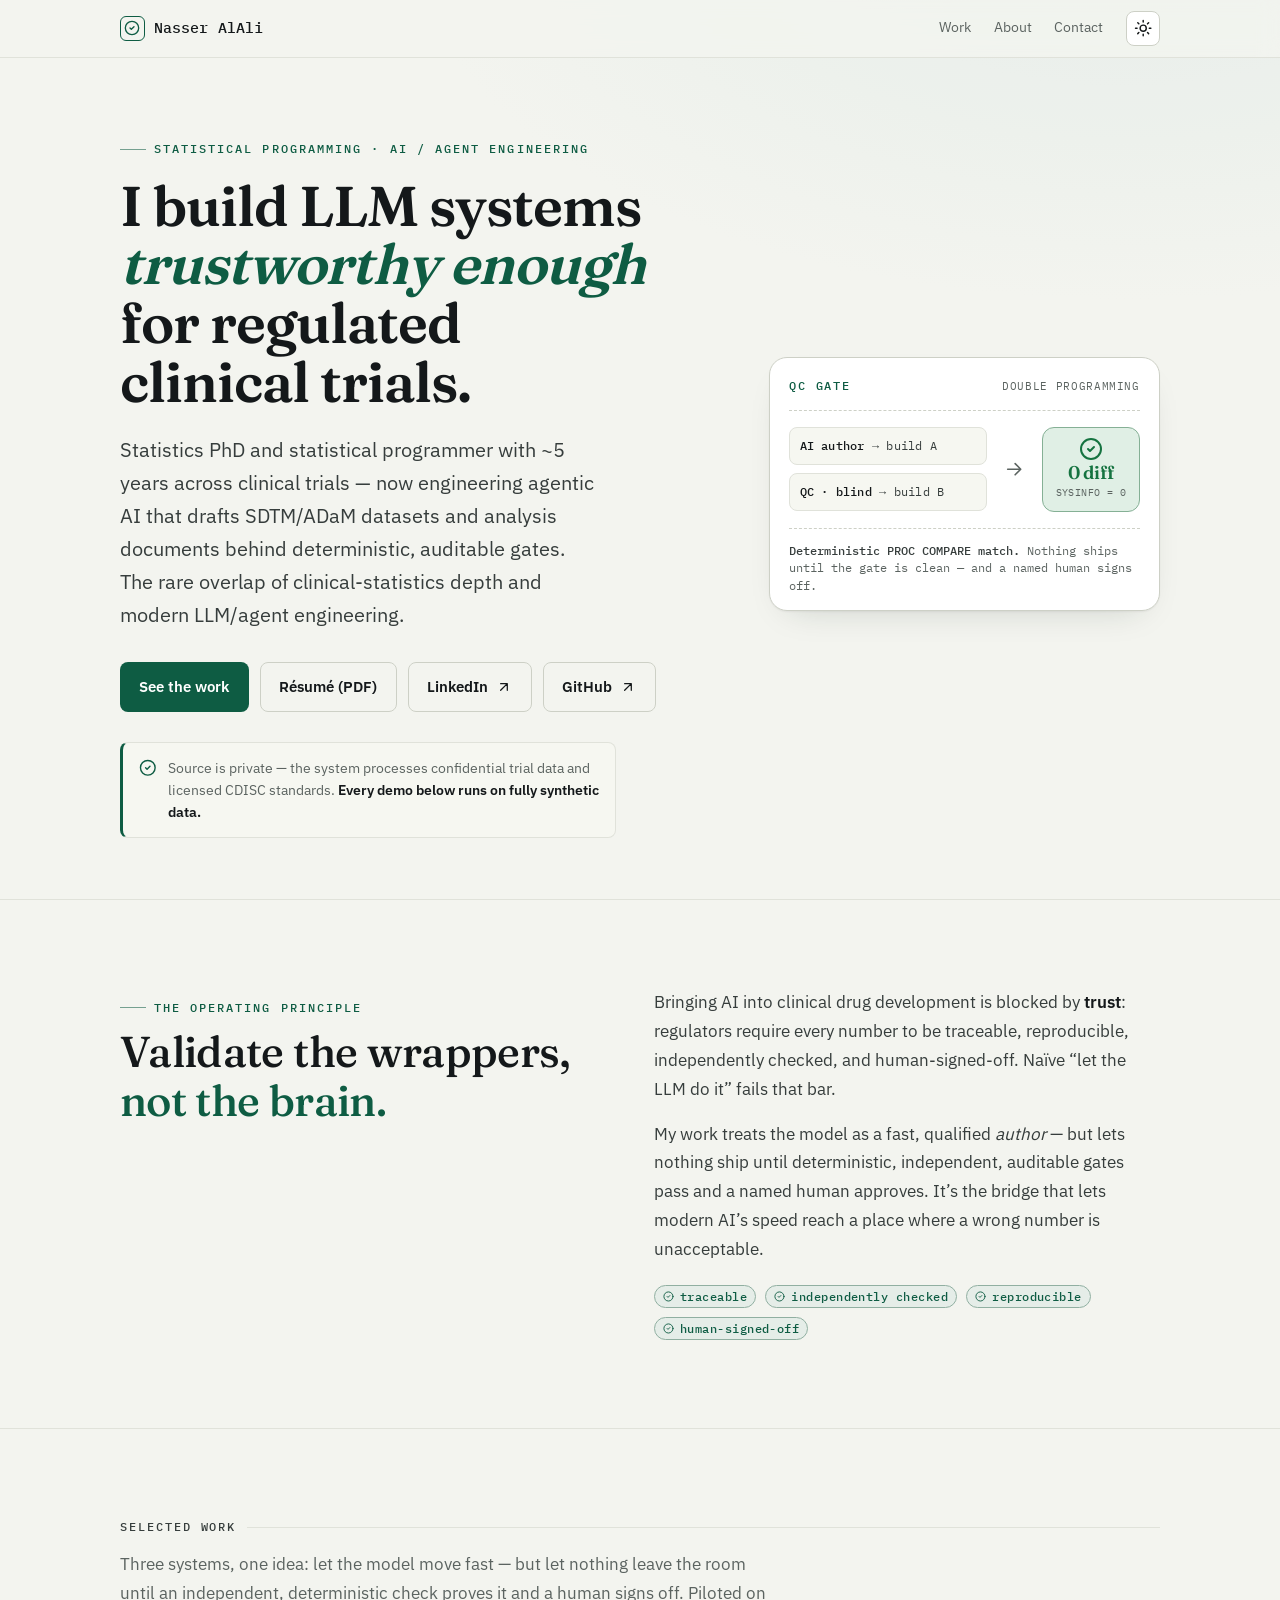
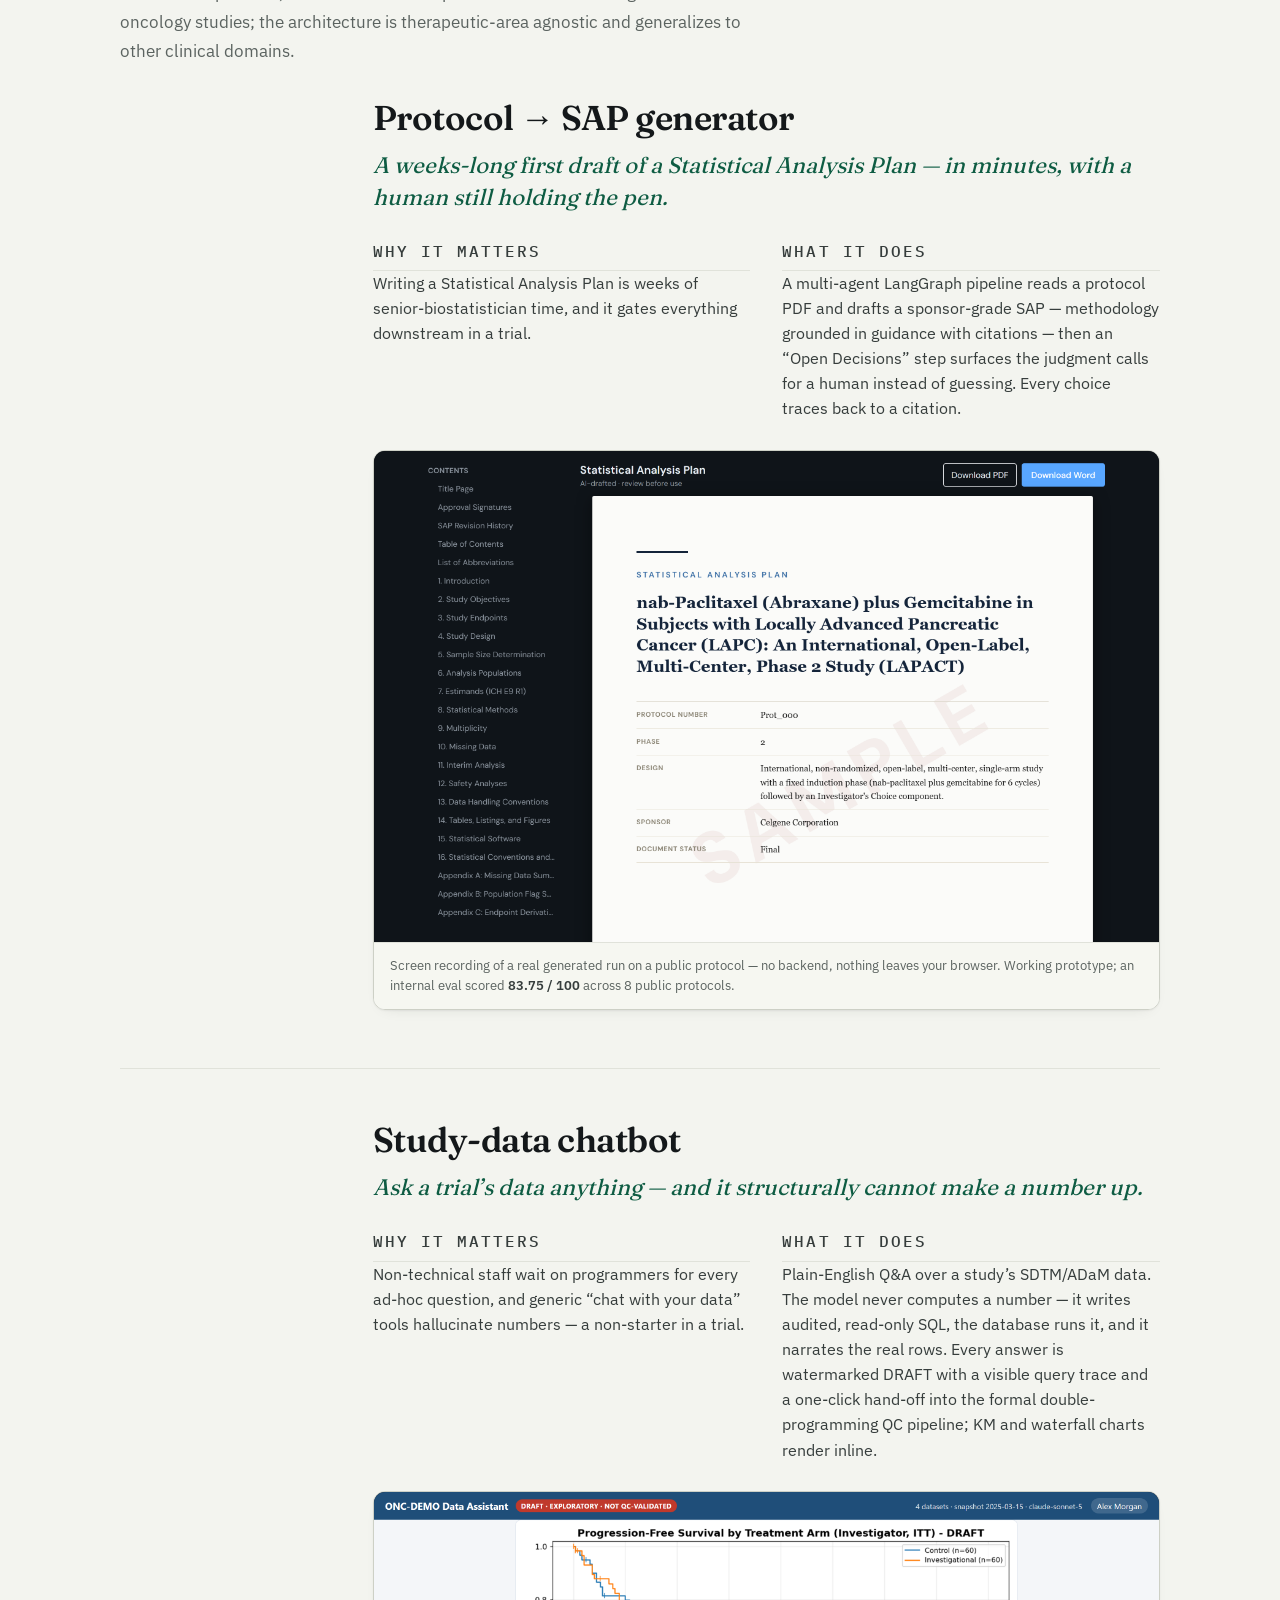
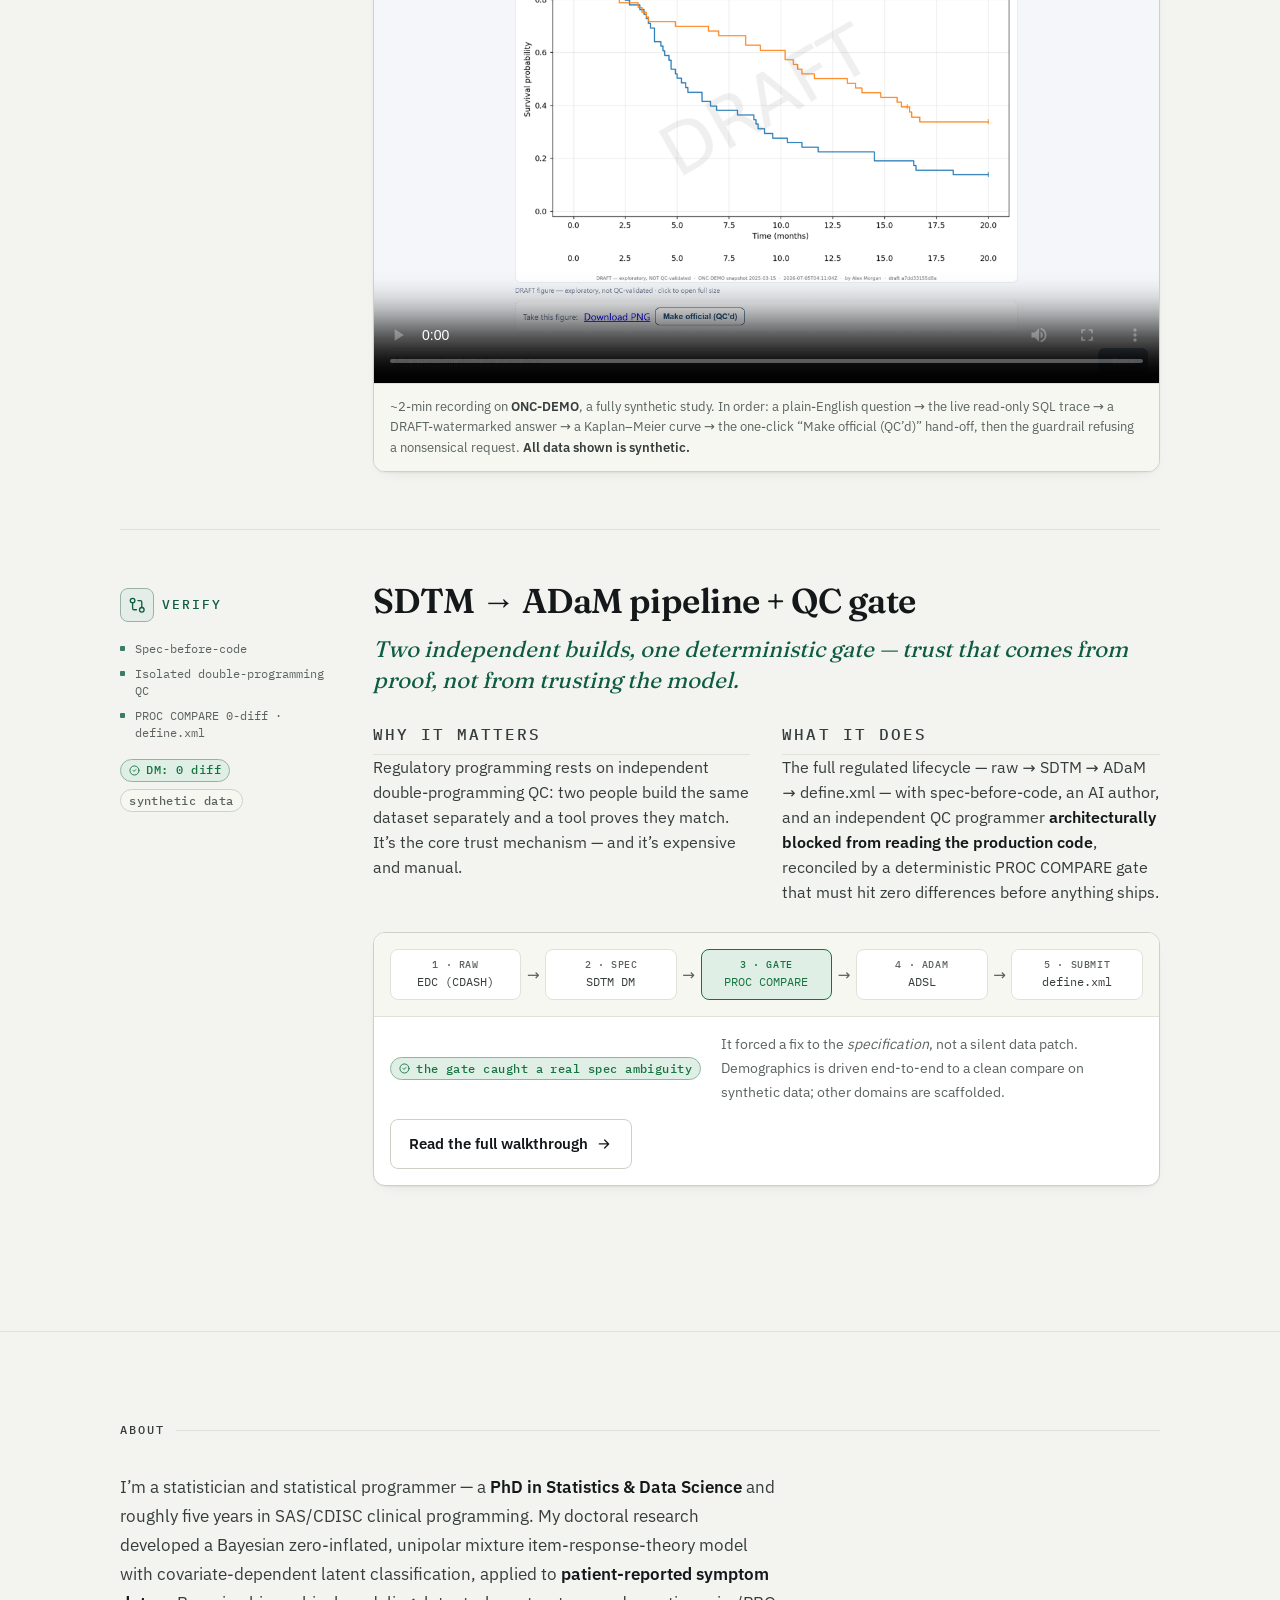
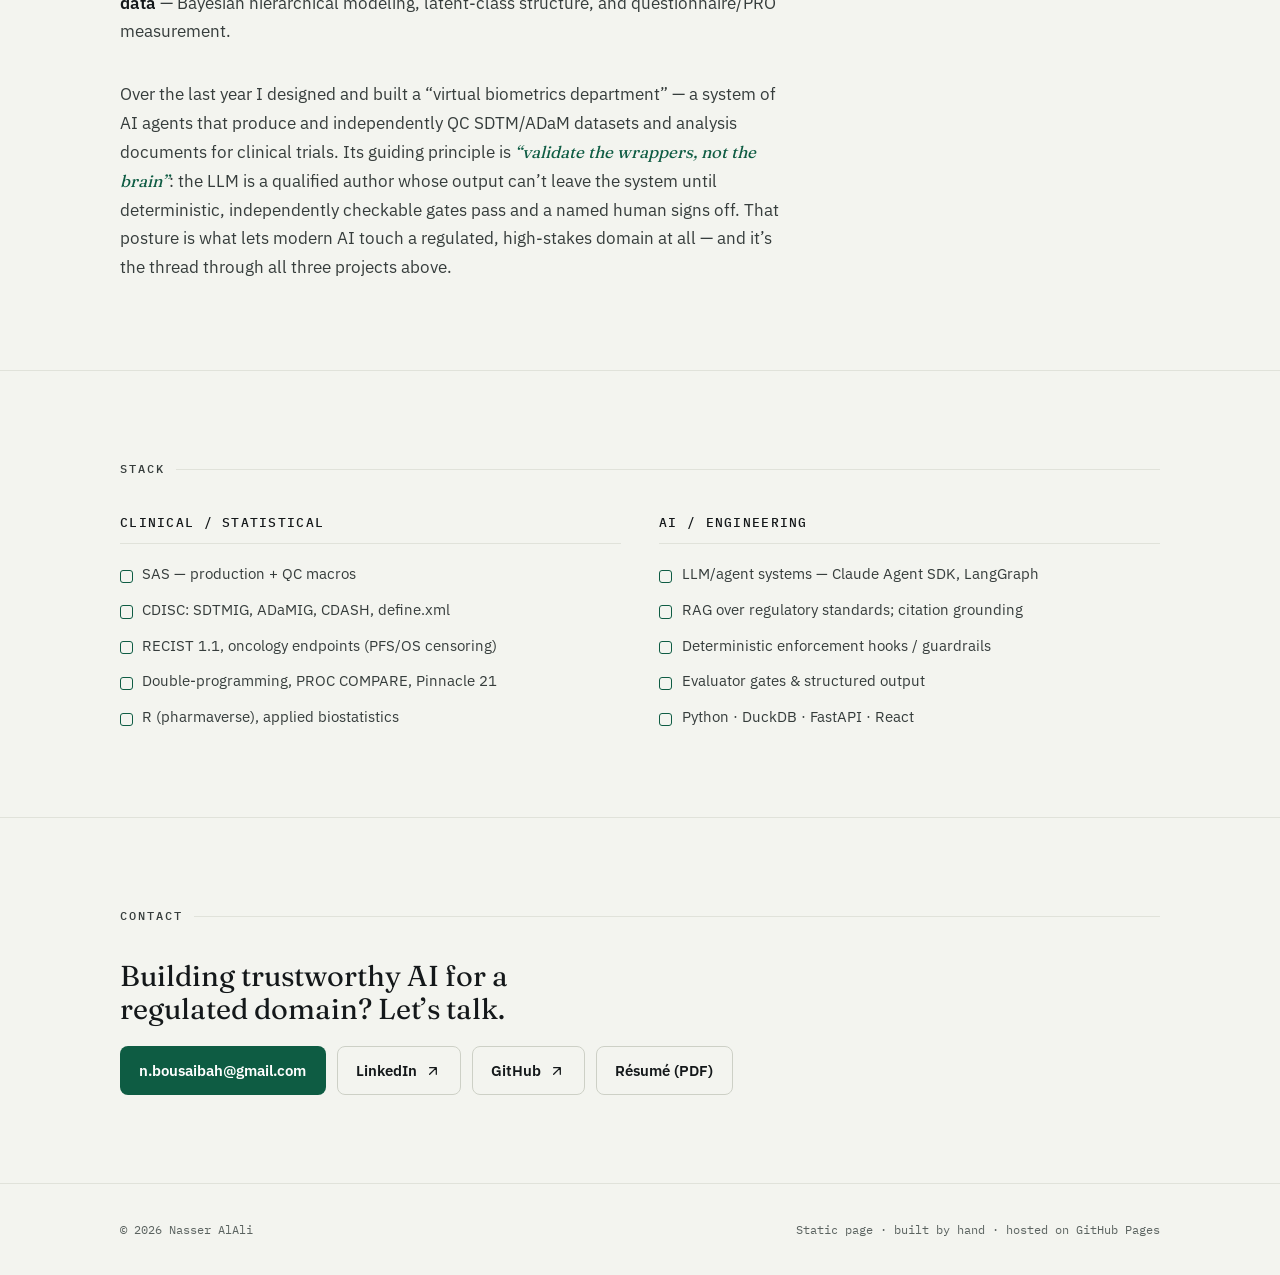
==== commit d7ec2cb8: "Portfolio: label the role "statistical programmer" (drop SAS/CDISC from title) Hero lede + meta desc" ====
--- a/index.html
+++ b/index.html
@@ -18,7 +18,7 @@
   </script>
 
   <title>Nasser AlAli — Statistician + AI / agent engineer for clinical trials</title>
-  <meta name="description" content="Statistics PhD and SAS/CDISC programmer building governed, regulatory-grade LLM/agent systems for clinical trials — where the trust comes from independent, deterministic gates, not from trusting the model.">
+  <meta name="description" content="Statistics PhD and statistical programmer building governed, regulatory-grade LLM/agent systems for clinical trials — where the trust comes from independent, deterministic gates, not from trusting the model.">
   <link rel="canonical" href="https://nealali.github.io/">
   <meta name="theme-color" content="#f3f4ef" media="(prefers-color-scheme: light)">
   <meta name="theme-color" content="#0b110f" media="(prefers-color-scheme: dark)">
@@ -67,7 +67,7 @@
           <p class="kicker">Statistical programming · AI / agent engineering</p>
           <h1 id="hero-h">I build LLM systems <span class="accent">trustworthy enough</span> for regulated clinical trials.</h1>
           <p class="lede">
-            Statistics PhD and SAS/CDISC programmer with ~5 years across clinical trials — now
+            Statistics PhD and statistical programmer with ~5 years across clinical trials — now
             engineering agentic AI that drafts SDTM/ADaM datasets and analysis documents behind
             deterministic, auditable gates. The rare overlap of clinical-statistics depth and
             modern LLM/agent engineering.
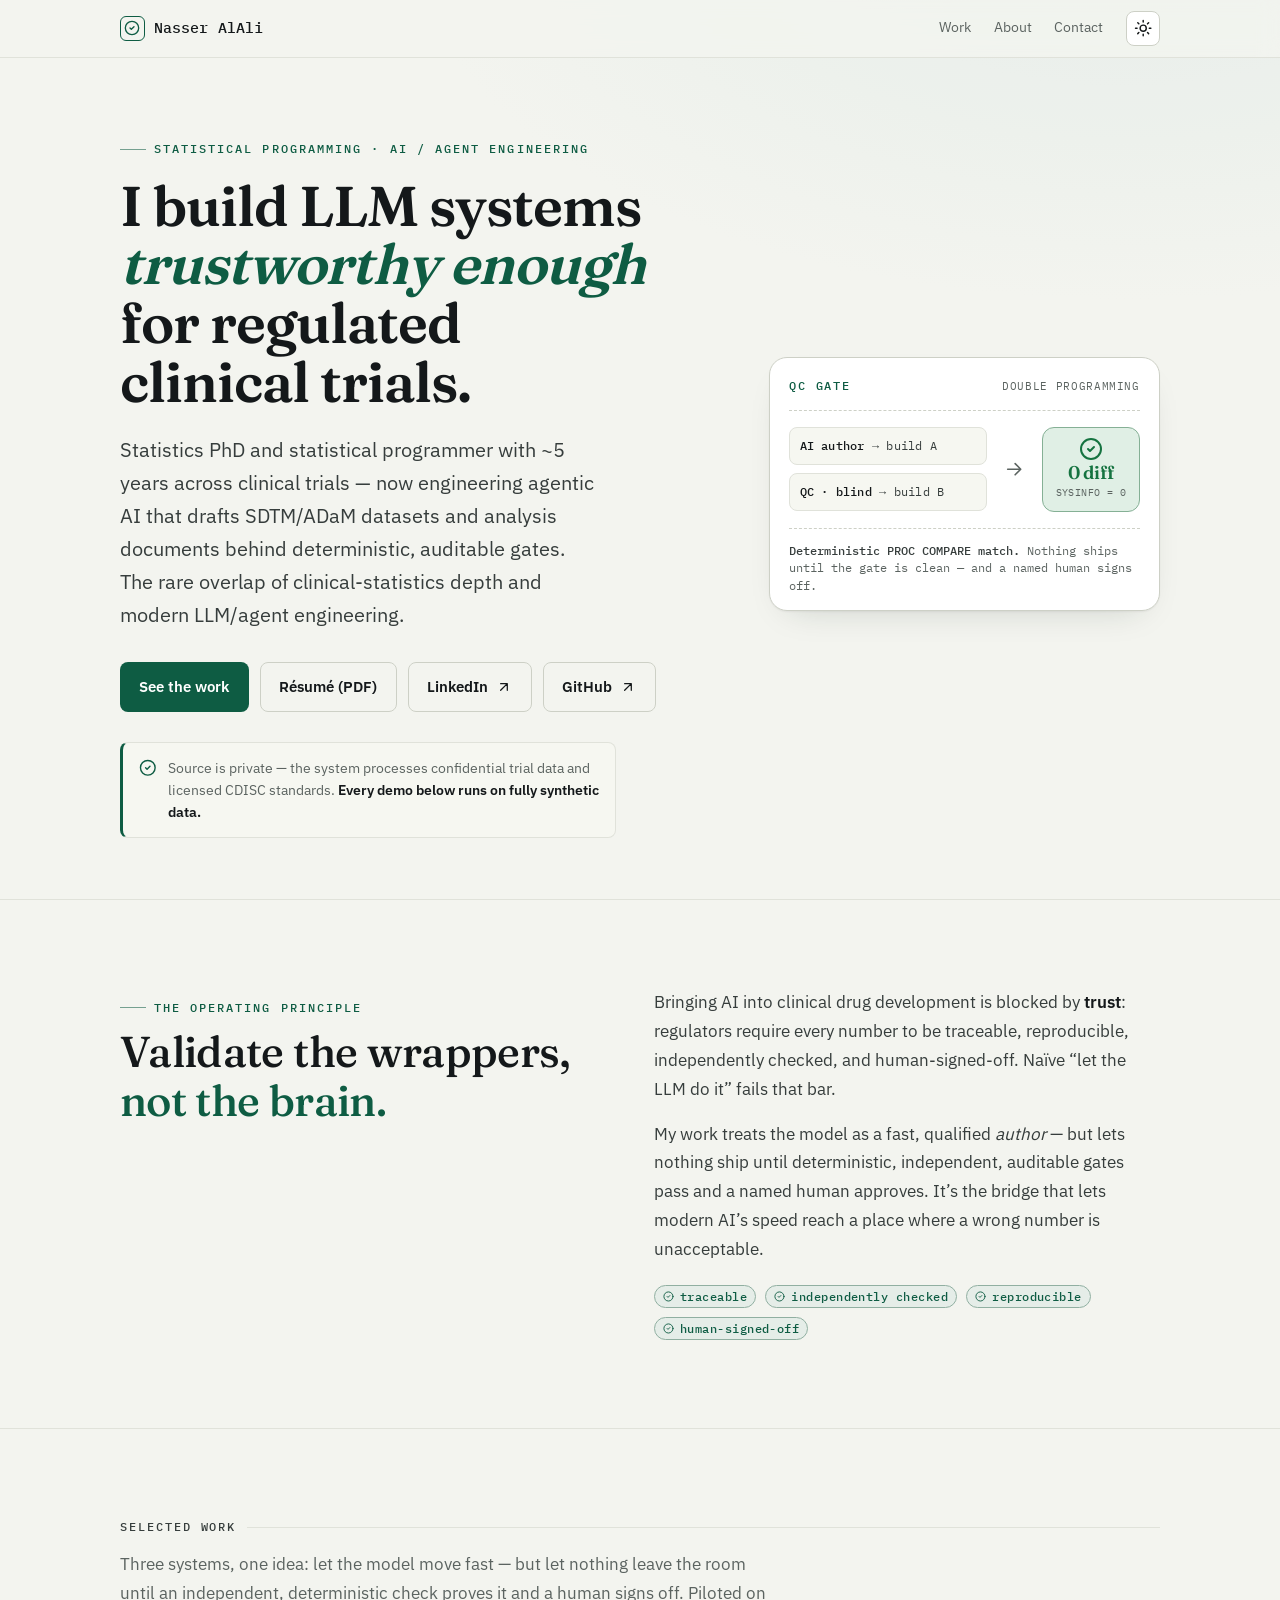
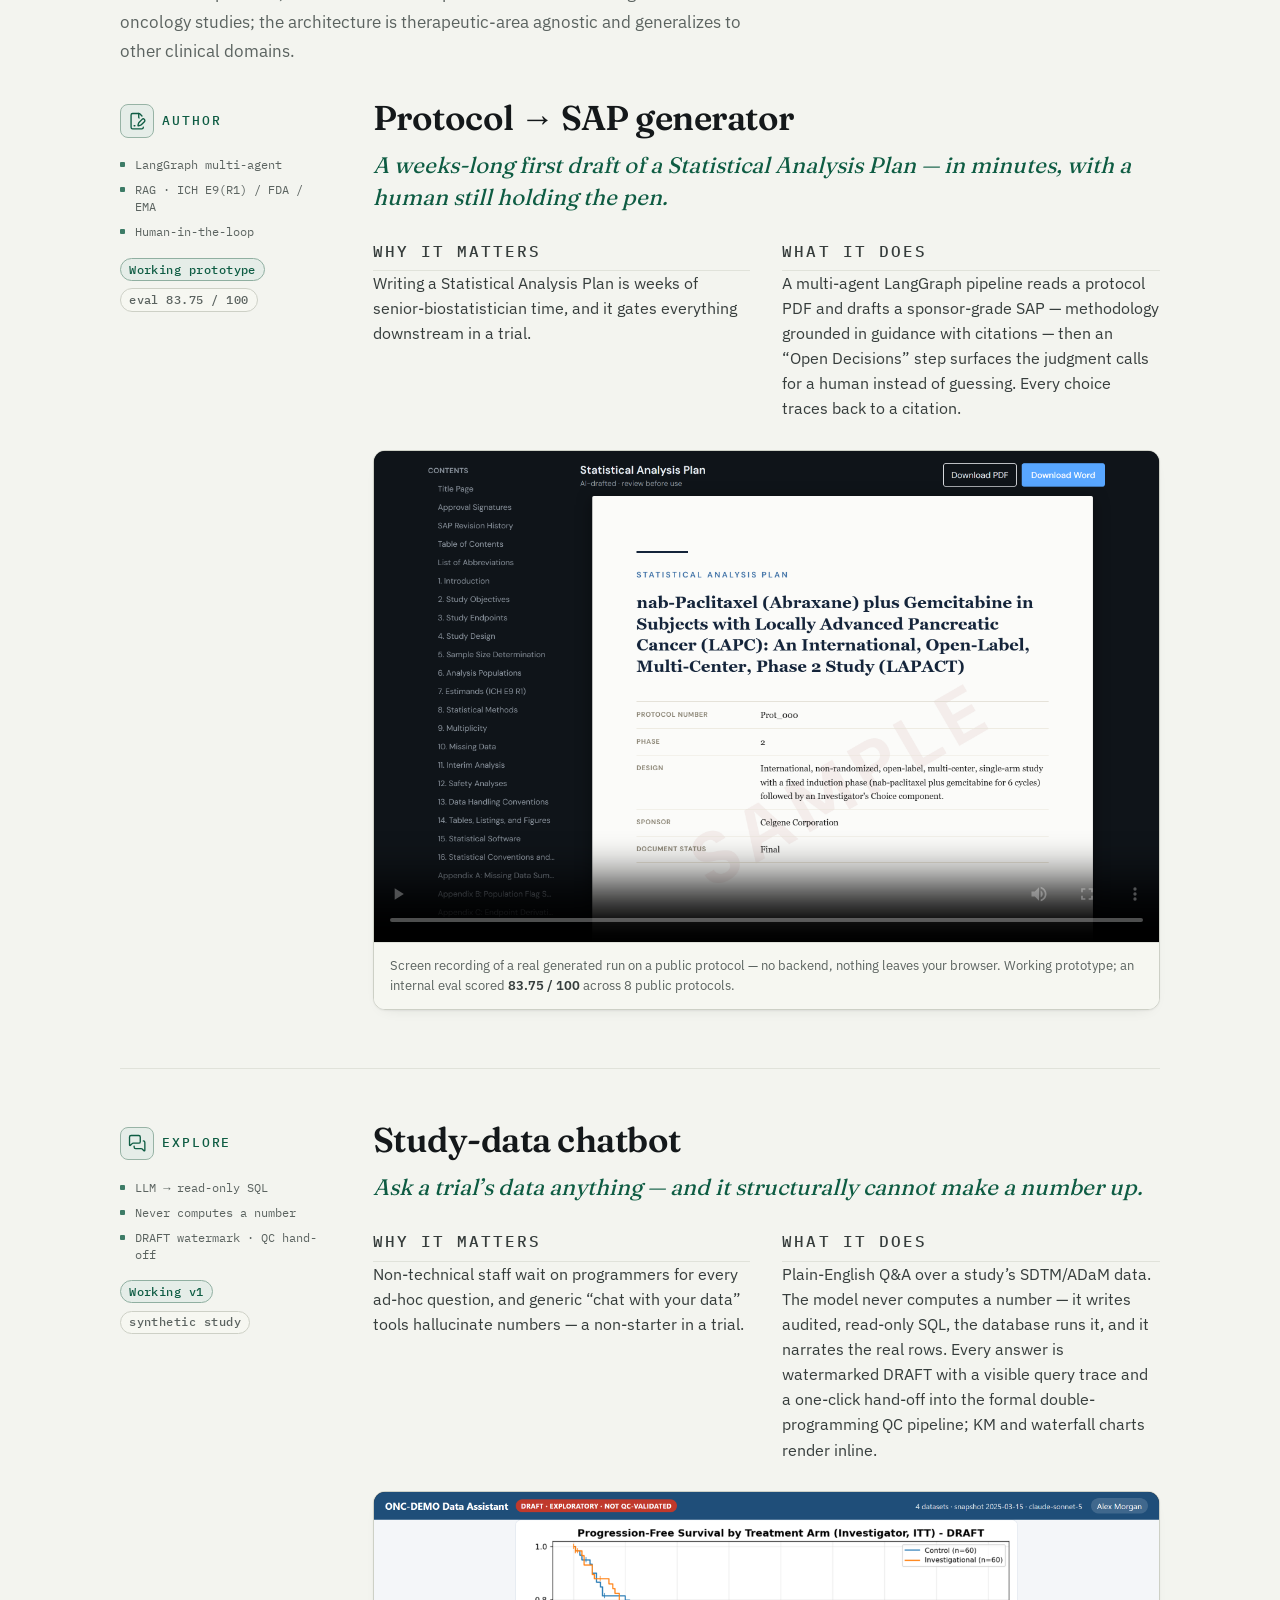
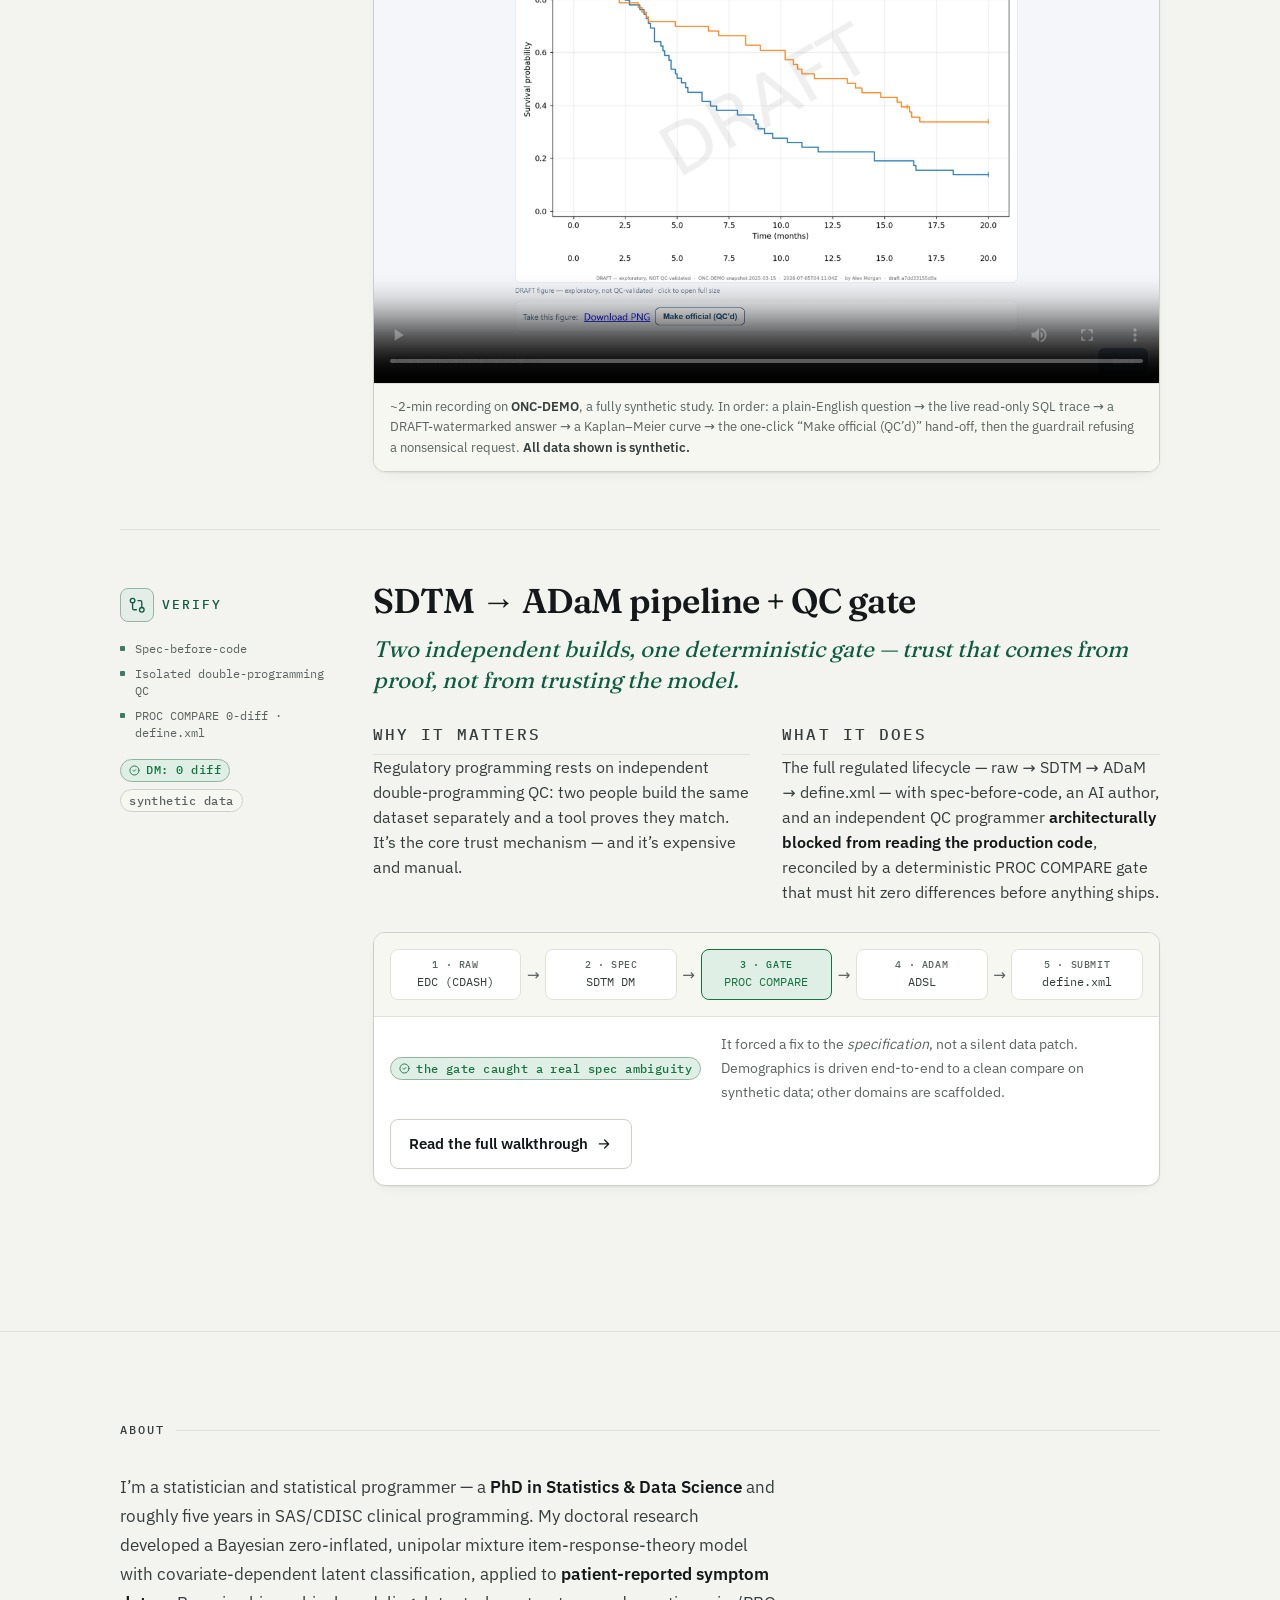
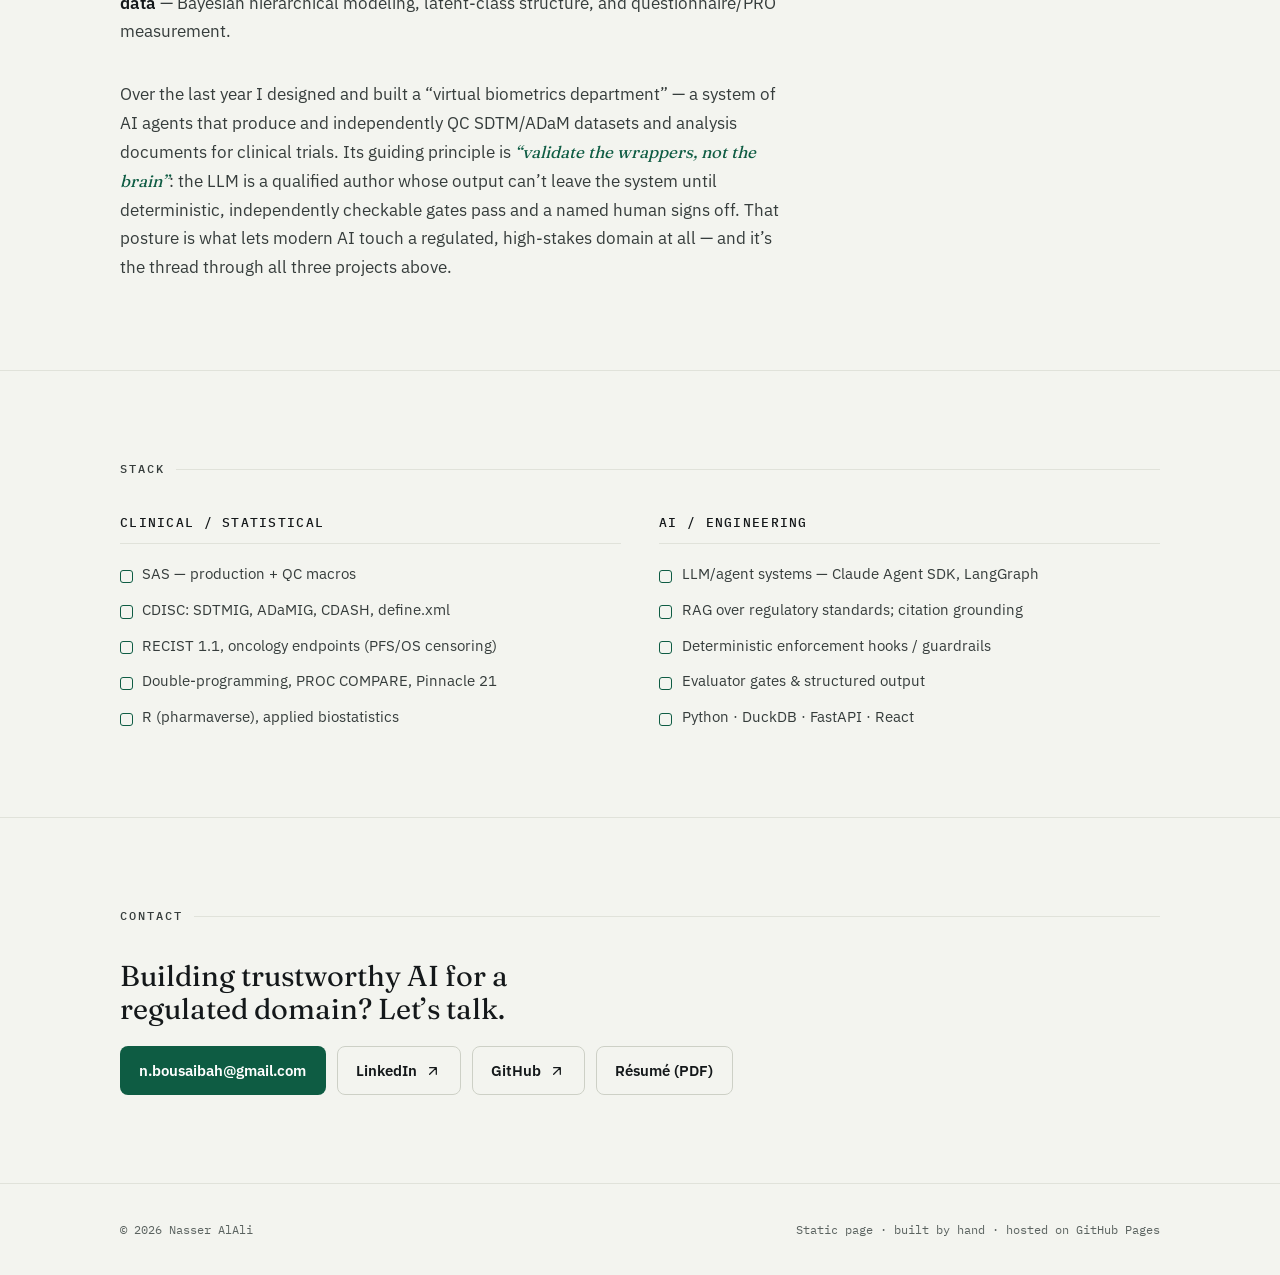
==== commit 0adf4732: "Portfolio: version-stamp stylesheet link to prevent stale-CSS mismatch A browser that had the pre-re" ====
--- a/index.html
+++ b/index.html
@@ -33,7 +33,7 @@
   <link rel="preload" href="assets/fonts/ibm-plex-sans-latin-400-normal.woff2" as="font" type="font/woff2" crossorigin>
   <link rel="preload" href="assets/fonts/fraunces-latin-wght-normal.woff2" as="font" type="font/woff2" crossorigin>
   <link rel="preload" href="assets/fonts/ibm-plex-mono-latin-500-normal.woff2" as="font" type="font/woff2" crossorigin>
-  <link rel="stylesheet" href="style.css">
+  <link rel="stylesheet" href="style.css?v=2">
 </head>
 <body id="top">
   <a class="skip" href="#work">Skip to the work</a>
